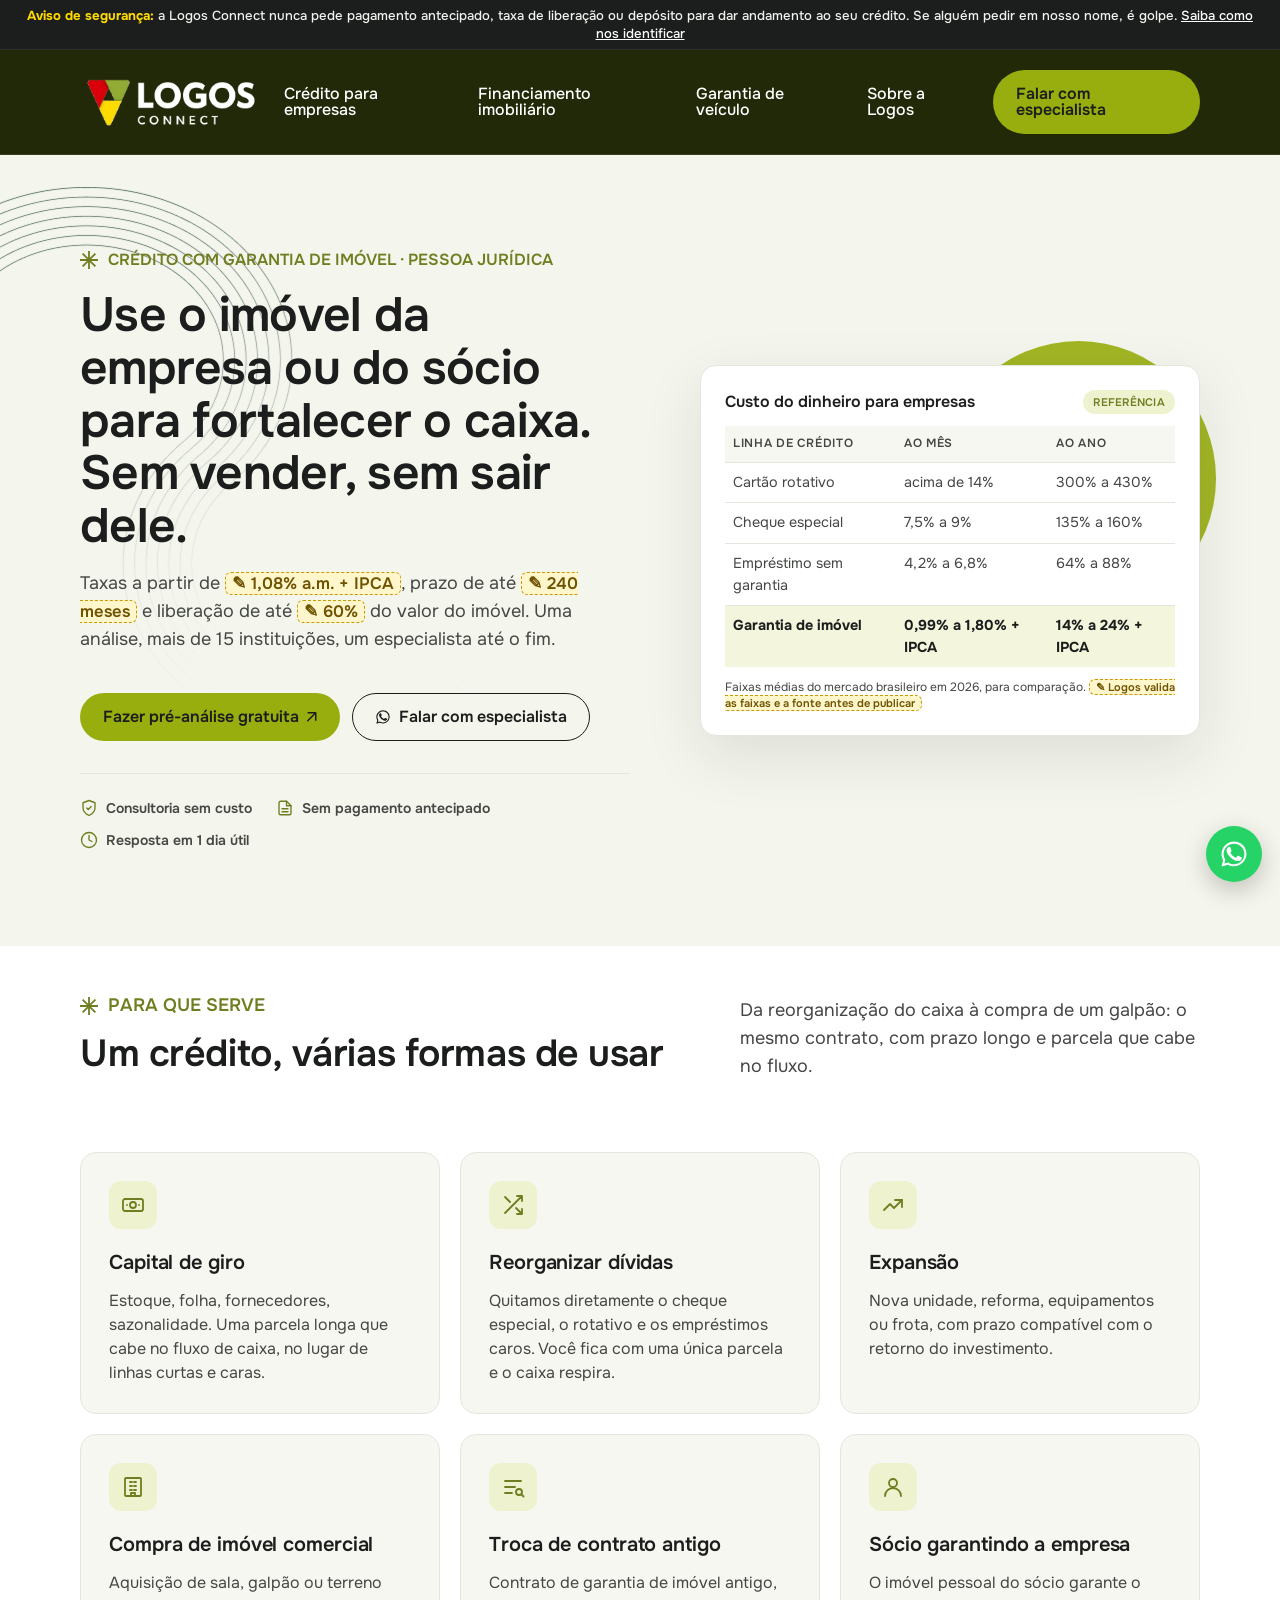
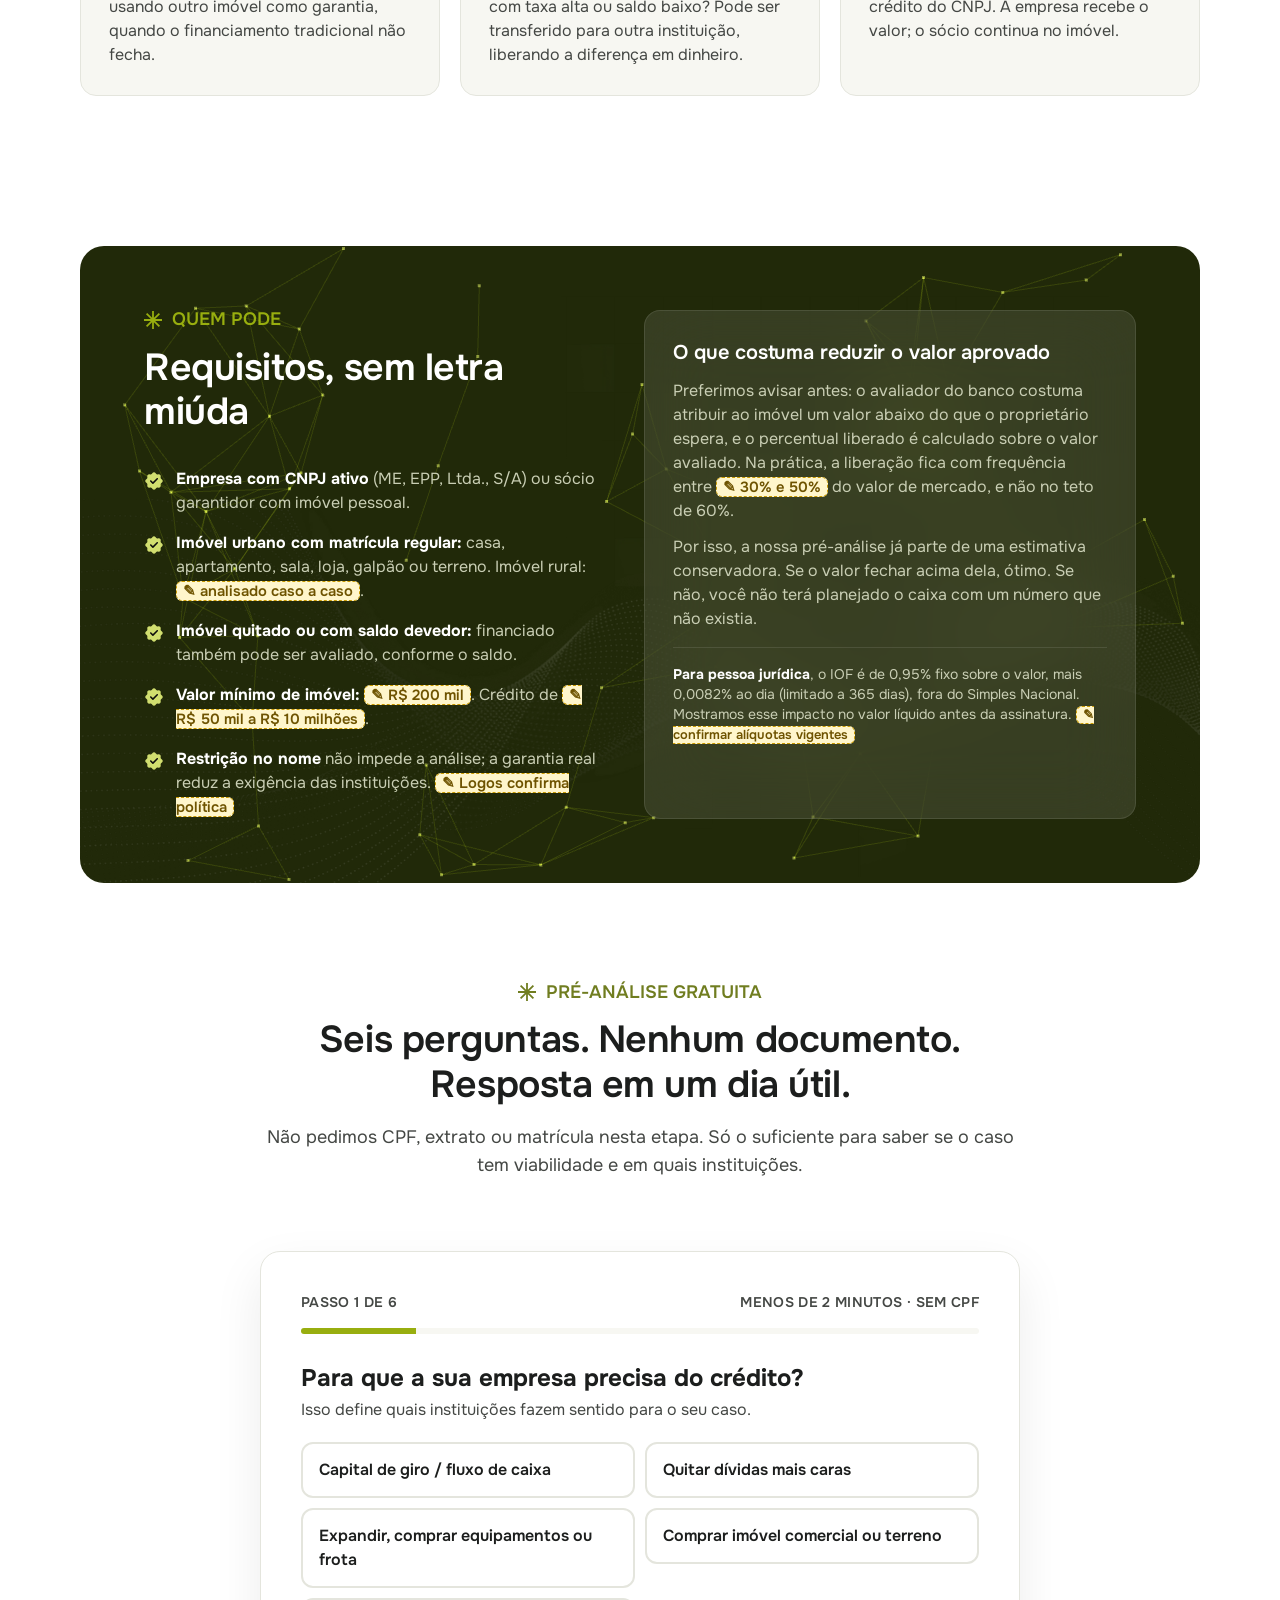
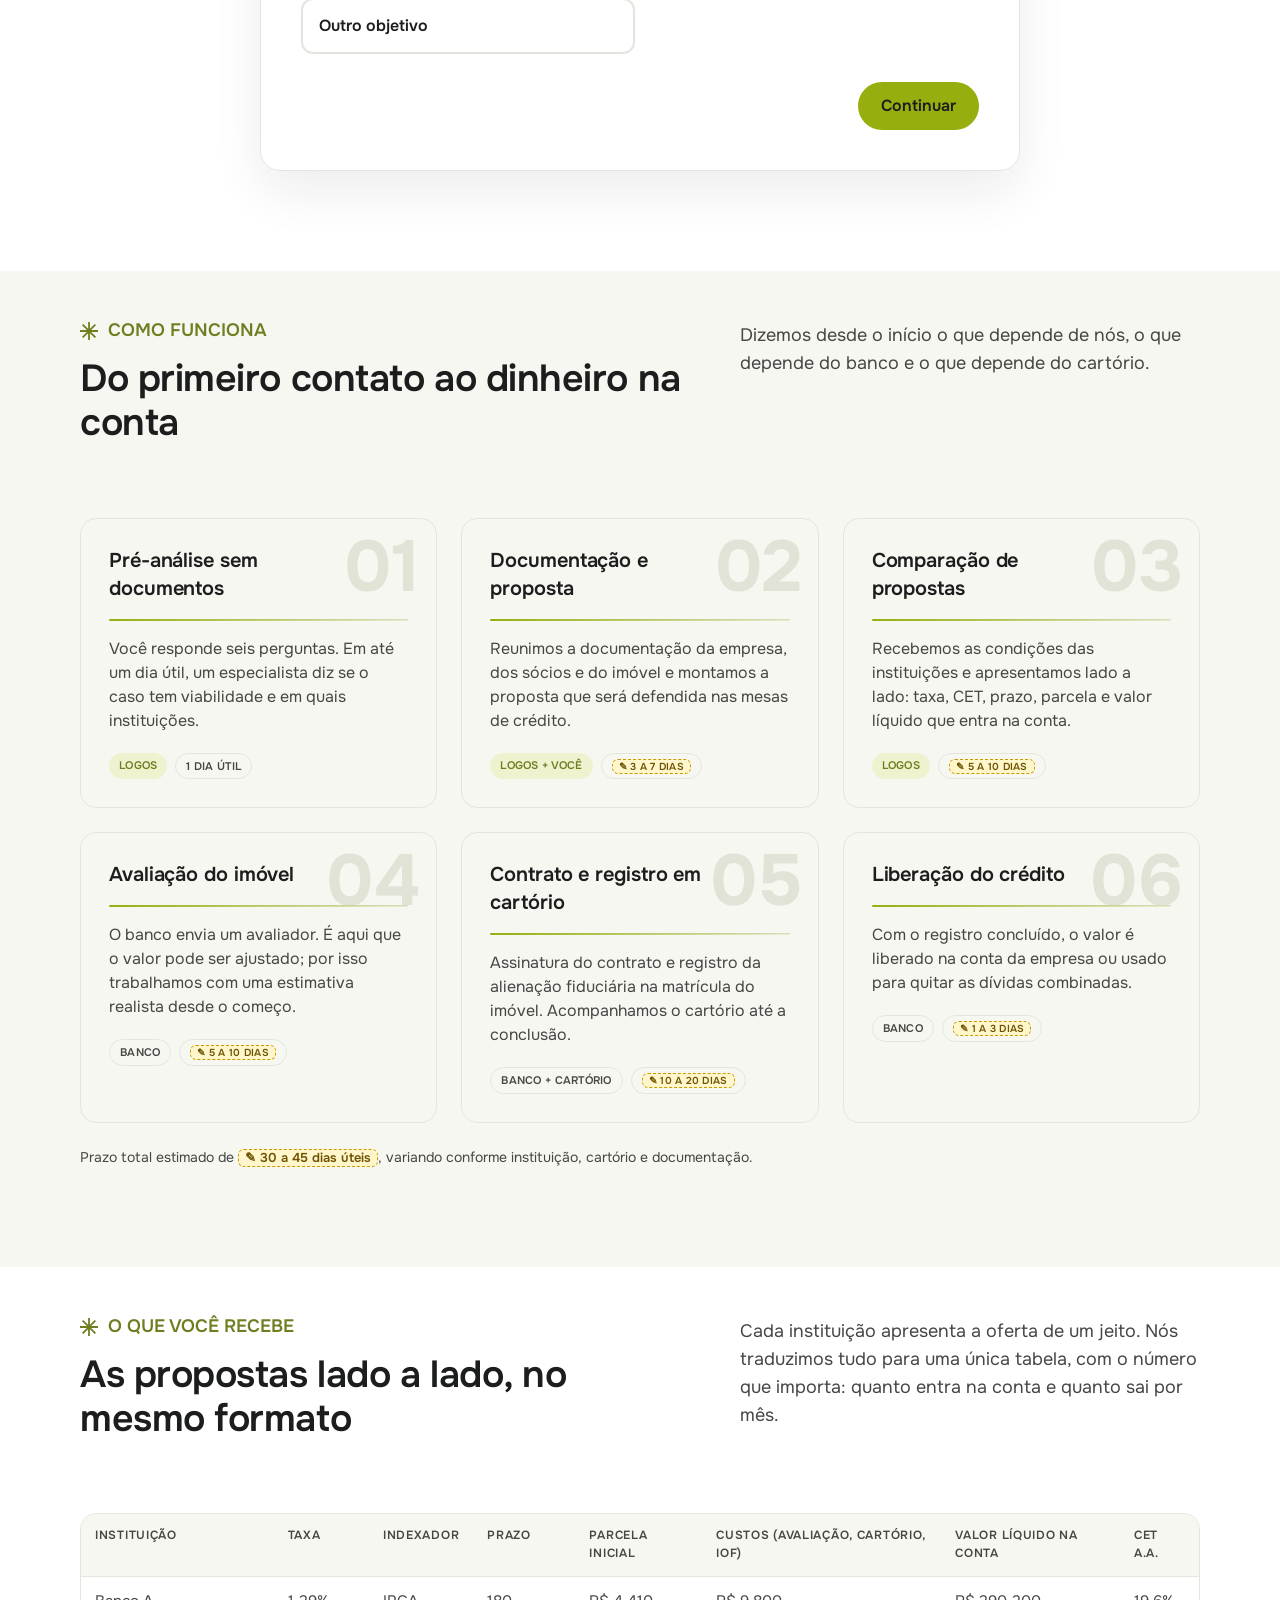
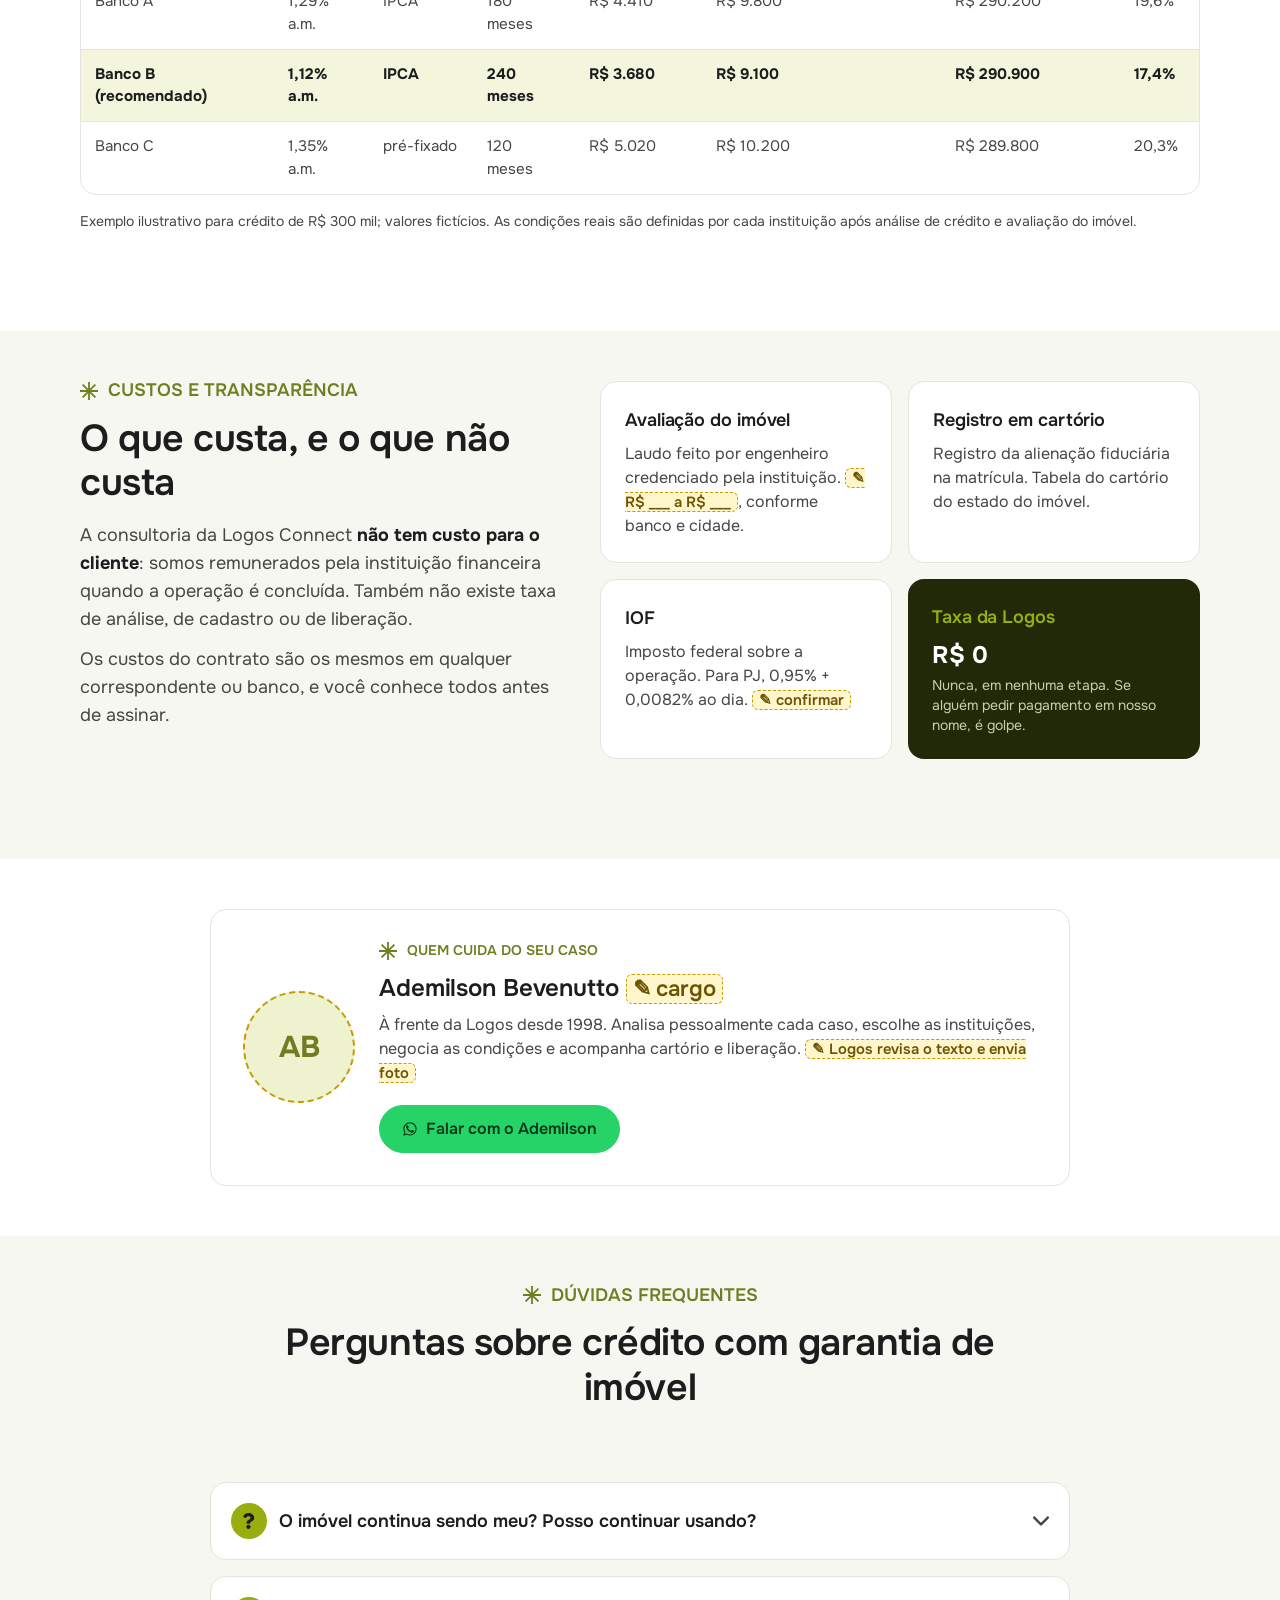
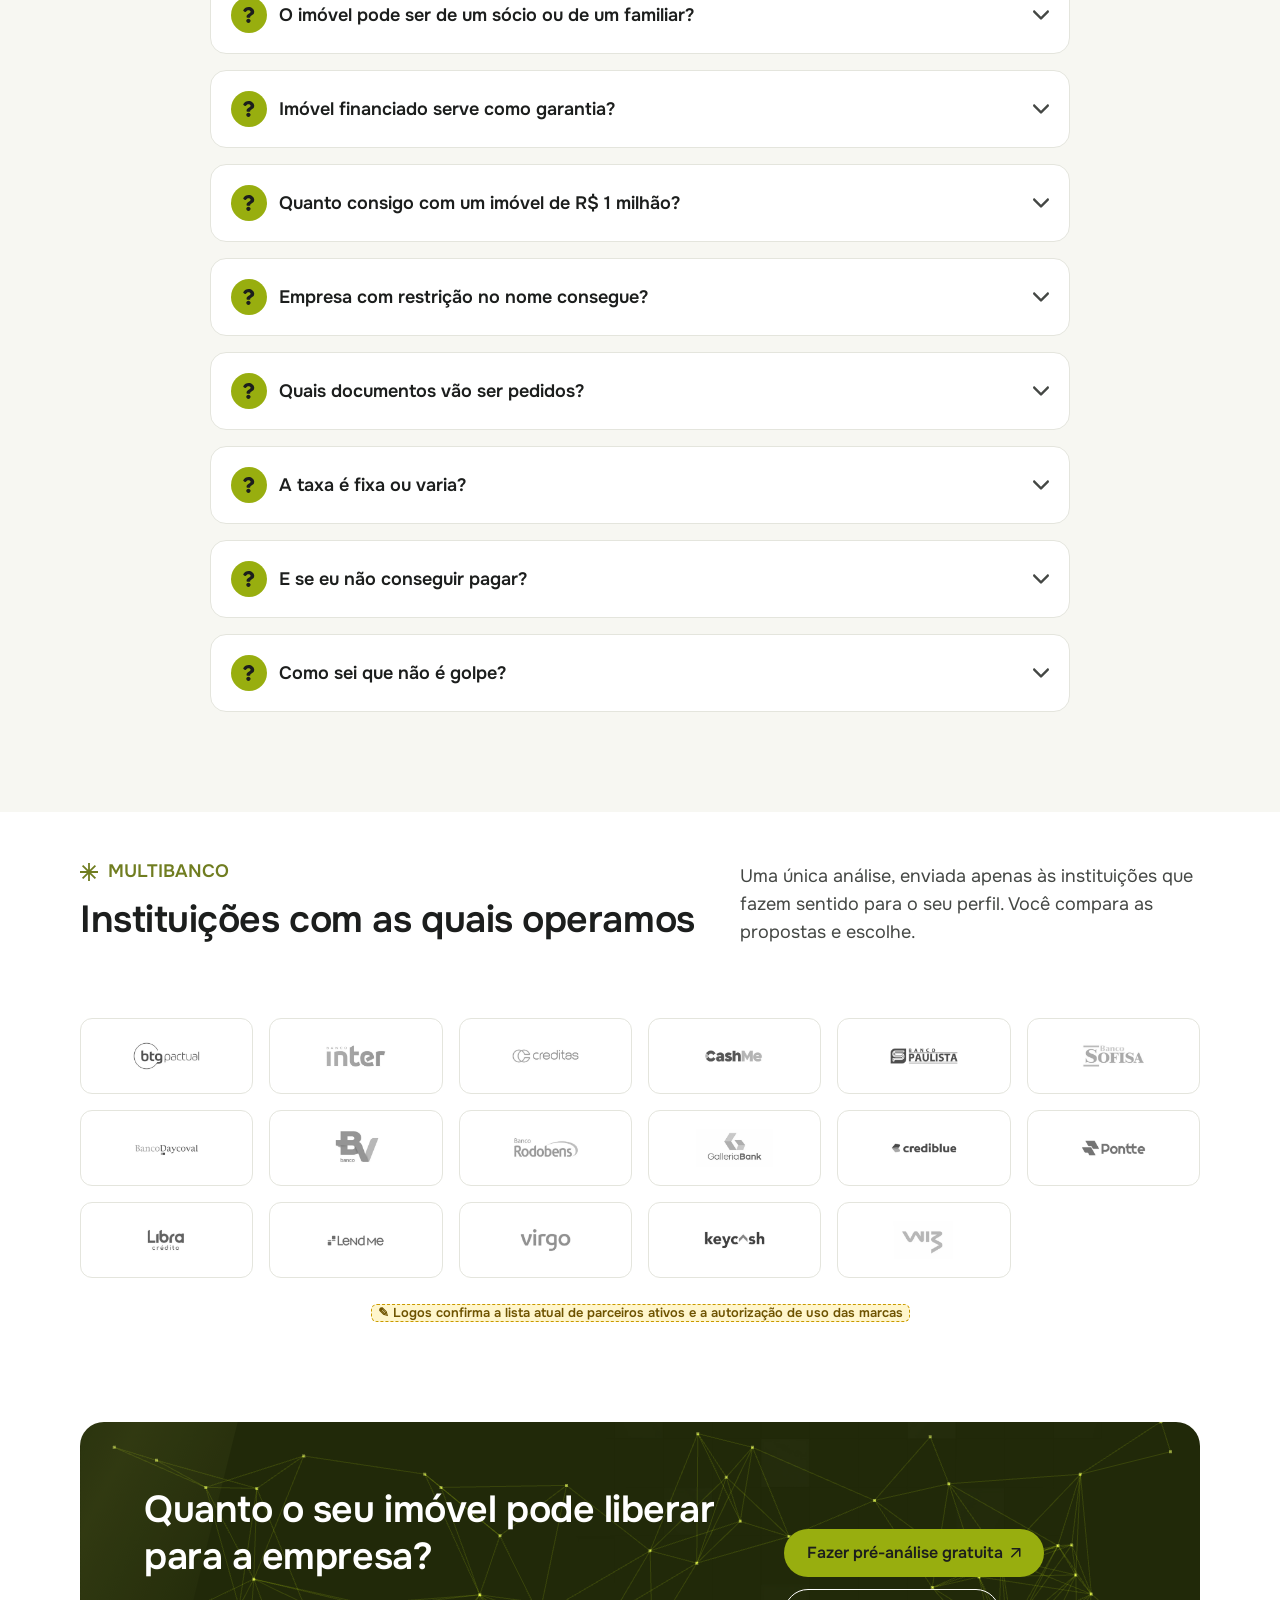
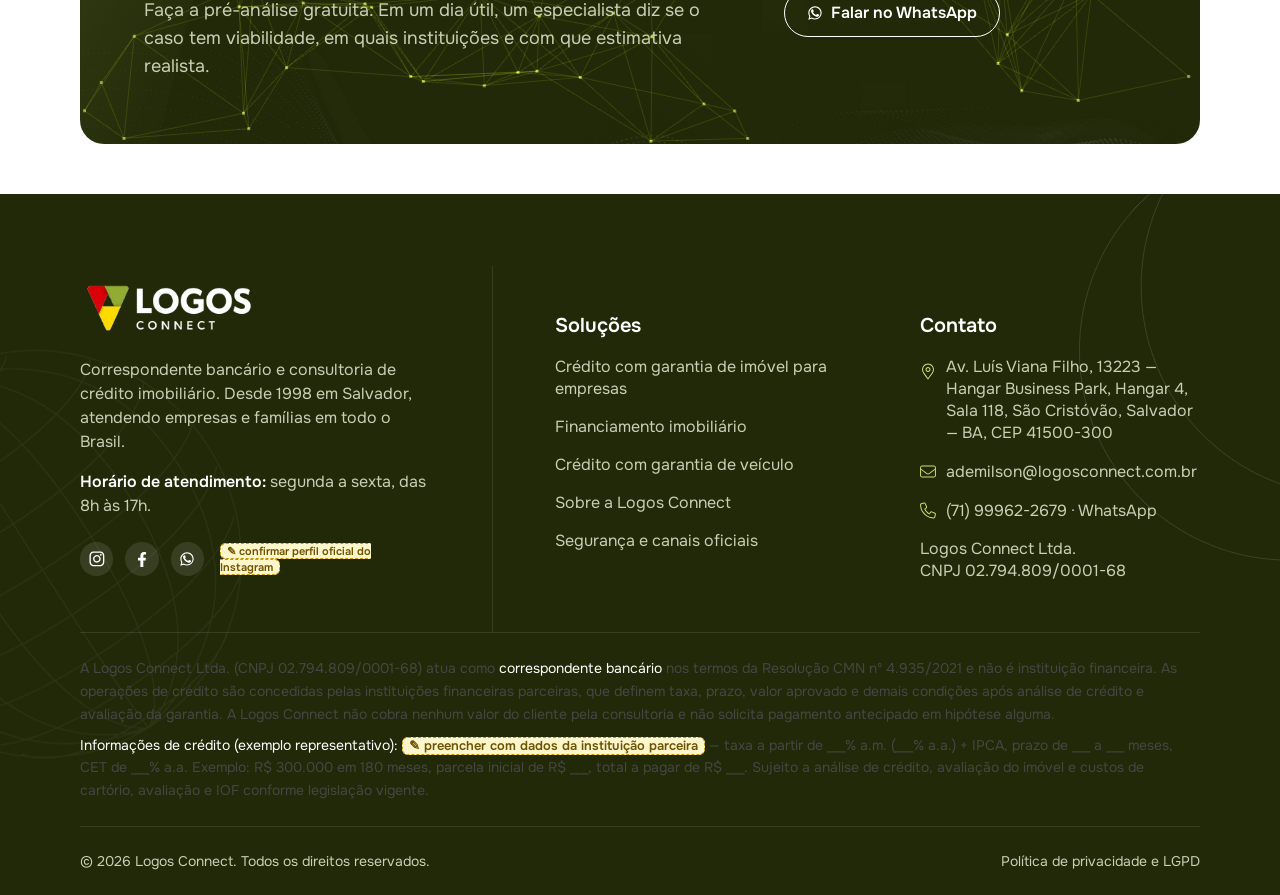
==== cgi-empresas.html @ a4e85cc0 "Publica proposta Logos Connect" ====
<!DOCTYPE html>
<html lang="pt-BR">
<head>
	<meta charset="UTF-8">
	<meta name="viewport" content="width=device-width, initial-scale=1.0">
	<title>Crédito com garantia de imóvel para empresas | Logos Connect</title>
	<meta name="description" content="Capital de giro, reorganização de dívidas e expansão com garantia de imóvel da empresa ou do sócio. Comparação de propostas em mais de 15 instituições. Consultoria sem custo, desde 1998.">
	<meta name="robots" content="index, follow">	<link rel="canonical" href="https://logosconnect.com.br/cgi-empresas/">
	<link rel="icon" href="assets/img/isologo.png" sizes="192x192">
	<link rel="apple-touch-icon" href="assets/img/isologo.png">
	<meta property="og:title" content="Crédito com garantia de imóvel para empresas | Logos Connect">
	<meta property="og:description" content="Capital de giro, reorganização de dívidas e expansão com garantia de imóvel da empresa ou do sócio. Comparação de propostas em mais de 15 instituições. Consultoria sem custo, desde 1998.">
	<meta property="og:type" content="website">
	<meta property="og:locale" content="pt_BR">
	<link rel="preconnect" href="https://fonts.googleapis.com">
	<link rel="preconnect" href="https://fonts.gstatic.com" crossorigin>
	<link href="https://fonts.googleapis.com/css2?family=Onest:wght@300..900&display=swap" rel="stylesheet">
	<link rel="stylesheet" href="assets/css/plugins.min.css">
	<link rel="stylesheet" href="assets/css/site.css">
	<link rel="stylesheet" href="assets/css/logos.css">
	<!-- Google Tag Manager (produção): GTM-K36DP57V — reativar ao publicar no domínio -->
</head>
<body class="">
	<header class="header-area bg-secondary fixed w-full top-0 left-0 right-0 z-999999 border-b border-white/10">
    <div class="faixa-antifraude"><span class="hidden sm:inline"><strong>Aviso de segurança:</strong> a Logos Connect nunca pede pagamento antecipado, taxa de liberação ou depósito para dar andamento ao seu crédito. Se alguém pedir em nosso nome, é golpe.</span><span class="sm:hidden"><strong>Atenção:</strong> nunca pedimos pagamento antecipado. Se alguém pedir em nosso nome, é golpe.</span> <a href="sobre.html#seguranca">Saiba como nos identificar</a></div>
    <div class="container lg:py-1.5">
        <div class="header-wrapper flex items-center justify-between gap-5 py-3 sm:py-4 lg:py-0">
            <a class="logo" href="index.html" aria-label="Logos Connect — início">
                <img src="assets/img/logo-branco.png" width="508" height="144" alt="Logos Connect">
            </a>
            <nav class="main-menu" data-lenis-prevent aria-label="Principal">
                <ul>
                                        <li><a href="cgi-empresas.html" class="sub-menu-item active" aria-current="page">Crédito para empresas</a></li>
                                        <li><a href="financiamento-imobiliario.html" class="sub-menu-item">Financiamento imobiliário</a></li>
                                        <li><a href="credito-veiculo.html" class="sub-menu-item">Garantia de veículo</a></li>
                                        <li><a href="sobre.html" class="sub-menu-item">Sobre a Logos</a></li>
                                        <li class="block sm:hidden">
                        <a href="https://wa.me/557199622679?text=Ol%C3%A1%2C%20Logos%20Connect%21%20Vim%20pelo%20site%20e%20quero%20falar%20com%20um%20especialista." target="_blank" rel="noopener" class="button-primary sm:block! text-center justify-center! w-full" data-origem="menu-mobile">Falar com especialista</a>
                    </li>
                </ul>
            </nav>
            <div class="flex items-center gap-5">
                <a href="https://wa.me/557199622679?text=Ol%C3%A1%2C%20Logos%20Connect%21%20Vim%20pelo%20site%20e%20quero%20falar%20com%20um%20especialista." target="_blank" rel="noopener" class="button-primary hidden! sm:inline-flex!" data-origem="header">Falar com especialista</a>
                <button type="button" class="menuToggle" aria-label="Abrir menu">
                    <svg class="stroke-current text-white" width="40" viewBox="0 0 100 100">
                        <path class="line line1" d="M 20,29.000046 H 80.000231 C 80.000231,29.000046 94.498839,28.817352 94.532987,66.711331 94.543142,77.980673 90.966081,81.670246 85.259173,81.668997 79.552261,81.667751 75.000211,74.999942 75.000211,74.999942 L 25.000021,25.000058" />
                        <path class="line line2" d="M 20,50 H 80" />
                        <path class="line line3" d="M 20,70.999954 H 80.000231 C 80.000231,70.999954 94.498839,71.182648 94.532987,33.288669 94.543142,22.019327 90.966081,18.329754 85.259173,18.331003 79.552261,18.332249 75.000211,25.000058 75.000211,25.000058 L 25.000021,74.999942" />
                    </svg>
                </button>
            </div>
        </div>
    </div>
</header>

	<main id="main-content">

	<!-- Hero -->
	<section class="py-12 md:py-16 lg:py-20 xl:py-24 bg-hero relative z-1 overflow-hidden" data-digital-hero-banner>
		<img class="hidden lg:block absolute top-[4%] left-0 -z-1 opacity-70" src="assets/img/tpl/hero-bg-shape.webp" alt="">
		<canvas class="fx-canvas" data-fx="field" data-fx-theme="light" aria-hidden="true"></canvas>		<div class="container">
			<div class="flex items-center justify-between gap-10 flex-col md:flex-row">
				<div class="md:max-w-137.5 w-full">
					<div class="flex items-center gap-2.5" data-subtitle><img class="rotate" src="assets/img/title-icon.svg" alt=""><p class="text-sm sm:text-base font-semibold leading-[1.1]! text-verde-escuro uppercase">Crédito com garantia de imóvel · pessoa jurídica</p></div>
					<h1 class="text-4xl sm:text-[40px] md:text-5xl lg:text-[52px] xl:text-[58px] font-bold leading-[1.1]! text-title_black mt-4 md:mt-5" data-title>Use o imóvel da empresa ou do sócio para fortalecer o caixa. Sem vender, sem sair dele.</h1>
					<p class="text-base sm:text-lg text-paragraph_black mt-4" data-excerpt>Taxas a partir de <span class="confirmar">1,08% a.m. + IPCA</span>, prazo de até <span class="confirmar">240 meses</span> e liberação de até <span class="confirmar">60%</span> do valor do imóvel. Uma análise, mais de 15 instituições, um especialista até o fim.</p>
					<div class="mt-6 sm:mt-8 lg:mt-10 flex items-center gap-3 flex-wrap" data-button>
						<a class="button-primary" href="#pre-analise">Fazer pré-análise gratuita<svg class="w-2.5 h-2.5 fill-current"><use href="#buttonArrow"></use></svg></a>						<a class="button-autline-dark text-title_black! hover:text-white!" href="https://wa.me/557199622679?text=Ol%C3%A1%2C%20Logos%20Connect%21%20Vim%20pelo%20site%20e%20quero%20falar%20com%20um%20especialista." target="_blank" rel="noopener" data-origem="hero-cgi"><span class="w-4 h-4 inline-block"><svg viewBox="0 0 24 24" fill="currentColor" aria-hidden="true"><path d="M17.5 14.4c-.3-.1-1.8-.9-2-1-.3-.1-.5-.1-.7.1-.2.3-.8 1-.9 1.2-.2.2-.3.2-.6.1-.3-.1-1.3-.5-2.4-1.5-.9-.8-1.5-1.8-1.7-2.1-.2-.3 0-.5.1-.6l.4-.5.3-.5c.1-.2 0-.4 0-.5L9.2 6.9c-.2-.6-.5-.5-.7-.5h-.6c-.2 0-.5.1-.8.4-.3.3-1 1-1 2.5s1.1 2.9 1.2 3.1c.1.2 2.1 3.2 5.1 4.5.7.3 1.3.5 1.7.6.7.2 1.4.2 1.9.1.6-.1 1.8-.7 2-1.4.2-.7.2-1.3.2-1.4-.1-.2-.3-.3-.7-.4zM12 2C6.5 2 2 6.5 2 12c0 1.8.5 3.5 1.3 5L2 22l5.2-1.4c1.4.8 3.1 1.2 4.8 1.2 5.5 0 10-4.5 10-10S17.5 2 12 2zm0 18.2c-1.5 0-3-.4-4.3-1.2l-.3-.2-3.1.8.8-3-.2-.3C4.1 15 3.7 13.5 3.7 12c0-4.6 3.7-8.3 8.3-8.3s8.3 3.7 8.3 8.3-3.7 8.2-8.3 8.2z"/></svg></span>Falar com especialista</a>					</div>
					<div class="mt-8 pt-6 border-t border-border flex flex-wrap gap-x-6 gap-y-3 text-sm font-semibold" data-button>
						<span class="flex items-center gap-2 text-verde-escuro"><svg class="w-4.5 h-4.5" viewBox="0 0 24 24" fill="none" stroke="currentColor" stroke-width="1.8" stroke-linecap="round" stroke-linejoin="round" aria-hidden="true"><path d="M12 22s8-4 8-10V5l-8-3-8 3v7c0 6 8 10 8 10z"/><path d="m9 12 2 2 4-4"/></svg><span class="text-paragraph_black">Consultoria sem custo</span></span>
						<span class="flex items-center gap-2 text-verde-escuro"><svg class="w-4.5 h-4.5" viewBox="0 0 24 24" fill="none" stroke="currentColor" stroke-width="1.8" stroke-linecap="round" stroke-linejoin="round" aria-hidden="true"><path d="M14 3H6a2 2 0 0 0-2 2v14a2 2 0 0 0 2 2h12a2 2 0 0 0 2-2V9z"/><path d="M14 3v6h6M8 13h8M8 17h8"/></svg><span class="text-paragraph_black">Sem pagamento antecipado</span></span>
						<span class="flex items-center gap-2 text-verde-escuro"><svg class="w-4.5 h-4.5" viewBox="0 0 24 24" fill="none" stroke="currentColor" stroke-width="1.8" stroke-linecap="round" stroke-linejoin="round" aria-hidden="true"><circle cx="12" cy="12" r="10"/><path d="M12 6v6l4 2"/></svg><span class="text-paragraph_black">Resposta em 1 dia útil</span></span>
					</div>
				</div>
				<div class="md:max-w-125 w-full relative z-1" data-thumbnail>
					<div class="bg-white rounded-2xl border border-border shadow-[0px_20px_60px_0px_rgba(28,30,29,0.10)] p-5 sm:p-6">
						<div class="flex items-center justify-between gap-3"><p class="font-semibold text-title_black">Custo do dinheiro para empresas</p><span class="text-[11px] font-semibold uppercase tracking-wide px-2.5 py-1 rounded-full bg-verde-claro text-verde-escuro">Referência</span></div>
						<div class="overflow-x-auto mt-3"><table class="tabela tabela--mini">
							<thead><tr><th>Linha de crédito</th><th>Ao mês</th><th>Ao ano</th></tr></thead>
							<tbody>
								<tr><td>Cartão rotativo</td><td>acima de 14%</td><td>300% a 430%</td></tr>
								<tr><td>Cheque especial</td><td>7,5% a 9%</td><td>135% a 160%</td></tr>
								<tr><td>Empréstimo sem garantia</td><td>4,2% a 6,8%</td><td>64% a 88%</td></tr>
								<tr class="destaque"><td>Garantia de imóvel</td><td>0,99% a 1,80% + IPCA</td><td>14% a 24% + IPCA</td></tr>
							</tbody></table></div>
						<p class="text-xs text-paragraph_black mt-3">Faixas médias do mercado brasileiro em 2026, para comparação. <span class="confirmar">Logos valida as faixas e a fonte antes de publicar</span></p>
					</div>
					<div class="absolute -top-6 -right-4 -z-1 w-[55%] bg-primary aspect-square rounded-full opacity-90" data-circle></div>
				</div>
			</div>
		</div>
	</section>

	<!-- Usos -->
	<section class="section-spacing-md-lg" id="usos">
		<div class="container">
			<div class="flex items-start justify-between gap-4 md:gap-10 mb-12 sm:mb-14 md:mb-16 lg:mb-18 flex-col md:flex-row max-w-125 md:max-w-full" data-section-title>
        <div class="md:max-w-170 w-full">
            <div class="flex items-center gap-2.5" data-subtitle><img class="rotate" src="assets/img/title-icon.svg" alt=""><span class="text-base lg:text-lg font-semibold leading-[1.1]! text-verde-escuro uppercase block">Para que serve</span></div>
            <h2 class="text-3xl md:text-4xl lg:text-[40px] xl:text-5xl font-bold leading-tight text-title_black mt-4" data-content>Um crédito, várias formas de usar</h2>
        </div><p class="md:max-w-115 w-full text-base sm:text-lg text-paragraph_black" data-content>Da reorganização do caixa à compra de um galpão: o mesmo contrato, com prazo longo e parcela que cabe no fluxo.</p></div>			<div class="grid sm:grid-cols-2 lg:grid-cols-3 gap-5" data-sttr-wrapper>
								<div id="giro" class="bg-background border border-border p-6 sm:p-7 rounded-2xl" data-sttr-card data-tilt="4">
					<span class="w-12 h-12 rounded-xl bg-verde-claro text-verde-escuro flex items-center justify-center"><svg class="w-6 h-6" viewBox="0 0 24 24" fill="none" stroke="currentColor" stroke-width="1.8" stroke-linecap="round" stroke-linejoin="round" aria-hidden="true"><rect x="2" y="6" width="20" height="12" rx="2"/><circle cx="12" cy="12" r="3"/><path d="M6 12h.01M18 12h.01"/></svg></span>
					<h3 class="text-title_black text-lg md:text-xl font-semibold mt-5">Capital de giro</h3>
					<p class="pt-3 text-paragraph_black text-base">Estoque, folha, fornecedores, sazonalidade. Uma parcela longa que cabe no fluxo de caixa, no lugar de linhas curtas e caras.</p>
				</div>
								<div id="dividas" class="bg-background border border-border p-6 sm:p-7 rounded-2xl" data-sttr-card data-tilt="4">
					<span class="w-12 h-12 rounded-xl bg-verde-claro text-verde-escuro flex items-center justify-center"><svg class="w-6 h-6" viewBox="0 0 24 24" fill="none" stroke="currentColor" stroke-width="1.8" stroke-linecap="round" stroke-linejoin="round" aria-hidden="true"><path d="M16 3h5v5M4 20 21 3M21 16v5h-5M15 15l6 6M4 4l5 5"/></svg></span>
					<h3 class="text-title_black text-lg md:text-xl font-semibold mt-5">Reorganizar dívidas</h3>
					<p class="pt-3 text-paragraph_black text-base">Quitamos diretamente o cheque especial, o rotativo e os empréstimos caros. Você fica com uma única parcela e o caixa respira.</p>
				</div>
								<div id="expansao" class="bg-background border border-border p-6 sm:p-7 rounded-2xl" data-sttr-card data-tilt="4">
					<span class="w-12 h-12 rounded-xl bg-verde-claro text-verde-escuro flex items-center justify-center"><svg class="w-6 h-6" viewBox="0 0 24 24" fill="none" stroke="currentColor" stroke-width="1.8" stroke-linecap="round" stroke-linejoin="round" aria-hidden="true"><path d="M3 17l6-6 4 4 8-8"/><path d="M14 7h7v7"/></svg></span>
					<h3 class="text-title_black text-lg md:text-xl font-semibold mt-5">Expansão</h3>
					<p class="pt-3 text-paragraph_black text-base">Nova unidade, reforma, equipamentos ou frota, com prazo compatível com o retorno do investimento.</p>
				</div>
								<div id="imovel-comercial" class="bg-background border border-border p-6 sm:p-7 rounded-2xl" data-sttr-card data-tilt="4">
					<span class="w-12 h-12 rounded-xl bg-verde-claro text-verde-escuro flex items-center justify-center"><svg class="w-6 h-6" viewBox="0 0 24 24" fill="none" stroke="currentColor" stroke-width="1.8" stroke-linecap="round" stroke-linejoin="round" aria-hidden="true"><rect x="4" y="3" width="16" height="18" rx="1"/><path d="M9 7h2M13 7h2M9 11h2M13 11h2M9 15h2M13 15h2M10 21v-3h4v3"/></svg></span>
					<h3 class="text-title_black text-lg md:text-xl font-semibold mt-5">Compra de imóvel comercial</h3>
					<p class="pt-3 text-paragraph_black text-base">Aquisição de sala, galpão ou terreno usando outro imóvel como garantia, quando o financiamento tradicional não fecha.</p>
				</div>
								<div id="troca" class="bg-background border border-border p-6 sm:p-7 rounded-2xl" data-sttr-card data-tilt="4">
					<span class="w-12 h-12 rounded-xl bg-verde-claro text-verde-escuro flex items-center justify-center"><svg class="w-6 h-6" viewBox="0 0 24 24" fill="none" stroke="currentColor" stroke-width="1.8" stroke-linecap="round" stroke-linejoin="round" aria-hidden="true"><path d="M4 6h16M4 12h10M4 18h7"/><circle cx="18" cy="17" r="3"/><path d="m20.5 19.5 2 2"/></svg></span>
					<h3 class="text-title_black text-lg md:text-xl font-semibold mt-5">Troca de contrato antigo</h3>
					<p class="pt-3 text-paragraph_black text-base">Contrato de garantia de imóvel antigo, com taxa alta ou saldo baixo? Pode ser transferido para outra instituição, liberando a diferença em dinheiro.</p>
				</div>
								<div id="socio" class="bg-background border border-border p-6 sm:p-7 rounded-2xl" data-sttr-card data-tilt="4">
					<span class="w-12 h-12 rounded-xl bg-verde-claro text-verde-escuro flex items-center justify-center"><svg class="w-6 h-6" viewBox="0 0 24 24" fill="none" stroke="currentColor" stroke-width="1.8" stroke-linecap="round" stroke-linejoin="round" aria-hidden="true"><circle cx="12" cy="8" r="4"/><path d="M4 21a8 8 0 0 1 16 0"/></svg></span>
					<h3 class="text-title_black text-lg md:text-xl font-semibold mt-5">Sócio garantindo a empresa</h3>
					<p class="pt-3 text-paragraph_black text-base">O imóvel pessoal do sócio garante o crédito do CNPJ. A empresa recebe o valor; o sócio continua no imóvel.</p>
				</div>
							</div>
		</div>
	</section>

	<!-- Quem pode (container escuro) -->
	<section class="section-spacing-md" id="quem-pode">
		<div class="container-lg">
			<div class="p-6 sm:p-10 xl:p-16 bg-secondary rounded-2xl md:rounded-3xl relative z-1 overflow-hidden" data-grid-reveal data-cols="8" data-rows="8" data-cols-sm="5" data-rows-sm="12" data-cols-lg="8" data-rows-lg="8" data-animation="horizontal" data-bg-color="white" data-trigger="top 70%" data-stagger="0.006" data-duration="0.8" data-play-once="true">
				<img class="w-full absolute bottom-0 select-none left-0 -z-1 opacity-70" src="assets/img/tpl/dark-bg-shape.webp" alt="">
				<canvas class="fx-canvas" data-fx="field" data-fx-theme="dark" data-fx-count="70" aria-hidden="true"></canvas>				<div class="flex justify-between gap-10 flex-col lg:flex-row">
					<div class="lg:max-w-130 w-full">
						<div class="flex items-center gap-2.5"><img class="rotate" src="assets/img/title-icon-primary.svg" alt=""><p class="text-base sm:text-lg font-semibold leading-[1.1]! text-primary uppercase">Quem pode</p></div>
						<h2 class="text-3xl md:text-4xl lg:text-[40px] font-bold leading-tight text-title_white mt-4">Requisitos, sem letra miúda</h2>
						<ul class="flex flex-col gap-4 mt-8 text-paragraph_white">
							<li class="flex items-start gap-3"><svg class="w-5 h-5 fill-current mt-1 text-primary shrink-0"><use href="#roundedCheck"></use></svg><span class="flex-1"><strong class="text-white">Empresa com CNPJ ativo</strong> (ME, EPP, Ltda., S/A) ou sócio garantidor com imóvel pessoal.</span></li>
							<li class="flex items-start gap-3"><svg class="w-5 h-5 fill-current mt-1 text-primary shrink-0"><use href="#roundedCheck"></use></svg><span class="flex-1"><strong class="text-white">Imóvel urbano com matrícula regular:</strong> casa, apartamento, sala, loja, galpão ou terreno. Imóvel rural: <span class="confirmar">analisado caso a caso</span>.</span></li>
							<li class="flex items-start gap-3"><svg class="w-5 h-5 fill-current mt-1 text-primary shrink-0"><use href="#roundedCheck"></use></svg><span class="flex-1"><strong class="text-white">Imóvel quitado ou com saldo devedor:</strong> financiado também pode ser avaliado, conforme o saldo.</span></li>
							<li class="flex items-start gap-3"><svg class="w-5 h-5 fill-current mt-1 text-primary shrink-0"><use href="#roundedCheck"></use></svg><span class="flex-1"><strong class="text-white">Valor mínimo de imóvel:</strong> <span class="confirmar">R$ 200 mil</span>. Crédito de <span class="confirmar">R$ 50 mil a R$ 10 milhões</span>.</span></li>
							<li class="flex items-start gap-3"><svg class="w-5 h-5 fill-current mt-1 text-primary shrink-0"><use href="#roundedCheck"></use></svg><span class="flex-1"><strong class="text-white">Restrição no nome</strong> não impede a análise; a garantia real reduz a exigência das instituições. <span class="confirmar">Logos confirma política</span></span></li>
						</ul>
					</div>
					<div class="lg:max-w-135 w-full p-5 sm:p-7 rounded-2xl bg-white/10 border border-white/10 backdrop-blur-[34px]">
						<h3 class="text-white text-xl font-semibold">O que costuma reduzir o valor aprovado</h3>
						<p class="mt-3 text-paragraph_white">Preferimos avisar antes: o avaliador do banco costuma atribuir ao imóvel um valor abaixo do que o proprietário espera, e o percentual liberado é calculado sobre o valor avaliado. Na prática, a liberação fica com frequência entre <span class="confirmar">30% e 50%</span> do valor de mercado, e não no teto de 60%.</p>
						<p class="mt-3 text-paragraph_white">Por isso, a nossa pré-análise já parte de uma estimativa conservadora. Se o valor fechar acima dela, ótimo. Se não, você não terá planejado o caixa com um número que não existia.</p>
						<p class="mt-4 text-sm text-paragraph_white border-t border-white/10 pt-4"><strong class="text-white">Para pessoa jurídica</strong>, o IOF é de 0,95% fixo sobre o valor, mais 0,0082% ao dia (limitado a 365 dias), fora do Simples Nacional. Mostramos esse impacto no valor líquido antes da assinatura. <span class="confirmar">confirmar alíquotas vigentes</span></p>
					</div>
				</div>
			</div>
		</div>
	</section>

	<!-- Pré-análise -->
	<section class="section-spacing-md-lg bg-white" id="pre-analise-secao">
		<div class="container">
			<div class="max-w-190 mx-auto text-center mb-12 sm:mb-14 md:mb-16 lg:mb-18" data-section-title>
            <div class="flex items-center justify-center gap-2.5" data-subtitle><img class="rotate" src="assets/img/title-icon.svg" alt=""><span class="text-base lg:text-lg font-semibold leading-[1.1]! text-verde-escuro uppercase block">Pré-análise gratuita</span></div>
            <h2 class="text-3xl md:text-4xl lg:text-[40px] xl:text-5xl font-bold leading-tight text-title_black mt-4" data-content>Seis perguntas. Nenhum documento. Resposta em um dia útil.</h2><p class="mt-4 text-base sm:text-lg text-paragraph_black" data-content>Não pedimos CPF, extrato ou matrícula nesta etapa. Só o suficiente para saber se o caso tem viabilidade e em quais instituições.</p></div>			
<div class="triagem p-5 sm:p-8 lg:p-10 max-w-190 mx-auto" data-triagem id="pre-analise">
  <div class="flex justify-between items-center gap-3 mb-4 text-xs sm:text-sm font-semibold uppercase tracking-wide text-paragraph_black"><span data-contador>Passo 1 de 6</span><span>Menos de 2 minutos · sem CPF</span></div>
  <div class="triagem__barra mb-7"><span></span></div>
  <div class="triagem__corpo">
    <fieldset class="triagem__passo border-0 p-0 m-0">
      <legend class="text-xl sm:text-2xl font-bold text-title_black mb-1">Para que a sua empresa precisa do crédito?</legend>
      <p class="text-paragraph_black text-sm sm:text-base mb-5">Isso define quais instituições fazem sentido para o seu caso.</p>
      <div class="opcoes"><div class="opcao"><input type="radio" name="finalidade" id="finalidade-0" value="giro"><label for="finalidade-0">Capital de giro / fluxo de caixa</label></div><div class="opcao"><input type="radio" name="finalidade" id="finalidade-1" value="dividas"><label for="finalidade-1">Quitar dívidas mais caras</label></div><div class="opcao"><input type="radio" name="finalidade" id="finalidade-2" value="expansao"><label for="finalidade-2">Expandir, comprar equipamentos ou frota</label></div><div class="opcao"><input type="radio" name="finalidade" id="finalidade-3" value="imovel"><label for="finalidade-3">Comprar imóvel comercial ou terreno</label></div><div class="opcao"><input type="radio" name="finalidade" id="finalidade-4" value="outro"><label for="finalidade-4">Outro objetivo</label></div></div>
      <p class="erro">Escolha uma opção para continuar.</p>
    </fieldset>
    <fieldset class="triagem__passo border-0 p-0 m-0" hidden>
      <legend class="text-xl sm:text-2xl font-bold text-title_black mb-1">Quanto você precisa, aproximadamente?</legend>
      <p class="text-paragraph_black text-sm sm:text-base mb-5">Uma faixa já basta. O valor final depende da avaliação do imóvel.</p>
      <div class="opcoes"><div class="opcao"><input type="radio" name="valor" id="valor-0" value="ate100"><label for="valor-0">Até R$ 100 mil</label></div><div class="opcao"><input type="radio" name="valor" id="valor-1" value="100-300"><label for="valor-1">R$ 100 mil a R$ 300 mil</label></div><div class="opcao"><input type="radio" name="valor" id="valor-2" value="300-1m"><label for="valor-2">R$ 300 mil a R$ 1 milhão</label></div><div class="opcao"><input type="radio" name="valor" id="valor-3" value="1m+"><label for="valor-3">Acima de R$ 1 milhão</label></div></div>
      <p class="erro">Escolha uma faixa para continuar.</p>
    </fieldset>
    <fieldset class="triagem__passo border-0 p-0 m-0" hidden>
      <legend class="text-xl sm:text-2xl font-bold text-title_black mb-1">Qual imóvel pode ser dado em garantia?</legend>
      <p class="text-paragraph_black text-sm sm:text-base mb-5">O imóvel continua seu e você continua usando normalmente.</p>
      <div class="opcoes"><div class="opcao"><input type="radio" name="tipo_imovel" id="tipo_imovel-0" value="residencial"><label for="tipo_imovel-0">Casa ou apartamento</label></div><div class="opcao"><input type="radio" name="tipo_imovel" id="tipo_imovel-1" value="comercial"><label for="tipo_imovel-1">Sala, loja, galpão ou prédio comercial</label></div><div class="opcao"><input type="radio" name="tipo_imovel" id="tipo_imovel-2" value="terreno"><label for="tipo_imovel-2">Terreno urbano</label></div><div class="opcao"><input type="radio" name="tipo_imovel" id="tipo_imovel-3" value="rural"><label for="tipo_imovel-3">Imóvel rural</label></div></div>
      <div class="campo mt-5"><label for="cidade">Cidade e estado do imóvel</label><input type="text" id="cidade" name="cidade" placeholder="Ex.: Salvador, BA" required></div>
      <p class="erro">Informe o tipo e a cidade do imóvel.</p>
    </fieldset>
    <fieldset class="triagem__passo border-0 p-0 m-0" hidden>
      <legend class="text-xl sm:text-2xl font-bold text-title_black mb-1">Quanto vale o imóvel e como está a situação dele?</legend>
      <p class="text-paragraph_black text-sm sm:text-base mb-5">Estimativa de mercado. Imóvel com financiamento em andamento também pode ser analisado.</p>
      <div class="opcoes"><div class="opcao"><input type="radio" name="valor_imovel" id="valor_imovel-0" value="ate300"><label for="valor_imovel-0">Até R$ 300 mil</label></div><div class="opcao"><input type="radio" name="valor_imovel" id="valor_imovel-1" value="300-800"><label for="valor_imovel-1">R$ 300 mil a R$ 800 mil</label></div><div class="opcao"><input type="radio" name="valor_imovel" id="valor_imovel-2" value="800-2m"><label for="valor_imovel-2">R$ 800 mil a R$ 2 milhões</label></div><div class="opcao"><input type="radio" name="valor_imovel" id="valor_imovel-3" value="2m+"><label for="valor_imovel-3">Acima de R$ 2 milhões</label></div></div>
      <div class="mt-5"><div class="opcoes"><div class="opcao"><input type="radio" name="situacao" id="situacao-0" value="quitado"><label for="situacao-0">Quitado, sem dívida</label></div><div class="opcao"><input type="radio" name="situacao" id="situacao-1" value="financiado"><label for="situacao-1">Ainda financiado (com saldo devedor)</label></div></div></div>
      <p class="erro">Informe o valor e a situação do imóvel.</p>
    </fieldset>
    <fieldset class="triagem__passo border-0 p-0 m-0" hidden>
      <legend class="text-xl sm:text-2xl font-bold text-title_black mb-1">Em nome de quem está o imóvel?</legend>
      <p class="text-paragraph_black text-sm sm:text-base mb-5">O imóvel do sócio pode garantir crédito para a empresa.</p>
      <div class="opcoes"><div class="opcao"><input type="radio" name="titular" id="titular-0" value="empresa"><label for="titular-0">Da empresa (CNPJ)</label></div><div class="opcao"><input type="radio" name="titular" id="titular-1" value="socio"><label for="titular-1">De um sócio</label></div><div class="opcao"><input type="radio" name="titular" id="titular-2" value="terceiro"><label for="titular-2">De um familiar ou terceiro</label></div><div class="opcao"><input type="radio" name="titular" id="titular-3" value="nao_sei"><label for="titular-3">Ainda não sei</label></div></div>
      <div class="campo mt-5"><label for="porte">Faturamento anual aproximado da empresa</label>
        <select id="porte" name="porte" required><option value="">Selecione</option><option>Até R$ 360 mil (MEI/ME)</option><option>R$ 360 mil a R$ 4,8 milhões</option><option>R$ 4,8 milhões a R$ 30 milhões</option><option>Acima de R$ 30 milhões</option><option>Prefiro informar depois</option></select></div>
      <p class="erro">Informe o titular do imóvel e o porte da empresa.</p>
    </fieldset>
    <fieldset class="triagem__passo border-0 p-0 m-0" hidden>
      <legend class="text-xl sm:text-2xl font-bold text-title_black mb-1">Para quem enviamos a pré-análise?</legend>
      <p class="text-paragraph_black text-sm sm:text-base mb-5">Um especialista da Logos entra em contato em horário comercial. Nenhum documento é pedido nesta etapa.</p>
      <div class="grid sm:grid-cols-2 gap-4">
        <div class="campo"><label for="nome">Seu nome</label><input type="text" id="nome" name="nome" required autocomplete="name"></div>
        <div class="campo"><label for="empresa">Empresa</label><input type="text" id="empresa" name="empresa" required autocomplete="organization"></div>
        <div class="campo"><label for="whatsapp">WhatsApp</label><input type="tel" id="whatsapp" name="whatsapp" required autocomplete="tel" placeholder="(71) 9 9999-9999"></div>
        <div class="campo"><label for="email">E-mail</label><input type="email" id="email" name="email" required autocomplete="email"></div>
      </div>
      <label class="consent mt-5"><input type="checkbox" name="consent" required> Autorizo a Logos Connect a usar estes dados para analisar meu pedido de crédito e entrar em contato, conforme a <a class="underline" href="sobre.html#privacidade">Política de Privacidade</a>. Não compartilhamos seus dados com instituições financeiras sem a sua autorização.</label>
      <p class="erro">Preencha todos os campos e aceite a política de privacidade.</p>
    </fieldset>
    <div class="flex justify-between gap-3 mt-7">
      <button type="button" class="button-autline-dark text-title_black! hover:text-white!" data-voltar>Voltar</button>
      <button type="button" class="button-primary" data-avancar>Continuar</button>
    </div>
  </div>
  <div class="triagem__resultado text-center" hidden>
    <div class="flex items-center justify-center gap-2.5"><img class="rotate" src="assets/img/title-icon.svg" alt=""><span class="text-base font-semibold leading-[1.1]! text-verde-escuro uppercase">Pré-análise recebida</span></div>
    <h3 class="text-2xl sm:text-3xl font-bold text-title_black mt-4">Seu caso tem perfil para análise multibanco.</h3>
    <p class="text-paragraph_black mt-3">Envie o resumo abaixo pelo WhatsApp para falar agora com um especialista, ou aguarde nosso contato em horário comercial.</p>
    <div class="triagem__resumo bg-background rounded-xl p-5 my-6 text-sm sm:text-base"><dl></dl></div>
    <a class="button-primary btn-whats" href="#" target="_blank" rel="noopener" data-link-whats data-origem="triagem"><span class="w-4 h-4 inline-block"><svg viewBox="0 0 24 24" fill="currentColor" aria-hidden="true"><path d="M17.5 14.4c-.3-.1-1.8-.9-2-1-.3-.1-.5-.1-.7.1-.2.3-.8 1-.9 1.2-.2.2-.3.2-.6.1-.3-.1-1.3-.5-2.4-1.5-.9-.8-1.5-1.8-1.7-2.1-.2-.3 0-.5.1-.6l.4-.5.3-.5c.1-.2 0-.4 0-.5L9.2 6.9c-.2-.6-.5-.5-.7-.5h-.6c-.2 0-.5.1-.8.4-.3.3-1 1-1 2.5s1.1 2.9 1.2 3.1c.1.2 2.1 3.2 5.1 4.5.7.3 1.3.5 1.7.6.7.2 1.4.2 1.9.1.6-.1 1.8-.7 2-1.4.2-.7.2-1.3.2-1.4-.1-.2-.3-.3-.7-.4zM12 2C6.5 2 2 6.5 2 12c0 1.8.5 3.5 1.3 5L2 22l5.2-1.4c1.4.8 3.1 1.2 4.8 1.2 5.5 0 10-4.5 10-10S17.5 2 12 2zm0 18.2c-1.5 0-3-.4-4.3-1.2l-.3-.2-3.1.8.8-3-.2-.3C4.1 15 3.7 13.5 3.7 12c0-4.6 3.7-8.3 8.3-8.3s8.3 3.7 8.3 8.3-3.7 8.2-8.3 8.2z"/></svg></span>Enviar pelo WhatsApp e falar com especialista</a>
    <p class="text-xs text-paragraph_black mt-6">Esta pré-análise não é uma proposta de crédito. As condições finais dependem da análise da instituição parceira e da avaliação do imóvel.</p>
  </div>
</div>		</div>
	</section>

	<!-- Como funciona -->
	<section class="section-spacing-md-lg bg-background relative z-1 overflow-hidden" id="como-funciona">
		<div class="container">
			<div class="flex items-start justify-between gap-4 md:gap-10 mb-12 sm:mb-14 md:mb-16 lg:mb-18 flex-col md:flex-row max-w-125 md:max-w-full" data-section-title>
        <div class="md:max-w-170 w-full">
            <div class="flex items-center gap-2.5" data-subtitle><img class="rotate" src="assets/img/title-icon.svg" alt=""><span class="text-base lg:text-lg font-semibold leading-[1.1]! text-verde-escuro uppercase block">Como funciona</span></div>
            <h2 class="text-3xl md:text-4xl lg:text-[40px] xl:text-5xl font-bold leading-tight text-title_black mt-4" data-content>Do primeiro contato ao dinheiro na conta</h2>
        </div><p class="md:max-w-115 w-full text-base sm:text-lg text-paragraph_black" data-content>Dizemos desde o início o que depende de nós, o que depende do banco e o que depende do cartório.</p></div>			<div class="grid sm:grid-cols-2 lg:grid-cols-3 gap-5 lg:gap-6" data-sttr-wrapper><div data-sttr-card><div class="bg-background p-5 sm:p-6 lg:p-7 rounded-2xl border border-border relative h-full">
            <span class="text-[#E1E3D6] absolute top-3 right-4 text-5xl md:text-6xl lg:text-7xl leading-none! font-bold">01</span>
            <h3 class="text-title_black text-lg md:text-xl font-semibold pr-16 pb-4 border-b border-border">Pré-análise sem documentos</h3><span class="fx-linha" data-fx-linha></span>
            <p class="text-paragraph_black text-base mt-4">Você responde seis perguntas. Em até um dia útil, um especialista diz se o caso tem viabilidade e em quais instituições.</p>
            <div class="flex flex-wrap gap-2 mt-5"><span class="text-[11px] font-semibold uppercase tracking-wide px-2.5 py-1 rounded-full bg-verde-claro text-verde-escuro">Logos</span><span class="text-[11px] font-semibold uppercase tracking-wide px-2.5 py-1 rounded-full bg-background border border-border text-paragraph_black">1 dia útil</span></div></div></div><div data-sttr-card><div class="bg-background p-5 sm:p-6 lg:p-7 rounded-2xl border border-border relative h-full">
            <span class="text-[#E1E3D6] absolute top-3 right-4 text-5xl md:text-6xl lg:text-7xl leading-none! font-bold">02</span>
            <h3 class="text-title_black text-lg md:text-xl font-semibold pr-16 pb-4 border-b border-border">Documentação e proposta</h3><span class="fx-linha" data-fx-linha></span>
            <p class="text-paragraph_black text-base mt-4">Reunimos a documentação da empresa, dos sócios e do imóvel e montamos a proposta que será defendida nas mesas de crédito.</p>
            <div class="flex flex-wrap gap-2 mt-5"><span class="text-[11px] font-semibold uppercase tracking-wide px-2.5 py-1 rounded-full bg-verde-claro text-verde-escuro">Logos + você</span><span class="text-[11px] font-semibold uppercase tracking-wide px-2.5 py-1 rounded-full bg-background border border-border text-paragraph_black"><span class="confirmar">3 a 7 dias</span></span></div></div></div><div data-sttr-card><div class="bg-background p-5 sm:p-6 lg:p-7 rounded-2xl border border-border relative h-full">
            <span class="text-[#E1E3D6] absolute top-3 right-4 text-5xl md:text-6xl lg:text-7xl leading-none! font-bold">03</span>
            <h3 class="text-title_black text-lg md:text-xl font-semibold pr-16 pb-4 border-b border-border">Comparação de propostas</h3><span class="fx-linha" data-fx-linha></span>
            <p class="text-paragraph_black text-base mt-4">Recebemos as condições das instituições e apresentamos lado a lado: taxa, CET, prazo, parcela e valor líquido que entra na conta.</p>
            <div class="flex flex-wrap gap-2 mt-5"><span class="text-[11px] font-semibold uppercase tracking-wide px-2.5 py-1 rounded-full bg-verde-claro text-verde-escuro">Logos</span><span class="text-[11px] font-semibold uppercase tracking-wide px-2.5 py-1 rounded-full bg-background border border-border text-paragraph_black"><span class="confirmar">5 a 10 dias</span></span></div></div></div><div data-sttr-card><div class="bg-background p-5 sm:p-6 lg:p-7 rounded-2xl border border-border relative h-full">
            <span class="text-[#E1E3D6] absolute top-3 right-4 text-5xl md:text-6xl lg:text-7xl leading-none! font-bold">04</span>
            <h3 class="text-title_black text-lg md:text-xl font-semibold pr-16 pb-4 border-b border-border">Avaliação do imóvel</h3><span class="fx-linha" data-fx-linha></span>
            <p class="text-paragraph_black text-base mt-4">O banco envia um avaliador. É aqui que o valor pode ser ajustado; por isso trabalhamos com uma estimativa realista desde o começo.</p>
            <div class="flex flex-wrap gap-2 mt-5"><span class="text-[11px] font-semibold uppercase tracking-wide px-2.5 py-1 rounded-full bg-background border border-border text-paragraph_black">Banco</span><span class="text-[11px] font-semibold uppercase tracking-wide px-2.5 py-1 rounded-full bg-background border border-border text-paragraph_black"><span class="confirmar">5 a 10 dias</span></span></div></div></div><div data-sttr-card><div class="bg-background p-5 sm:p-6 lg:p-7 rounded-2xl border border-border relative h-full">
            <span class="text-[#E1E3D6] absolute top-3 right-4 text-5xl md:text-6xl lg:text-7xl leading-none! font-bold">05</span>
            <h3 class="text-title_black text-lg md:text-xl font-semibold pr-16 pb-4 border-b border-border">Contrato e registro em cartório</h3><span class="fx-linha" data-fx-linha></span>
            <p class="text-paragraph_black text-base mt-4">Assinatura do contrato e registro da alienação fiduciária na matrícula do imóvel. Acompanhamos o cartório até a conclusão.</p>
            <div class="flex flex-wrap gap-2 mt-5"><span class="text-[11px] font-semibold uppercase tracking-wide px-2.5 py-1 rounded-full bg-background border border-border text-paragraph_black">Banco + cartório</span><span class="text-[11px] font-semibold uppercase tracking-wide px-2.5 py-1 rounded-full bg-background border border-border text-paragraph_black"><span class="confirmar">10 a 20 dias</span></span></div></div></div><div data-sttr-card><div class="bg-background p-5 sm:p-6 lg:p-7 rounded-2xl border border-border relative h-full">
            <span class="text-[#E1E3D6] absolute top-3 right-4 text-5xl md:text-6xl lg:text-7xl leading-none! font-bold">06</span>
            <h3 class="text-title_black text-lg md:text-xl font-semibold pr-16 pb-4 border-b border-border">Liberação do crédito</h3><span class="fx-linha" data-fx-linha></span>
            <p class="text-paragraph_black text-base mt-4">Com o registro concluído, o valor é liberado na conta da empresa ou usado para quitar as dívidas combinadas.</p>
            <div class="flex flex-wrap gap-2 mt-5"><span class="text-[11px] font-semibold uppercase tracking-wide px-2.5 py-1 rounded-full bg-background border border-border text-paragraph_black">Banco</span><span class="text-[11px] font-semibold uppercase tracking-wide px-2.5 py-1 rounded-full bg-background border border-border text-paragraph_black"><span class="confirmar">1 a 3 dias</span></span></div></div></div></div>			<p class="text-sm text-paragraph_black mt-6">Prazo total estimado de <span class="confirmar">30 a 45 dias úteis</span>, variando conforme instituição, cartório e documentação.</p>
		</div>
	</section>

	<!-- O que você recebe -->
	<section class="section-spacing-md-lg" id="comparacao">
		<div class="container">
			<div class="flex items-start justify-between gap-4 md:gap-10 mb-12 sm:mb-14 md:mb-16 lg:mb-18 flex-col md:flex-row max-w-125 md:max-w-full" data-section-title>
        <div class="md:max-w-170 w-full">
            <div class="flex items-center gap-2.5" data-subtitle><img class="rotate" src="assets/img/title-icon.svg" alt=""><span class="text-base lg:text-lg font-semibold leading-[1.1]! text-verde-escuro uppercase block">O que você recebe</span></div>
            <h2 class="text-3xl md:text-4xl lg:text-[40px] xl:text-5xl font-bold leading-tight text-title_black mt-4" data-content>As propostas lado a lado, no mesmo formato</h2>
        </div><p class="md:max-w-115 w-full text-base sm:text-lg text-paragraph_black" data-content>Cada instituição apresenta a oferta de um jeito. Nós traduzimos tudo para uma única tabela, com o número que importa: quanto entra na conta e quanto sai por mês.</p></div>			<div class="overflow-x-auto rounded-2xl border border-border bg-white">
				<table class="tabela">
					<thead><tr><th>Instituição</th><th>Taxa</th><th>Indexador</th><th>Prazo</th><th>Parcela inicial</th><th>Custos (avaliação, cartório, IOF)</th><th>Valor líquido na conta</th><th>CET a.a.</th></tr></thead>
					<tbody>
						<tr><td>Banco A</td><td>1,29% a.m.</td><td>IPCA</td><td>180 meses</td><td>R$ 4.410</td><td>R$ 9.800</td><td>R$ 290.200</td><td>19,6%</td></tr>
						<tr class="destaque"><td>Banco B (recomendado)</td><td>1,12% a.m.</td><td>IPCA</td><td>240 meses</td><td>R$ 3.680</td><td>R$ 9.100</td><td>R$ 290.900</td><td>17,4%</td></tr>
						<tr><td>Banco C</td><td>1,35% a.m.</td><td>pré-fixado</td><td>120 meses</td><td>R$ 5.020</td><td>R$ 10.200</td><td>R$ 289.800</td><td>20,3%</td></tr>
					</tbody>
				</table>
			</div>
			<p class="text-sm text-paragraph_black mt-4">Exemplo ilustrativo para crédito de R$ 300 mil; valores fictícios. As condições reais são definidas por cada instituição após análise de crédito e avaliação do imóvel.</p>
		</div>
	</section>

	<!-- Custos -->
	<section class="section-spacing-md-lg bg-background" id="custos">
		<div class="container">
			<div class="flex items-start justify-between gap-10 flex-col lg:flex-row">
				<div class="lg:max-w-120 w-full">
					<div class="flex items-center gap-2.5"><img class="rotate" src="assets/img/title-icon.svg" alt=""><span class="text-base lg:text-lg font-semibold leading-[1.1]! text-verde-escuro uppercase">Custos e transparência</span></div>
					<h2 class="text-3xl md:text-4xl lg:text-[40px] font-bold leading-tight text-title_black mt-4">O que custa, e o que não custa</h2>
					<p class="mt-4 text-base sm:text-lg text-paragraph_black">A consultoria da Logos Connect <strong class="text-title_black">não tem custo para o cliente</strong>: somos remunerados pela instituição financeira quando a operação é concluída. Também não existe taxa de análise, de cadastro ou de liberação.</p>
					<p class="mt-3 text-base sm:text-lg text-paragraph_black">Os custos do contrato são os mesmos em qualquer correspondente ou banco, e você conhece todos antes de assinar.</p>
				</div>
				<div class="lg:max-w-150 w-full grid sm:grid-cols-2 gap-4">
					<div class="bg-white border border-border p-6 rounded-2xl"><h3 class="text-title_black text-lg font-semibold">Avaliação do imóvel</h3><p class="mt-2 text-paragraph_black">Laudo feito por engenheiro credenciado pela instituição. <span class="confirmar">R$ ___ a R$ ___</span>, conforme banco e cidade.</p></div>
					<div class="bg-white border border-border p-6 rounded-2xl"><h3 class="text-title_black text-lg font-semibold">Registro em cartório</h3><p class="mt-2 text-paragraph_black">Registro da alienação fiduciária na matrícula. Tabela do cartório do estado do imóvel.</p></div>
					<div class="bg-white border border-border p-6 rounded-2xl"><h3 class="text-title_black text-lg font-semibold">IOF</h3><p class="mt-2 text-paragraph_black">Imposto federal sobre a operação. Para PJ, 0,95% + 0,0082% ao dia. <span class="confirmar">confirmar</span></p></div>
					<div class="bg-secondary p-6 rounded-2xl"><h3 class="text-primary text-lg font-semibold">Taxa da Logos</h3><p class="mt-2 text-white text-2xl font-bold">R$ 0</p><p class="mt-1 text-paragraph_white text-sm">Nunca, em nenhuma etapa. Se alguém pedir pagamento em nosso nome, é golpe.</p></div>
				</div>
			</div>
		</div>
	</section>

	<!-- Especialista -->
	<section class="section-spacing-md" id="especialista">
		<div class="container">
			<div class="max-w-215 mx-auto bg-white border border-border rounded-2xl p-6 sm:p-8 flex items-center gap-6 flex-col sm:flex-row">
				<div class="w-28 h-28 rounded-full bg-verde-claro border-2 border-dashed border-[#C99A00] flex items-center justify-center text-verde-escuro text-3xl font-bold shrink-0">AB</div>
				<div>
					<div class="flex items-center gap-2.5"><img class="rotate" src="assets/img/title-icon.svg" alt=""><span class="text-sm font-semibold leading-[1.1]! text-verde-escuro uppercase">Quem cuida do seu caso</span></div>
					<h3 class="text-title_black text-2xl font-semibold mt-3">Ademilson Bevenutto <span class="confirmar">cargo</span></h3>
					<p class="mt-2 text-paragraph_black">À frente da Logos desde 1998. Analisa pessoalmente cada caso, escolhe as instituições, negocia as condições e acompanha cartório e liberação. <span class="confirmar">Logos revisa o texto e envia foto</span></p>
					<div class="mt-5"><a class="button-primary btn-whats" href="https://wa.me/557199622679?text=Ol%C3%A1%2C%20Logos%20Connect%21%20Vim%20pelo%20site%20e%20quero%20falar%20com%20um%20especialista." target="_blank" rel="noopener" data-origem="especialista"><span class="w-4 h-4 inline-block"><svg viewBox="0 0 24 24" fill="currentColor" aria-hidden="true"><path d="M17.5 14.4c-.3-.1-1.8-.9-2-1-.3-.1-.5-.1-.7.1-.2.3-.8 1-.9 1.2-.2.2-.3.2-.6.1-.3-.1-1.3-.5-2.4-1.5-.9-.8-1.5-1.8-1.7-2.1-.2-.3 0-.5.1-.6l.4-.5.3-.5c.1-.2 0-.4 0-.5L9.2 6.9c-.2-.6-.5-.5-.7-.5h-.6c-.2 0-.5.1-.8.4-.3.3-1 1-1 2.5s1.1 2.9 1.2 3.1c.1.2 2.1 3.2 5.1 4.5.7.3 1.3.5 1.7.6.7.2 1.4.2 1.9.1.6-.1 1.8-.7 2-1.4.2-.7.2-1.3.2-1.4-.1-.2-.3-.3-.7-.4zM12 2C6.5 2 2 6.5 2 12c0 1.8.5 3.5 1.3 5L2 22l5.2-1.4c1.4.8 3.1 1.2 4.8 1.2 5.5 0 10-4.5 10-10S17.5 2 12 2zm0 18.2c-1.5 0-3-.4-4.3-1.2l-.3-.2-3.1.8.8-3-.2-.3C4.1 15 3.7 13.5 3.7 12c0-4.6 3.7-8.3 8.3-8.3s8.3 3.7 8.3 8.3-3.7 8.2-8.3 8.2z"/></svg></span>Falar com o Ademilson</a></div>
				</div>
			</div>
		</div>
	</section>

	<!-- FAQ -->
	<section class="section-spacing-md-lg bg-background" id="faq">
		<div class="container">
			<div class="max-w-190 mx-auto text-center mb-12 sm:mb-14 md:mb-16 lg:mb-18" data-section-title>
            <div class="flex items-center justify-center gap-2.5" data-subtitle><img class="rotate" src="assets/img/title-icon.svg" alt=""><span class="text-base lg:text-lg font-semibold leading-[1.1]! text-verde-escuro uppercase block">Dúvidas frequentes</span></div>
            <h2 class="text-3xl md:text-4xl lg:text-[40px] xl:text-5xl font-bold leading-tight text-title_black mt-4" data-content>Perguntas sobre crédito com garantia de imóvel</h2></div>			<div class="grid gap-4 faq-wrapper max-w-215 mx-auto"><div class="single-faq duration-300 p-4 sm:p-5 border border-border bg-white overflow-hidden rounded-xl sm:rounded-2xl">
            <div class="faq-head cursor-pointer duration-300 flex items-center justify-between gap-2">
                <button type="button" class="font-semibold text-base sm:text-lg text-left text-title_black cursor-pointer flex items-center gap-3">
                    <span class="w-9 h-9 rounded-full bg-primary flex items-center justify-center shrink-0 text-title_black"><svg class="w-3 h-4 fill-current"><use href="#questionMark"></use></svg></span>
                    <span class="flex-1">O imóvel continua sendo meu? Posso continuar usando?</span></button>
                <svg class="fill-current duration-300 ease-in-out h-4.5 w-4 faq-icon shrink-0"><use href="#arrow-down"></use></svg>
            </div>
            <div class="faq-body hidden"><div class="mt-3.5 pl-12"><p class="text-paragraph_black">Sim. O imóvel fica em alienação fiduciária como garantia, mas continua no seu nome e no seu uso: morar, alugar, operar a empresa nele. Ao quitar o contrato, a garantia é baixada na matrícula.</p></div></div></div><div class="single-faq duration-300 p-4 sm:p-5 border border-border bg-white overflow-hidden rounded-xl sm:rounded-2xl">
            <div class="faq-head cursor-pointer duration-300 flex items-center justify-between gap-2">
                <button type="button" class="font-semibold text-base sm:text-lg text-left text-title_black cursor-pointer flex items-center gap-3">
                    <span class="w-9 h-9 rounded-full bg-primary flex items-center justify-center shrink-0 text-title_black"><svg class="w-3 h-4 fill-current"><use href="#questionMark"></use></svg></span>
                    <span class="flex-1">O imóvel pode ser de um sócio ou de um familiar?</span></button>
                <svg class="fill-current duration-300 ease-in-out h-4.5 w-4 faq-icon shrink-0"><use href="#arrow-down"></use></svg>
            </div>
            <div class="faq-body hidden"><div class="mt-3.5 pl-12"><p class="text-paragraph_black">Sim. O sócio entra como garantidor e o crédito é concedido para a empresa. Imóvel de familiar também é aceito por algumas instituições, com a anuência do proprietário e do cônjuge, quando houver.</p></div></div></div><div class="single-faq duration-300 p-4 sm:p-5 border border-border bg-white overflow-hidden rounded-xl sm:rounded-2xl">
            <div class="faq-head cursor-pointer duration-300 flex items-center justify-between gap-2">
                <button type="button" class="font-semibold text-base sm:text-lg text-left text-title_black cursor-pointer flex items-center gap-3">
                    <span class="w-9 h-9 rounded-full bg-primary flex items-center justify-center shrink-0 text-title_black"><svg class="w-3 h-4 fill-current"><use href="#questionMark"></use></svg></span>
                    <span class="flex-1">Imóvel financiado serve como garantia?</span></button>
                <svg class="fill-current duration-300 ease-in-out h-4.5 w-4 faq-icon shrink-0"><use href="#arrow-down"></use></svg>
            </div>
            <div class="faq-body hidden"><div class="mt-3.5 pl-12"><p class="text-paragraph_black">Depende do saldo devedor e da instituição. Desde a Lei 14.711/2023 (Marco Legal das Garantias), a parte já paga do imóvel pode garantir um novo crédito. Também é possível transferir o financiamento atual para outro banco e liberar a diferença.</p></div></div></div><div class="single-faq duration-300 p-4 sm:p-5 border border-border bg-white overflow-hidden rounded-xl sm:rounded-2xl">
            <div class="faq-head cursor-pointer duration-300 flex items-center justify-between gap-2">
                <button type="button" class="font-semibold text-base sm:text-lg text-left text-title_black cursor-pointer flex items-center gap-3">
                    <span class="w-9 h-9 rounded-full bg-primary flex items-center justify-center shrink-0 text-title_black"><svg class="w-3 h-4 fill-current"><use href="#questionMark"></use></svg></span>
                    <span class="flex-1">Quanto consigo com um imóvel de R$ 1 milhão?</span></button>
                <svg class="fill-current duration-300 ease-in-out h-4.5 w-4 faq-icon shrink-0"><use href="#arrow-down"></use></svg>
            </div>
            <div class="faq-body hidden"><div class="mt-3.5 pl-12"><p class="text-paragraph_black">O teto costuma ser de <span class="confirmar">60%</span> do valor <em>avaliado</em> pelo banco. Como a avaliação tende a ficar abaixo do valor de mercado, na prática o crédito fica entre <span class="confirmar">R$ 300 mil e R$ 500 mil</span> nesse exemplo. Na pré-análise, damos uma estimativa realista para o seu imóvel.</p></div></div></div><div class="single-faq duration-300 p-4 sm:p-5 border border-border bg-white overflow-hidden rounded-xl sm:rounded-2xl">
            <div class="faq-head cursor-pointer duration-300 flex items-center justify-between gap-2">
                <button type="button" class="font-semibold text-base sm:text-lg text-left text-title_black cursor-pointer flex items-center gap-3">
                    <span class="w-9 h-9 rounded-full bg-primary flex items-center justify-center shrink-0 text-title_black"><svg class="w-3 h-4 fill-current"><use href="#questionMark"></use></svg></span>
                    <span class="flex-1">Empresa com restrição no nome consegue?</span></button>
                <svg class="fill-current duration-300 ease-in-out h-4.5 w-4 faq-icon shrink-0"><use href="#arrow-down"></use></svg>
            </div>
            <div class="faq-body hidden"><div class="mt-3.5 pl-12"><p class="text-paragraph_black">A garantia real reduz muito o risco para a instituição, então a restrição não encerra a análise. Cada banco tem uma política; enviamos o caso só para os que aceitam o seu perfil. <span class="confirmar">Logos confirma</span></p></div></div></div><div class="single-faq duration-300 p-4 sm:p-5 border border-border bg-white overflow-hidden rounded-xl sm:rounded-2xl">
            <div class="faq-head cursor-pointer duration-300 flex items-center justify-between gap-2">
                <button type="button" class="font-semibold text-base sm:text-lg text-left text-title_black cursor-pointer flex items-center gap-3">
                    <span class="w-9 h-9 rounded-full bg-primary flex items-center justify-center shrink-0 text-title_black"><svg class="w-3 h-4 fill-current"><use href="#questionMark"></use></svg></span>
                    <span class="flex-1">Quais documentos vão ser pedidos?</span></button>
                <svg class="fill-current duration-300 ease-in-out h-4.5 w-4 faq-icon shrink-0"><use href="#arrow-down"></use></svg>
            </div>
            <div class="faq-body hidden"><div class="mt-3.5 pl-12"><p class="text-paragraph_black">Na pré-análise, nenhum. Depois: contrato social e faturamento da empresa, documentos e comprovante de renda dos sócios, matrícula atualizada e IPTU do imóvel. A lista exata depende da instituição e é enviada pelo especialista.</p></div></div></div><div class="single-faq duration-300 p-4 sm:p-5 border border-border bg-white overflow-hidden rounded-xl sm:rounded-2xl">
            <div class="faq-head cursor-pointer duration-300 flex items-center justify-between gap-2">
                <button type="button" class="font-semibold text-base sm:text-lg text-left text-title_black cursor-pointer flex items-center gap-3">
                    <span class="w-9 h-9 rounded-full bg-primary flex items-center justify-center shrink-0 text-title_black"><svg class="w-3 h-4 fill-current"><use href="#questionMark"></use></svg></span>
                    <span class="flex-1">A taxa é fixa ou varia?</span></button>
                <svg class="fill-current duration-300 ease-in-out h-4.5 w-4 faq-icon shrink-0"><use href="#arrow-down"></use></svg>
            </div>
            <div class="faq-body hidden"><div class="mt-3.5 pl-12"><p class="text-paragraph_black">A maioria das operações é indexada ao IPCA (taxa + inflação). Algumas instituições oferecem taxa pré-fixada, geralmente mais alta. Mostramos as duas opções, quando disponíveis, com o CET de cada uma.</p></div></div></div><div class="single-faq duration-300 p-4 sm:p-5 border border-border bg-white overflow-hidden rounded-xl sm:rounded-2xl">
            <div class="faq-head cursor-pointer duration-300 flex items-center justify-between gap-2">
                <button type="button" class="font-semibold text-base sm:text-lg text-left text-title_black cursor-pointer flex items-center gap-3">
                    <span class="w-9 h-9 rounded-full bg-primary flex items-center justify-center shrink-0 text-title_black"><svg class="w-3 h-4 fill-current"><use href="#questionMark"></use></svg></span>
                    <span class="flex-1">E se eu não conseguir pagar?</span></button>
                <svg class="fill-current duration-300 ease-in-out h-4.5 w-4 faq-icon shrink-0"><use href="#arrow-down"></use></svg>
            </div>
            <div class="faq-body hidden"><div class="mt-3.5 pl-12"><p class="text-paragraph_black">O contrato prevê renegociação e a lei garante prazos e notificações antes de qualquer medida sobre o imóvel. Por isso trabalhamos com uma parcela que cabe no caixa, e não com o máximo que o banco aprovaria. Falamos sobre isso abertamente na análise.</p></div></div></div><div class="single-faq duration-300 p-4 sm:p-5 border border-border bg-white overflow-hidden rounded-xl sm:rounded-2xl">
            <div class="faq-head cursor-pointer duration-300 flex items-center justify-between gap-2">
                <button type="button" class="font-semibold text-base sm:text-lg text-left text-title_black cursor-pointer flex items-center gap-3">
                    <span class="w-9 h-9 rounded-full bg-primary flex items-center justify-center shrink-0 text-title_black"><svg class="w-3 h-4 fill-current"><use href="#questionMark"></use></svg></span>
                    <span class="flex-1">Como sei que não é golpe?</span></button>
                <svg class="fill-current duration-300 ease-in-out h-4.5 w-4 faq-icon shrink-0"><use href="#arrow-down"></use></svg>
            </div>
            <div class="faq-body hidden"><div class="mt-3.5 pl-12"><p class="text-paragraph_black">A Logos Connect existe desde 1998 (CNPJ 02.794.809/0001-68), tem escritório físico em Salvador e nunca pede pagamento antecipado. Todo pagamento do contrato é feito diretamente à instituição financeira ou ao cartório, nunca à Logos ou a terceiros. <a class="underline" href="sobre.html#seguranca">Veja como nos identificar.</a></p></div></div></div></div>		</div>
	</section>

	
<section class="section-spacing-md bg-white" id="parceiros">
  <div class="container">
    <div class="flex items-start justify-between gap-4 md:gap-10 mb-12 sm:mb-14 md:mb-16 lg:mb-18 flex-col md:flex-row max-w-125 md:max-w-full" data-section-title>
        <div class="md:max-w-170 w-full">
            <div class="flex items-center gap-2.5" data-subtitle><img class="rotate" src="assets/img/title-icon.svg" alt=""><span class="text-base lg:text-lg font-semibold leading-[1.1]! text-verde-escuro uppercase block">Multibanco</span></div>
            <h2 class="text-3xl md:text-4xl lg:text-[40px] xl:text-5xl font-bold leading-tight text-title_black mt-4" data-content>Instituições com as quais operamos</h2>
        </div><p class="md:max-w-115 w-full text-base sm:text-lg text-paragraph_black" data-content>Uma única análise, enviada apenas às instituições que fazem sentido para o seu perfil. Você compara as propostas e escolhe.</p></div>
    <div class="parceiros-grid grid grid-cols-3 sm:grid-cols-4 lg:grid-cols-6 gap-3 sm:gap-4"><div class="bg-white border border-border rounded-xl p-4 flex items-center justify-center min-h-19"><img src="assets/img/parceiros/btg-pactual.webp" alt="BTG Pactual" loading="lazy" width="160" height="40"></div><div class="bg-white border border-border rounded-xl p-4 flex items-center justify-center min-h-19"><img src="assets/img/parceiros/banco-inter.webp" alt="Banco Inter" loading="lazy" width="160" height="40"></div><div class="bg-white border border-border rounded-xl p-4 flex items-center justify-center min-h-19"><img src="assets/img/parceiros/creditas.webp" alt="Creditas" loading="lazy" width="160" height="40"></div><div class="bg-white border border-border rounded-xl p-4 flex items-center justify-center min-h-19"><img src="assets/img/parceiros/cashme.webp" alt="CashMe" loading="lazy" width="160" height="40"></div><div class="bg-white border border-border rounded-xl p-4 flex items-center justify-center min-h-19"><img src="assets/img/parceiros/banco-paulista.webp" alt="Banco Paulista" loading="lazy" width="160" height="40"></div><div class="bg-white border border-border rounded-xl p-4 flex items-center justify-center min-h-19"><img src="assets/img/parceiros/banco-sofisa.webp" alt="Banco Sofisa" loading="lazy" width="160" height="40"></div><div class="bg-white border border-border rounded-xl p-4 flex items-center justify-center min-h-19"><img src="assets/img/parceiros/banco-daycoval.webp" alt="Banco Daycoval" loading="lazy" width="160" height="40"></div><div class="bg-white border border-border rounded-xl p-4 flex items-center justify-center min-h-19"><img src="assets/img/parceiros/banco-bv.webp" alt="Banco BV" loading="lazy" width="160" height="40"></div><div class="bg-white border border-border rounded-xl p-4 flex items-center justify-center min-h-19"><img src="assets/img/parceiros/banco-rodobens.webp" alt="Banco Rodobens" loading="lazy" width="160" height="40"></div><div class="bg-white border border-border rounded-xl p-4 flex items-center justify-center min-h-19"><img src="assets/img/parceiros/galleria-bank.webp" alt="Galleria Bank" loading="lazy" width="160" height="40"></div><div class="bg-white border border-border rounded-xl p-4 flex items-center justify-center min-h-19"><img src="assets/img/parceiros/crediblue.webp" alt="Crediblue" loading="lazy" width="160" height="40"></div><div class="bg-white border border-border rounded-xl p-4 flex items-center justify-center min-h-19"><img src="assets/img/parceiros/pontte.webp" alt="Pontte" loading="lazy" width="160" height="40"></div><div class="bg-white border border-border rounded-xl p-4 flex items-center justify-center min-h-19"><img src="assets/img/parceiros/libra-credito.webp" alt="Libra Crédito" loading="lazy" width="160" height="40"></div><div class="bg-white border border-border rounded-xl p-4 flex items-center justify-center min-h-19"><img src="assets/img/parceiros/lendme.webp" alt="LendMe" loading="lazy" width="160" height="40"></div><div class="bg-white border border-border rounded-xl p-4 flex items-center justify-center min-h-19"><img src="assets/img/parceiros/virgo.webp" alt="Virgo" loading="lazy" width="160" height="40"></div><div class="bg-white border border-border rounded-xl p-4 flex items-center justify-center min-h-19"><img src="assets/img/parceiros/keycash.webp" alt="Keycash" loading="lazy" width="160" height="40"></div><div class="bg-white border border-border rounded-xl p-4 flex items-center justify-center min-h-19"><img src="assets/img/parceiros/wiz.webp" alt="Wiz" loading="lazy" width="160" height="40"></div></div>
    <p class="text-center text-sm text-paragraph_black mt-6"><span class="confirmar">Logos confirma a lista atual de parceiros ativos e a autorização de uso das marcas</span></p>
  </div>
</section>
	
<section class="section-spacing-md">
  <div class="container-lg">
    <div class="p-6 sm:p-10 xl:p-16 bg-secondary rounded-2xl md:rounded-3xl relative z-1 overflow-hidden" data-fx-sweep>
      <img class="w-full h-full absolute top-0 left-0 -z-1 select-none object-cover opacity-70" src="assets/img/tpl/roi-bg-shape.webp" alt="">
      <canvas class="fx-canvas" data-fx="field" data-fx-theme="dark" data-fx-count="60" aria-hidden="true"></canvas>
      <div class="flex items-center justify-between gap-6 md:gap-10 flex-col md:flex-row">
        <div class="md:max-w-150 w-full">
          <h2 class="text-3xl md:text-4xl lg:text-[40px] xl:text-5xl font-bold text-white leading-tight!">Quanto o seu imóvel pode liberar para a empresa?</h2>
          <p class="mt-4 text-paragraph_white text-base sm:text-lg">Faça a pré-análise gratuita. Em um dia útil, um especialista diz se o caso tem viabilidade, em quais instituições e com que estimativa realista.</p>
        </div>
        <div class="flex items-center gap-3 flex-wrap">
          <a class="button-primary" href="#pre-analise">Fazer pré-análise gratuita<svg class="w-2.5 h-2.5 fill-current"><use href="#buttonArrow"></use></svg></a>
          <a class="button-autline-white" href="https://wa.me/557199622679?text=Ol%C3%A1%2C%20Logos%20Connect%21%20Vim%20pelo%20site%20e%20quero%20falar%20com%20um%20especialista." target="_blank" rel="noopener" data-origem="cta-final"><span class="w-4 h-4 inline-block"><svg viewBox="0 0 24 24" fill="currentColor" aria-hidden="true"><path d="M17.5 14.4c-.3-.1-1.8-.9-2-1-.3-.1-.5-.1-.7.1-.2.3-.8 1-.9 1.2-.2.2-.3.2-.6.1-.3-.1-1.3-.5-2.4-1.5-.9-.8-1.5-1.8-1.7-2.1-.2-.3 0-.5.1-.6l.4-.5.3-.5c.1-.2 0-.4 0-.5L9.2 6.9c-.2-.6-.5-.5-.7-.5h-.6c-.2 0-.5.1-.8.4-.3.3-1 1-1 2.5s1.1 2.9 1.2 3.1c.1.2 2.1 3.2 5.1 4.5.7.3 1.3.5 1.7.6.7.2 1.4.2 1.9.1.6-.1 1.8-.7 2-1.4.2-.7.2-1.3.2-1.4-.1-.2-.3-.3-.7-.4zM12 2C6.5 2 2 6.5 2 12c0 1.8.5 3.5 1.3 5L2 22l5.2-1.4c1.4.8 3.1 1.2 4.8 1.2 5.5 0 10-4.5 10-10S17.5 2 12 2zm0 18.2c-1.5 0-3-.4-4.3-1.2l-.3-.2-3.1.8.8-3-.2-.3C4.1 15 3.7 13.5 3.7 12c0-4.6 3.7-8.3 8.3-8.3s8.3 3.7 8.3 8.3-3.7 8.2-8.3 8.2z"/></svg></span>Falar no WhatsApp</a>
        </div>
      </div>
    </div>
  </div>
</section></main>

	<footer class="bg-secondary pt-14 md:pt-18 relative z-1 overflow-hidden" id="contato">
    <img class="absolute left-0 bottom-0 lg:bottom-auto lg:top-1/2 transform lg:-translate-y-1/2 -z-1 w-[20%] lg:w-auto opacity-60" src="assets/img/tpl/footer-left.webp" alt="">
    <img class="absolute top-0 right-0 -z-1 w-[20%] lg:w-auto opacity-60" src="assets/img/tpl/footer-right.webp" alt="">
    <div class="container">
        <div class="flex justify-between lg:gap-10 border-b border-white/10 flex-col lg:flex-row">
            <div class="pb-10 lg:py-4 lg:max-w-87.5 w-full">
                <img class="w-[60%] md:w-45" src="assets/img/logo-branco.png" width="508" height="144" alt="Logos Connect">
                <p class="mt-6 text-paragraph_white">Correspondente bancário e consultoria de crédito imobiliário. Desde 1998 em Salvador, atendendo empresas e famílias em todo o Brasil.</p>
                <p class="mt-4 text-paragraph_white"><span class="text-white font-semibold">Horário de atendimento:</span> segunda a sexta, das 8h às 17h.</p>
                <div class="flex items-center gap-3 mt-6">
                    <a href="https://www.instagram.com/logosconnect07/" target="_blank" rel="noopener" class="w-8.5 h-8.5 bg-white/10 rounded-full flex items-center justify-center text-white duration-300 hover:bg-primary hover:text-title_black" aria-label="Instagram"><svg class="w-4 h-4 fill-current"><use href="#instagram"></use></svg></a>
                    <a href="https://www.facebook.com/profile.php?id=100086576811987" target="_blank" rel="noopener" class="w-8.5 h-8.5 bg-white/10 rounded-full flex items-center justify-center text-white duration-300 hover:bg-primary hover:text-title_black" aria-label="Facebook"><svg class="w-4 h-4 fill-current"><use href="#facebook"></use></svg></a>
                    <a href="https://wa.me/557199622679?text=Ol%C3%A1%2C%20Logos%20Connect%21%20Vim%20pelo%20site%20e%20quero%20falar%20com%20um%20especialista." target="_blank" rel="noopener" class="w-8.5 h-8.5 bg-white/10 rounded-full flex items-center justify-center text-white duration-300 hover:bg-primary hover:text-title_black" aria-label="WhatsApp" data-origem="footer-icone"><span class="w-4 h-4 block"><svg viewBox="0 0 24 24" fill="currentColor" aria-hidden="true"><path d="M17.5 14.4c-.3-.1-1.8-.9-2-1-.3-.1-.5-.1-.7.1-.2.3-.8 1-.9 1.2-.2.2-.3.2-.6.1-.3-.1-1.3-.5-2.4-1.5-.9-.8-1.5-1.8-1.7-2.1-.2-.3 0-.5.1-.6l.4-.5.3-.5c.1-.2 0-.4 0-.5L9.2 6.9c-.2-.6-.5-.5-.7-.5h-.6c-.2 0-.5.1-.8.4-.3.3-1 1-1 2.5s1.1 2.9 1.2 3.1c.1.2 2.1 3.2 5.1 4.5.7.3 1.3.5 1.7.6.7.2 1.4.2 1.9.1.6-.1 1.8-.7 2-1.4.2-.7.2-1.3.2-1.4-.1-.2-.3-.3-.7-.4zM12 2C6.5 2 2 6.5 2 12c0 1.8.5 3.5 1.3 5L2 22l5.2-1.4c1.4.8 3.1 1.2 4.8 1.2 5.5 0 10-4.5 10-10S17.5 2 12 2zm0 18.2c-1.5 0-3-.4-4.3-1.2l-.3-.2-3.1.8.8-3-.2-.3C4.1 15 3.7 13.5 3.7 12c0-4.6 3.7-8.3 8.3-8.3s8.3 3.7 8.3 8.3-3.7 8.2-8.3 8.2z"/></svg></span></a>
                    <span class="text-xs text-paragraph_white ml-1"><span class="confirmar">confirmar perfil oficial do Instagram</span></span>
                </div>
            </div>
            <div class="w-full lg:w-px h-px lg:h-auto bg-white/10"></div>
            <div class="py-10 lg:py-12.5 lg:max-w-161.25 w-full grid grid-cols-2 sm:flex items-start justify-between gap-8">
                <div>
                    <h3 class="mb-5 text-white text-lg md:text-xl font-semibold leading-none!">Soluções</h3>
                    <ul class="flex flex-col items-start gap-3 sm:gap-4">
                        <li><a class="text-paragraph_white leading-snug duration-300 hover:text-primary block" href="cgi-empresas.html">Crédito com garantia de imóvel para empresas</a></li>
                        <li><a class="text-paragraph_white leading-snug duration-300 hover:text-primary block" href="financiamento-imobiliario.html">Financiamento imobiliário</a></li>
                        <li><a class="text-paragraph_white leading-snug duration-300 hover:text-primary block" href="credito-veiculo.html">Crédito com garantia de veículo</a></li>
                        <li><a class="text-paragraph_white leading-snug duration-300 hover:text-primary block" href="sobre.html">Sobre a Logos Connect</a></li>
                        <li><a class="text-paragraph_white leading-snug duration-300 hover:text-primary block" href="sobre.html#seguranca">Segurança e canais oficiais</a></li>
                    </ul>
                </div>
                <div class="col-span-2 sm:max-w-70 w-full">
                    <h3 class="mb-5 text-white text-lg md:text-xl font-semibold leading-none!">Contato</h3>
                    <ul class="flex flex-col items-start gap-3 sm:gap-4">
                        <li><a class="text-paragraph_white leading-snug duration-300 hover:text-primary flex items-start gap-2.5" href="https://www.google.com/maps?q=Hangar+Business+Park,+Av.+Luís+Viana+Filho,+13223,+Salvador+-+BA" target="_blank" rel="noopener"><img class="w-4 mt-1" src="assets/img/tpl/map.svg" alt=""><span class="flex-1">Av. Luís Viana Filho, 13223 — Hangar Business Park, Hangar 4, Sala 118, São Cristóvão, Salvador — BA, CEP 41500-300</span></a></li>
                        <li><a class="text-paragraph_white leading-none duration-300 hover:text-primary flex items-center gap-2.5" href="mailto:ademilson@logosconnect.com.br"><img class="w-4" src="assets/img/tpl/mail.svg" alt=""><span class="flex-1">ademilson@logosconnect.com.br</span></a></li>
                        <li><a class="text-paragraph_white leading-none duration-300 hover:text-primary flex items-center gap-2.5" href="https://wa.me/557199622679?text=Ol%C3%A1%2C%20Logos%20Connect%21%20Vim%20pelo%20site%20e%20quero%20falar%20com%20um%20especialista." target="_blank" rel="noopener" data-origem="footer"><img class="w-4" src="assets/img/tpl/phone.svg" alt=""><span class="flex-1">(71) 99962-2679 · WhatsApp</span></a></li>
                        <li class="text-paragraph_white leading-snug">Logos Connect Ltda.<br>CNPJ 02.794.809/0001-68</li>
                    </ul>
                </div>
            </div>
        </div>
        <div class="py-6 text-sm text-paragraph_white leading-relaxed border-b border-white/10">
            <p>A Logos Connect Ltda. (CNPJ 02.794.809/0001-68) atua como <span class="text-white">correspondente bancário</span> nos termos da Resolução CMN nº 4.935/2021 e não é instituição financeira. As operações de crédito são concedidas pelas instituições financeiras parceiras, que definem taxa, prazo, valor aprovado e demais condições após análise de crédito e avaliação da garantia. A Logos Connect não cobra nenhum valor do cliente pela consultoria e não solicita pagamento antecipado em hipótese alguma.</p>
            <p class="mt-2"><span class="text-white">Informações de crédito (exemplo representativo):</span> <span class="confirmar">preencher com dados da instituição parceira</span> — taxa a partir de ___% a.m. (___% a.a.) + IPCA, prazo de ___ a ___ meses, CET de ___% a.a. Exemplo: R$ 300.000 em 180 meses, parcela inicial de R$ ___, total a pagar de R$ ___. Sujeito a análise de crédito, avaliação do imóvel e custos de cartório, avaliação e IOF conforme legislação vigente.</p>
        </div>
        <div class="py-5 md:py-6 flex items-center justify-between gap-4 flex-col sm:flex-row">
            <p class="text-paragraph_white text-sm text-center sm:text-left">© <span data-ano>2026</span> Logos Connect. Todos os direitos reservados.</p>
            <a class="text-paragraph_white text-sm duration-300 hover:text-primary" href="sobre.html#privacidade">Política de privacidade e LGPD</a>
        </div>
    </div>
</footer>
		<a class="whats-flutuante" href="https://wa.me/557199622679?text=Ol%C3%A1%2C%20Logos%20Connect%21%20Vim%20pelo%20site%20e%20quero%20falar%20com%20um%20especialista." target="_blank" rel="noopener" aria-label="Falar no WhatsApp" data-origem="flutuante"><svg viewBox="0 0 24 24" fill="currentColor" aria-hidden="true"><path d="M17.5 14.4c-.3-.1-1.8-.9-2-1-.3-.1-.5-.1-.7.1-.2.3-.8 1-.9 1.2-.2.2-.3.2-.6.1-.3-.1-1.3-.5-2.4-1.5-.9-.8-1.5-1.8-1.7-2.1-.2-.3 0-.5.1-.6l.4-.5.3-.5c.1-.2 0-.4 0-.5L9.2 6.9c-.2-.6-.5-.5-.7-.5h-.6c-.2 0-.5.1-.8.4-.3.3-1 1-1 2.5s1.1 2.9 1.2 3.1c.1.2 2.1 3.2 5.1 4.5.7.3 1.3.5 1.7.6.7.2 1.4.2 1.9.1.6-.1 1.8-.7 2-1.4.2-.7.2-1.3.2-1.4-.1-.2-.3-.3-.7-.4zM12 2C6.5 2 2 6.5 2 12c0 1.8.5 3.5 1.3 5L2 22l5.2-1.4c1.4.8 3.1 1.2 4.8 1.2 5.5 0 10-4.5 10-10S17.5 2 12 2zm0 18.2c-1.5 0-3-.4-4.3-1.2l-.3-.2-3.1.8.8-3-.2-.3C4.1 15 3.7 13.5 3.7 12c0-4.6 3.7-8.3 8.3-8.3s8.3 3.7 8.3 8.3-3.7 8.2-8.3 8.2z"/></svg></a>

	<svg
	xmlns="http://www.w3.org/2000/svg" style="display: none;">

	<symbol id="arrow-down" viewBox="0 0 12 7" xmlns="http://www.w3.org/2000/svg">
		<path d="M0.264139 0.267679C0.433317 0.0962844 0.662742 0 0.901961 0C1.14118 0 1.37061 0.0962844 1.53978 0.267679L6.00545 4.7932L10.4711 0.267679C10.6413 0.101142 10.8691 0.00899045 11.1057 0.0110735C11.3422 0.0131565 11.5685 0.109307 11.7358 0.278816C11.903 0.448325 11.9979 0.677629 12 0.917342C12.002 1.15705 11.9111 1.388 11.7468 1.56042L6.64327 6.73232C6.47409 6.90372 6.24467 7 6.00545 7C5.76623 7 5.5368 6.90372 5.36762 6.73232L0.264139 1.56042C0.0950107 1.38898 0 1.15648 0 0.914052C0 0.671626 0.0950107 0.439126 0.264139 0.267679Z"></path>
	</symbol>
	
	
	
	
	
	

	

	

	

	

	


	


	


	

	

	


	


	

	<!-- Mega Menu Item Icons -->
	
	
	
	
	
	
	
	<!-- Second Tab -->
	
	
	
	
	
	
	
	<!-- Third Tab -->
	
	
	
	
	
	
	
	<!-- New For Second Tab -->
	
	
	

	
	
	
	

	

	

	

	

	

	

	

	

	

	

	<symbol id="instagram" viewbox="0 0 20 19" fill="none" xmlns="http://www.w3.org/2000/svg">
		<path d="M19.1085 5.46283C19.0934 4.6925 18.9472 3.93036 18.6763 3.20905C18.4373 2.59165 18.072 2.0309 17.6038 1.56265C17.1357 1.09439 16.575 0.72894 15.9576 0.489639C15.2361 0.219117 14.4738 0.0730301 13.7034 0.0576046C12.7071 0.0108009 12.3914 0 9.86834 0C7.34526 0 7.02957 0.0108009 6.0369 0.0540043C5.26643 0.069151 4.50415 0.215247 3.78269 0.486039C3.1608 0.720939 2.59817 1.08967 2.13464 1.56612C1.66302 2.0303 1.29773 2.59125 1.06395 3.21025C0.795162 3.93036 0.650275 4.69076 0.635435 5.45923C0.585022 6.45411 0.574219 6.76974 0.574219 9.29354C0.574219 11.8173 0.585022 12.1318 0.628233 13.123C0.643336 13.8934 0.789462 14.6555 1.06035 15.3768C1.29956 15.9943 1.66502 16.5552 2.13337 17.0234C2.60172 17.4917 3.16265 17.8571 3.78029 18.0962C4.50259 18.367 5.26565 18.5131 6.0369 18.5283C7.02837 18.5715 7.34406 18.5823 9.86714 18.5823C12.3902 18.5823 12.7059 18.5715 13.6974 18.5283C14.4679 18.5132 15.2302 18.3671 15.9516 18.0962C16.5694 17.8574 17.1305 17.4921 17.5989 17.0238C18.0673 16.5555 18.4327 15.9945 18.6715 15.3768C18.942 14.6554 19.0881 13.8933 19.1037 13.123C19.1469 12.1318 19.1577 11.8161 19.1577 9.29354C19.1577 6.77094 19.1577 6.45531 19.1109 5.46403L19.1085 5.46283ZM17.44 13.0498C17.4341 13.6388 17.3261 14.2223 17.1207 14.7744C16.9658 15.1751 16.7288 15.5391 16.4249 15.8429C16.1211 16.1467 15.7571 16.3836 15.3562 16.5385C14.804 16.7435 14.2204 16.8515 13.6314 16.8577C12.6507 16.9009 12.3566 16.9117 9.87675 16.9117C7.39687 16.9117 7.09919 16.9009 6.12213 16.8577C5.53303 16.8519 4.94941 16.7439 4.39726 16.5385C3.99397 16.3904 3.62924 16.1533 3.33017 15.8449C3.02246 15.5452 2.78544 15.1807 2.63638 14.778C2.43098 14.2259 2.32255 13.6424 2.31589 13.0534C2.27268 12.073 2.26188 11.7789 2.26188 9.29954C2.26188 6.82014 2.27268 6.52252 2.31589 5.54564C2.32173 4.95666 2.42977 4.37315 2.63518 3.8211C2.78305 3.41948 3.02028 3.05671 3.32897 2.76022C3.62849 2.45235 3.99308 2.21534 4.39606 2.06656C4.94834 1.86166 5.53188 1.75366 6.12093 1.74734C7.10159 1.70414 7.39567 1.69333 9.87555 1.69333C12.3554 1.69333 12.6531 1.70414 13.6302 1.74734C14.2193 1.75323 14.8029 1.86124 15.355 2.06656C15.7584 2.21465 16.1231 2.45174 16.4221 2.76022C16.7298 3.05986 16.9668 3.42433 17.1159 3.8271C17.322 4.37747 17.4316 4.95923 17.44 5.54684C17.4832 6.52732 17.494 6.82134 17.494 9.30074C17.494 11.7801 17.4832 12.0706 17.44 13.051V13.0498Z" fill="currentColor"/>
		<path d="M9.86865 4.51953C8.92427 4.51953 8.00109 4.79952 7.21586 5.32409C6.43063 5.84866 5.81862 6.59426 5.45722 7.4666C5.09582 8.33893 5.00126 9.29882 5.1855 10.2249C5.36974 11.1509 5.8245 12.0016 6.49229 12.6692C7.16007 13.3369 8.01087 13.7916 8.93711 13.9758C9.86335 14.16 10.8234 14.0654 11.6959 13.7041C12.5684 13.3428 13.3142 12.7309 13.8388 11.9458C14.3635 11.1607 14.6435 10.2377 14.6435 9.29351C14.6432 8.02747 14.1401 6.81338 13.2447 5.91815C12.3493 5.02292 11.1349 4.51985 9.86865 4.51953ZM9.86865 12.3898C9.25616 12.3898 8.65741 12.2082 8.14814 11.8679C7.63886 11.5277 7.24193 11.0442 7.00754 10.4784C6.77315 9.91263 6.71182 9.29009 6.83132 8.68947C6.95081 8.08886 7.24575 7.53715 7.67885 7.10414C8.11195 6.67112 8.66375 6.37623 9.26448 6.25676C9.86521 6.13729 10.4879 6.19861 11.0538 6.43295C11.6196 6.6673 12.1033 7.06416 12.4436 7.57334C12.7839 8.08251 12.9655 8.68113 12.9655 9.29351C12.9652 10.1146 12.6388 10.902 12.0581 11.4826C11.4774 12.0631 10.6899 12.3894 9.86865 12.3898Z" fill="currentColor"/>
		<path d="M15.945 4.32975C15.945 4.55026 15.8796 4.76582 15.7571 4.94917C15.6346 5.13252 15.4604 5.27541 15.2567 5.3598C15.0529 5.44418 14.8287 5.46626 14.6124 5.42324C14.3961 5.38022 14.1974 5.27404 14.0414 5.11812C13.8855 4.9622 13.7793 4.76354 13.7363 4.54727C13.6932 4.331 13.7153 4.10682 13.7997 3.9031C13.8841 3.69937 14.027 3.52525 14.2104 3.40275C14.3938 3.28024 14.6094 3.21484 14.8299 3.21484C15.1257 3.21484 15.4093 3.33231 15.6184 3.5414C15.8276 3.75048 15.945 4.03406 15.945 4.32975Z" fill="currentColor"/>
	</symbol>
	
	
	

	<symbol id="buttonArrow" viewbox="0 0 11 11" fill="none" xmlns="http://www.w3.org/2000/svg">
		<path d="M0.484336 0.831479C0.484336 1.28879 0.858502 1.66296 1.31582 1.66296H7.62674L0.243208 9.04649C-0.0810692 9.37077 -0.0810692 9.8946 0.243208 10.2189C0.567484 10.5432 1.09132 10.5432 1.41559 10.2189L8.79912 2.83534V9.14627C8.79912 9.60358 9.17329 9.97775 9.6306 9.97775C10.0879 9.97775 10.4621 9.60358 10.4621 9.14627V0.831479C10.4621 0.374166 10.0879 0 9.6306 0H1.31582C0.858502 0 0.484336 0.374166 0.484336 0.831479Z" fill="currentColor"/>
	</symbol>

	

	<!-- Footer Socials -->
	
	
	
	<symbol id="facebook" viewbox="0 0 16 16" fill="none" xmlns="http://www.w3.org/2000/svg">
		<path d="M11.5293 9.4375H9.33203V16H6.40234V9.4375H4V6.74219H6.40234V4.66211C6.40234 2.31836 7.80859 1 9.94727 1C10.9727 1 12.0566 1.20508 12.0566 1.20508V3.51953H10.8555C9.68359 3.51953 9.33203 4.22266 9.33203 4.98438V6.74219H11.9395L11.5293 9.4375Z" fill="currentColor"/>
	</symbol>

	<symbol id="roundedCheck" viewbox="0 0 21 21" fill="none" xmlns="http://www.w3.org/2000/svg">
		<path d="M8.90633 2.10176C9.70664 1.0463 11.2934 1.0463 12.0937 2.10176L12.6058 2.77715C13.0425 3.35305 13.7559 3.64856 14.4719 3.55011L15.3116 3.43466C16.6238 3.25423 17.7458 4.37621 17.5653 5.68844L17.4499 6.52813C17.3514 7.24413 17.6469 7.95754 18.2228 8.39422L18.8982 8.90633C19.9537 9.70664 19.9537 11.2934 18.8982 12.0937L18.2228 12.6058C17.6469 13.0425 17.3514 13.7559 17.4499 14.4719L17.5653 15.3116C17.7458 16.6238 16.6238 17.7458 15.3116 17.5653L14.4719 17.4499C13.7559 17.3514 13.0425 17.6469 12.6058 18.2228L12.0937 18.8982C11.2934 19.9537 9.70664 19.9537 8.90633 18.8982L8.39422 18.2228C7.95754 17.6469 7.24413 17.3514 6.52813 17.4499L5.68844 17.5653C4.37621 17.7458 3.25423 16.6238 3.43466 15.3116L3.55011 14.4719C3.64856 13.7559 3.35305 13.0425 2.77715 12.6058L2.10176 12.0937C1.0463 11.2934 1.0463 9.70664 2.10176 8.90633L2.77715 8.39422C3.35305 7.95754 3.64856 7.24413 3.55011 6.52813L3.43466 5.68844C3.25423 4.37621 4.37621 3.25423 5.68844 3.43466L6.52813 3.55011C7.24413 3.64856 7.95754 3.35305 8.39422 2.77715L8.90633 2.10176Z" fill="#D1DE6F"/>
		<path d="M13.3617 7.63361L9.34883 11.6465L7.63019 9.92784C7.31402 9.61167 6.80329 9.61167 6.48712 9.92784C6.17096 10.244 6.17096 10.7547 6.48712 11.0709L8.78135 13.3651C9.09752 13.6813 9.60825 13.6813 9.92442 13.3651L14.5129 8.77667C14.829 8.4605 14.829 7.94977 14.5129 7.63361C14.1886 7.31744 13.6779 7.31744 13.3617 7.63361Z" fill="#0D0D0D"/>
	</symbol>

	
	


	<!-- Home 3 Faq Icons -->
	
	
	
	
	

	

	

	
	

	
	
	

	
	
	
	
	
	

	
	

	

	

	<symbol id="questionMark" viewbox="0 0 13 18" xmlns="http://www.w3.org/2000/svg">
		<path d="M6.22559 0C3.41309 0 1.58496 1.16016 0.143555 3.23438C-0.102539 3.58594 -0.0322266 4.11328 0.354492 4.35938L1.86621 5.51953C2.21777 5.80078 2.74512 5.73047 3.02637 5.37891C3.90527 4.28906 4.57324 3.65625 5.94434 3.65625C7.03418 3.65625 8.37012 4.32422 8.37012 5.37891C8.37012 6.1875 7.70215 6.57422 6.64746 7.17188C5.38184 7.875 3.72949 8.75391 3.72949 10.9336V11.25C3.72949 11.7422 4.11621 12.0938 4.57324 12.0938H7.13965C7.59668 12.0938 7.9834 11.7422 7.9834 11.25V11.0742C7.9834 9.5625 12.3779 9.49219 12.3779 5.41406C12.3779 2.35547 9.17871 0 6.22559 0ZM5.87402 13.1484C4.50293 13.1484 3.41309 14.2383 3.41309 15.5742C3.41309 16.9102 4.50293 18 5.87402 18C7.20996 18 8.2998 16.9102 8.2998 15.5742C8.2998 14.2383 7.20996 13.1484 5.87402 13.1484Z" fill="currentColor"/>
	</symbol>
	
	

	<!-- Maximize Icons -->
	
	
	
	
	

	<!-- Loan Option Slider Icons -->
	
	
	

	

	
	
	
	
	
	

	


	
	
	
	

	<!-- About FAQ Icosn -->
	
	
	

	

	

	<!-- Demo Page -->
	

</svg>    <!-- Critical Scripts - Load Synchronously (Required for Initial Render) -->
	<script src="assets/js/libs/jquery-3.7.1.min.js"></script>
	<script src="assets/js/libs/gsap-latest-beta.min.js"></script>
	<script src="assets/js/libs/ScrollTrigger.min.js"></script>
	<script src="assets/js/libs/Lenis.min.js"></script>
	<script src="assets/js/libs/SplitText.min.js"></script>
	<script src="assets/js/libs/swiper.min.js"></script>
	<script src="assets/js/libs/jquery.nice-select.min.js"></script>
	<script src="assets/js/libs/jquery.toc.min.js"></script>
	<script src="assets/js/animation.js"></script>
	<script src="assets/js/grid-reveal.js"></script>
	<script src="assets/js/main.js"></script>
	<script src="assets/js/logos.js"></script>
	<script>
	/* Efeitos (Three.js) carregam depois do conteúdo e só quando fazem sentido: sem "economia de dados" e sem reduced-motion. */
	(function(){var c=navigator.connection;if((c&&c.saveData)||matchMedia("(prefers-reduced-motion: reduce)").matches)return;
	function go(){var s=document.createElement("script");s.src="assets/js/logos-fx.js";s.async=true;document.body.appendChild(s);}
	window.addEventListener("load",function(){("requestIdleCallback"in window)?requestIdleCallback(go,{timeout:2500}):setTimeout(go,600);});})();
	</script>
</body>
</html>
---- assets/css/logos.css ----
/* ==========================================================================
   Logos Connect — tema sobre o layout base (Tailwind v4 compilado)
   Mantém logo e cores da marca: verde #98AE0F · verde-escuro #707D20 · grafite #2A2C2B
   ========================================================================== */
/* Verde-claro utilitário e amarelo do logo como pontuação */
.bg-hero { background-color: #F4F5EC; }

/* Faixa antifraude (dentro do header fixo) */
.faixa-antifraude { background: #1C1E1D; color: #F1F1EE; font-size: .82rem; font-weight: 500; text-align: center; padding: 7px 16px; line-height: 1.35; border-bottom: 1px solid rgba(255,255,255,.08); }
.faixa-antifraude strong { color: #FFDB00; font-weight: 700; }
.faixa-antifraude a { color: #fff; text-decoration: underline; }
.preview-aviso { position: fixed; bottom: 0; left: 0; right: 0; z-index: 9999998; background: #FFDB00; color: #1C1E1D; font-size: .74rem; font-weight: 700; text-align: center; padding: 5px 16px; }
body.has-preview { padding-bottom: 28px; }

/* Selo "a confirmar" (remover na versão final) */
.confirmar { display: inline; border: 1.5px dashed #C99A00; color: #6E5300; background: #FFF6CC; border-radius: 6px; padding: 0 6px; font-weight: 600; font-size: .92em; line-height: 1.35; }
.confirmar::before { content: "✎ "; }
.bg-secondary .confirmar, .text-white .confirmar { background: #FFF6CC; color: #6E5300; }

/* Logo no header e footer */
.header-area .logo img { width: 168px; }
@media (min-width: 1024px) { .header-area .logo img { width: 190px; } }

/* Pré-análise em passos */
.triagem { background: #fff; border: 1px solid var(--color-border); border-radius: 1.25rem; box-shadow: 0 20px 50px rgba(28,30,29,.08); }
.triagem__barra { height: 6px; background: var(--color-background); border-radius: 999px; overflow: hidden; }
.triagem__barra span { display: block; height: 100%; background: var(--color-primary); width: 16%; transition: width .3s ease; }
.triagem__passo[hidden] { display: none; }
.opcoes { display: grid; gap: 10px; grid-template-columns: repeat(2, 1fr); }
@media (max-width: 560px) { .opcoes { grid-template-columns: 1fr; } }
.opcao { position: relative; }
.opcao input { position: absolute; opacity: 0; inset: 0; pointer-events: none; }
.opcao label { display: block; padding: 14px 16px; border: 2px solid var(--color-border); border-radius: 12px; font-weight: 600; color: var(--color-title_black); cursor: pointer; transition: .15s; background: #fff; }
.opcao input:checked + label { border-color: var(--color-primary); background: #F3F6DD; }
.opcao input:focus-visible + label { outline: 3px solid #EEF2CF; }
.campo { display: grid; gap: 6px; }
.campo label { font-weight: 600; color: var(--color-title_black); font-size: .95rem; }
.campo input, .campo select, .campo textarea { font-family: inherit; font-size: 1rem; padding: 13px 14px; border: 2px solid var(--color-border); border-radius: 12px; width: 100%; background: #fff; color: var(--color-title_black); }
.campo input:focus, .campo select:focus, .campo textarea:focus { outline: none; border-color: var(--color-primary); }
.consent { display: flex; gap: 10px; align-items: flex-start; font-size: .88rem; color: var(--color-paragraph_black); }
.consent input { margin-top: 5px; width: auto; }
.erro { color: #C40000; font-size: .88rem; font-weight: 600; margin-top: 8px; display: none; }
.triagem__resumo dl { display: grid; grid-template-columns: max-content 1fr; gap: 6px 14px; margin: 0; text-align: left; }
.triagem__resumo dt { font-weight: 700; color: var(--color-title_black); }
.triagem__resumo dd { margin: 0; }
.btn-whats { background: #25D366 !important; border-color: #25D366 !important; color: #073B1B !important; }
.btn-whats:hover { background: #1FBF5A !important; }

/* WhatsApp flutuante */
.whats-flutuante { position: fixed; right: 18px; bottom: 18px; z-index: 9999990; width: 56px; height: 56px; border-radius: 50%; background: #25D366; display: grid; place-items: center; box-shadow: 0 8px 24px rgba(0,0,0,.22); }
body.has-preview .whats-flutuante { bottom: 44px; }
.whats-flutuante svg { width: 30px; height: 30px; fill: #fff; }

/* Parceiros */
.parceiros-grid img { max-height: 38px; width: auto; filter: grayscale(1); opacity: .75; transition: .25s; }
.parceiros-grid > div:hover img { filter: none; opacity: 1; }

/* Tabelas */
.tabela { width: 100%; border-collapse: collapse; min-width: 640px; font-size: .95rem; }
.tabela th, .tabela td { padding: 13px 14px; border-bottom: 1px solid var(--color-border); text-align: left; vertical-align: top; }
.tabela th { font-size: .74rem; text-transform: uppercase; letter-spacing: .06em; color: var(--color-paragraph_black); font-weight: 600; background: var(--color-background); }
.tabela tr:last-child td { border-bottom: 0; }
.tabela tr.destaque td { background: #F3F6DD; font-weight: 700; color: var(--color-title_black); }
.tabela--mini { min-width: 0; font-size: .9rem; }
.tabela--mini th, .tabela--mini td { padding: 9px 8px; }

/* Ajustes gerais */
.leading-tight\! { line-height: 1.12 !important; }
img.rotate { animation: logos-rotate 12s linear infinite; }
@keyframes logos-rotate { to { transform: rotate(360deg); } }
@media (prefers-reduced-motion: reduce) { img.rotate { animation: none; } }
.faq-icon { transition: transform .3s; }
.single-faq.active .faq-icon { transform: rotate(180deg); }
.numero-grande { font-variant-numeric: tabular-nums; }

/* Menu mobile na paleta Logos (substitui a imagem de fundo do layout) */
@media screen and (max-width: 1024px) {
  .main-menu { background-image: linear-gradient(160deg, #2E3A0E 0%, #1A2007 100%) !important; }
}

/* ==========================================================================
   Títulos: peso 600, tamanhos menores e mais respiro (evita o aspecto pesado/comprimido)
   ========================================================================== */
main h1 { font-weight: 600 !important; letter-spacing: -0.015em !important; line-height: 1.14 !important; font-size: clamp(1.9rem, 1.2rem + 2.6vw, 3rem) !important; }
main h2:not(.counter) { font-weight: 600 !important; letter-spacing: -0.012em !important; line-height: 1.18 !important; font-size: clamp(1.55rem, 1.05rem + 1.8vw, 2.35rem) !important; }
main h3 { font-weight: 600 !important; letter-spacing: -0.005em; }
footer h2 { font-weight: 600 !important; letter-spacing: -0.012em; line-height: 1.18 !important; font-size: clamp(1.55rem, 1.05rem + 1.8vw, 2.35rem) !important; }
.counter, .numero-grande { font-weight: 700 !important; letter-spacing: -0.02em; }
.header-area .main-menu > ul > li > a { font-weight: 500; }

/* ==========================================================================
   Efeitos (Three.js + GSAP)
   ========================================================================== */
.fx-canvas { position: absolute; inset: 0; width: 100%; height: 100%; z-index: -1; pointer-events: none; display: block; }
/* nos heros claros, o campo se concentra à direita/topo para não competir com o título */
.bg-hero .fx-canvas { -webkit-mask-image: linear-gradient(100deg, rgba(0,0,0,0) 0%, rgba(0,0,0,.25) 40%, #000 72%); mask-image: linear-gradient(100deg, rgba(0,0,0,0) 0%, rgba(0,0,0,.25) 40%, #000 72%); }
@media (max-width: 768px) { .bg-hero .fx-canvas { -webkit-mask-image: linear-gradient(180deg, rgba(0,0,0,.35) 0%, rgba(0,0,0,0) 45%, rgba(0,0,0,.6) 100%); mask-image: linear-gradient(180deg, rgba(0,0,0,.35) 0%, rgba(0,0,0,0) 45%, rgba(0,0,0,.6) 100%); } }
.fx-linha { display: block; height: 2px; margin-top: -1px; background: linear-gradient(90deg, #98AE0F, rgba(152,174,15,.15)); border-radius: 2px; transform: scaleX(0); transform-origin: left center; }
.fx-sweep { position: absolute; top: -20%; left: 0; width: 22%; height: 140%; z-index: 0; pointer-events: none;
  background: linear-gradient(105deg, rgba(255,255,255,0) 0%, rgba(198,214,90,.09) 45%, rgba(255,255,255,0) 100%); transform: skewX(-14deg); mix-blend-mode: screen; }
[data-fx-sweep] > *:not(.fx-sweep):not(.fx-canvas):not(img) { position: relative; z-index: 1; }
[data-tilt] { will-change: transform; }
@media (prefers-reduced-motion: reduce) { .fx-sweep { display: none; } .fx-linha { transform: none; } }
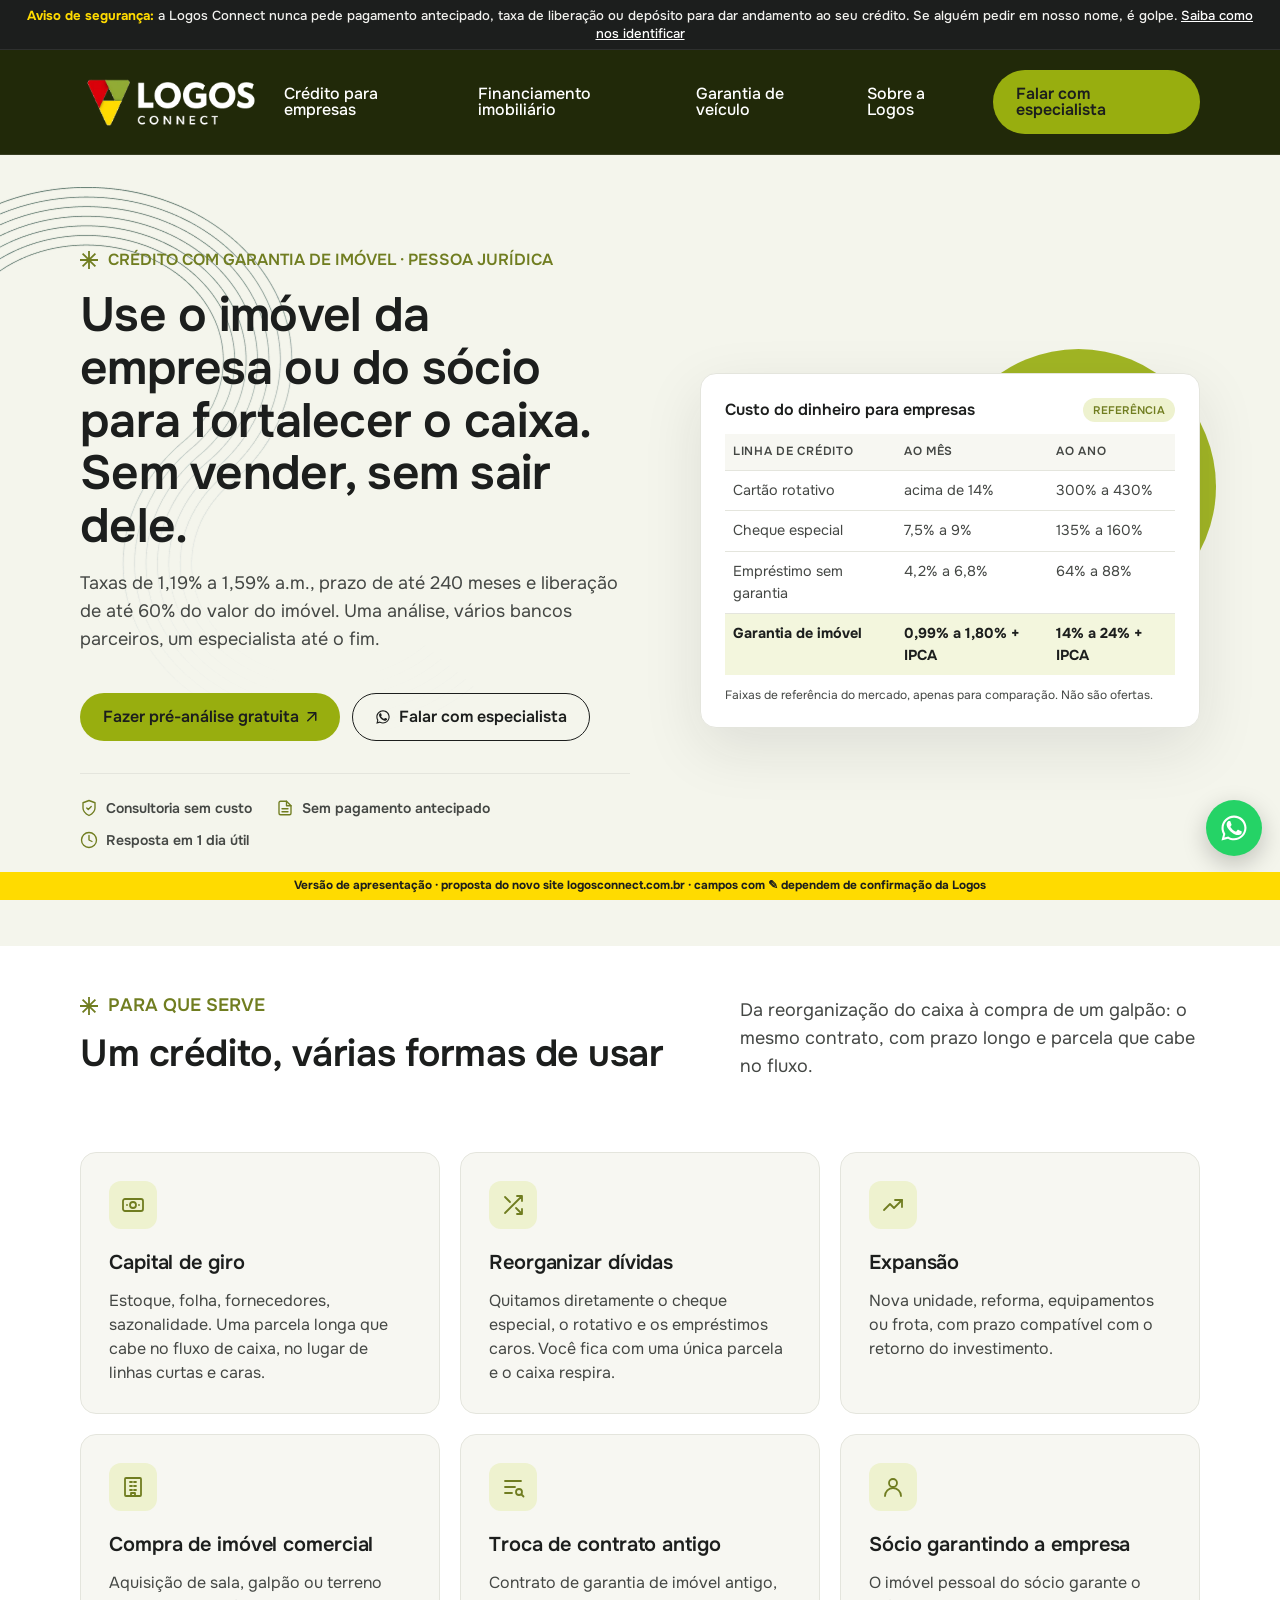
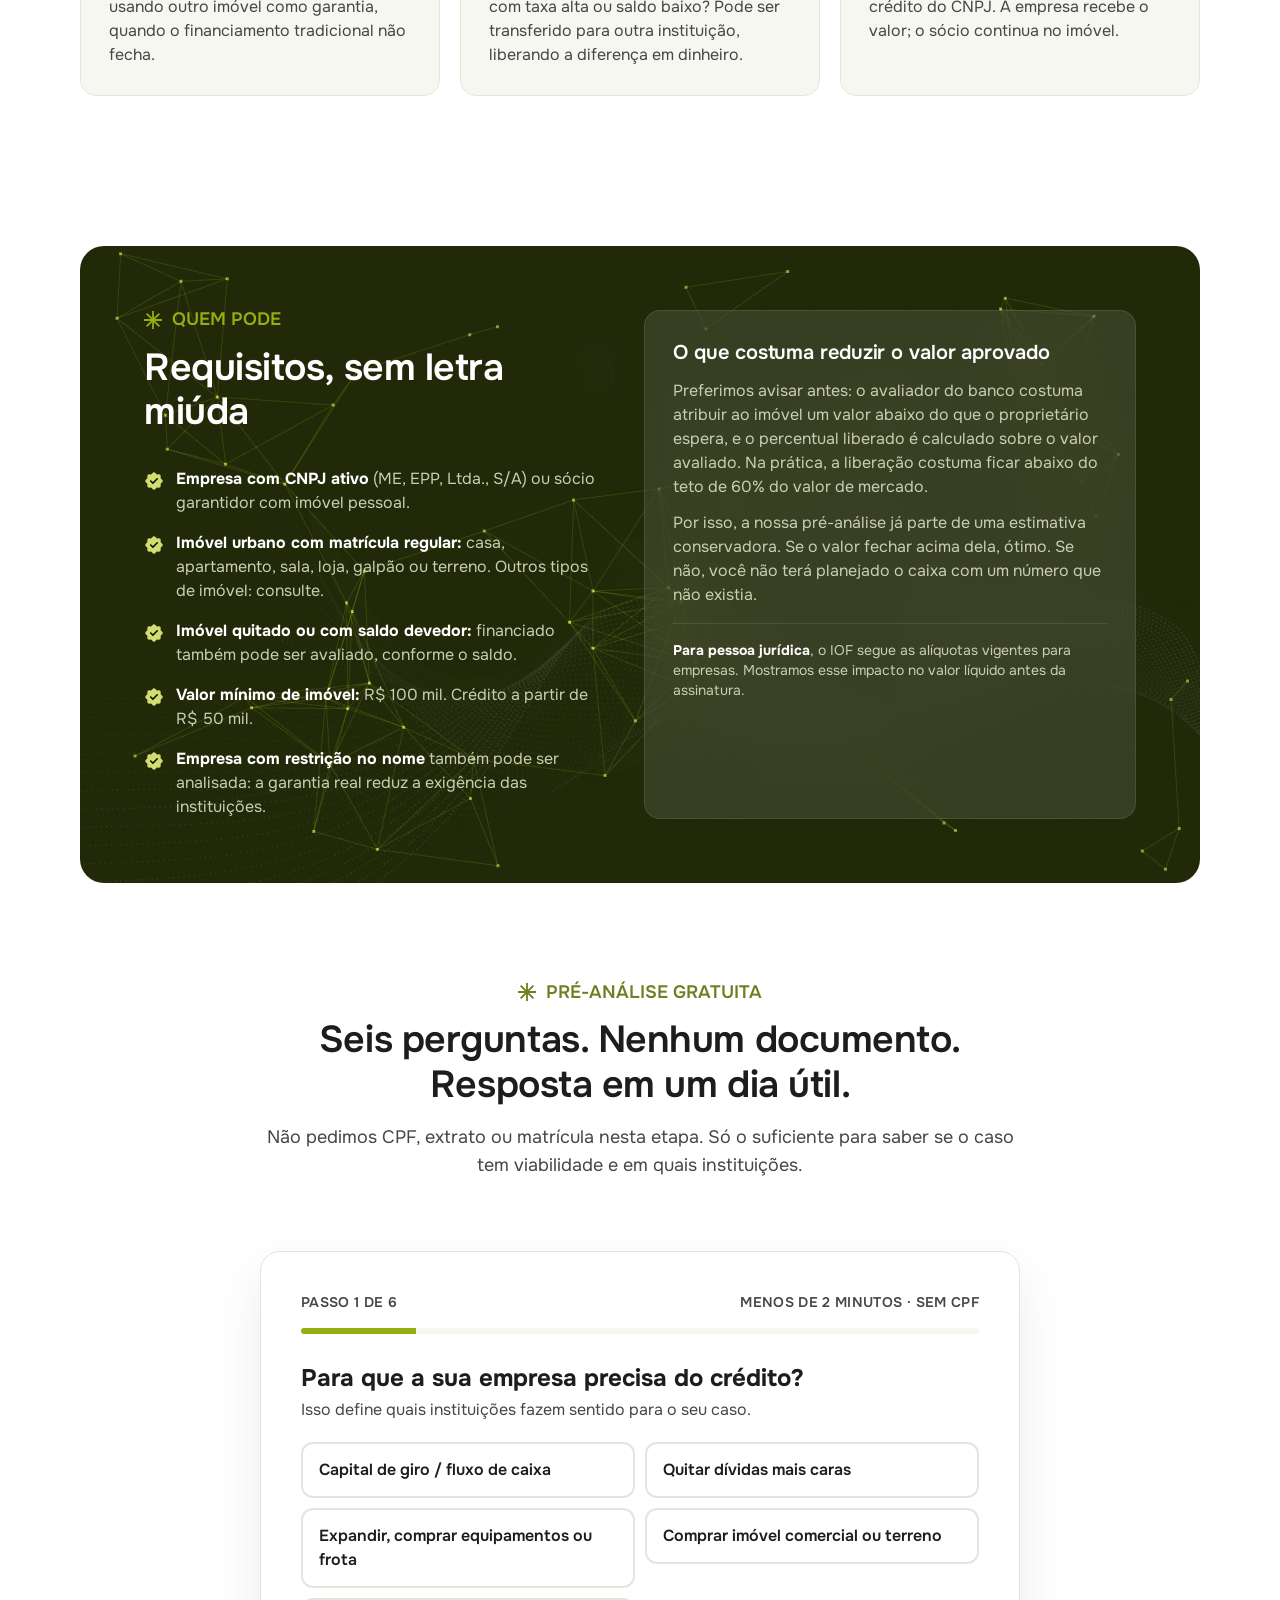
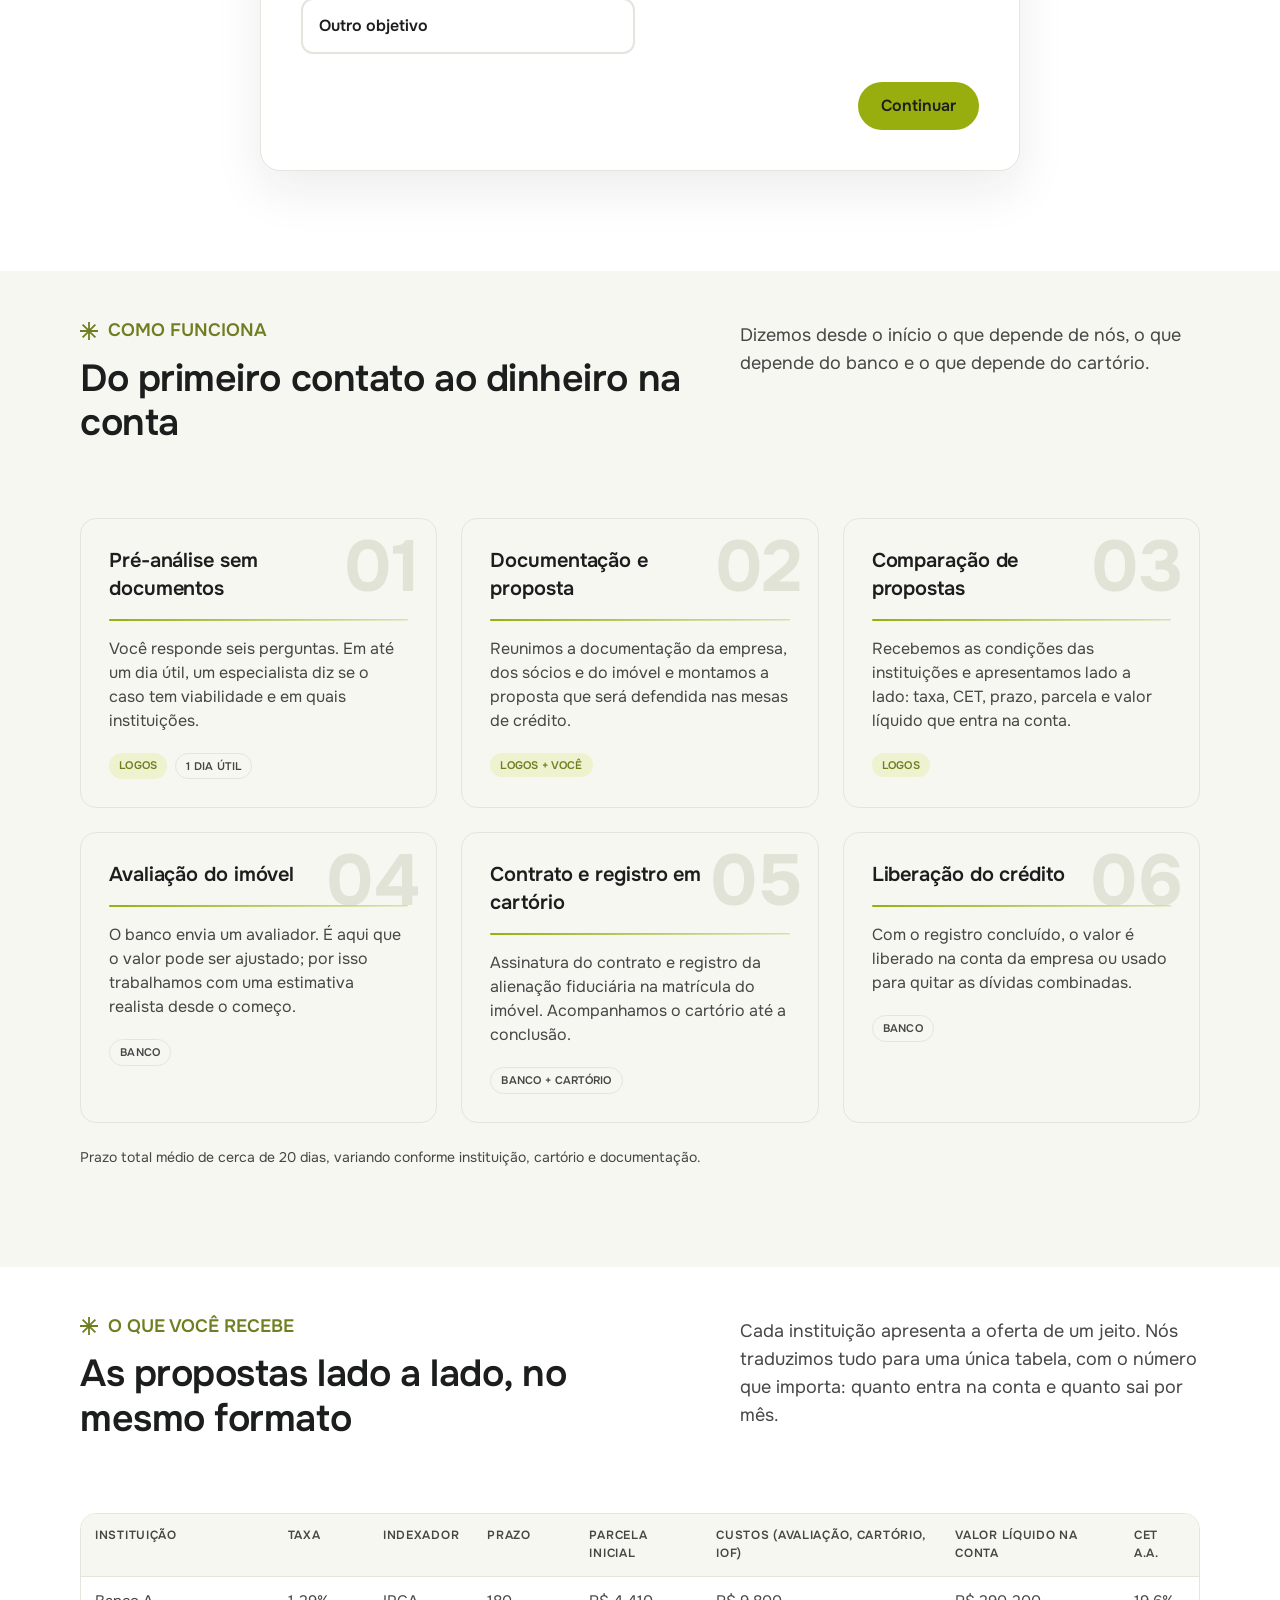
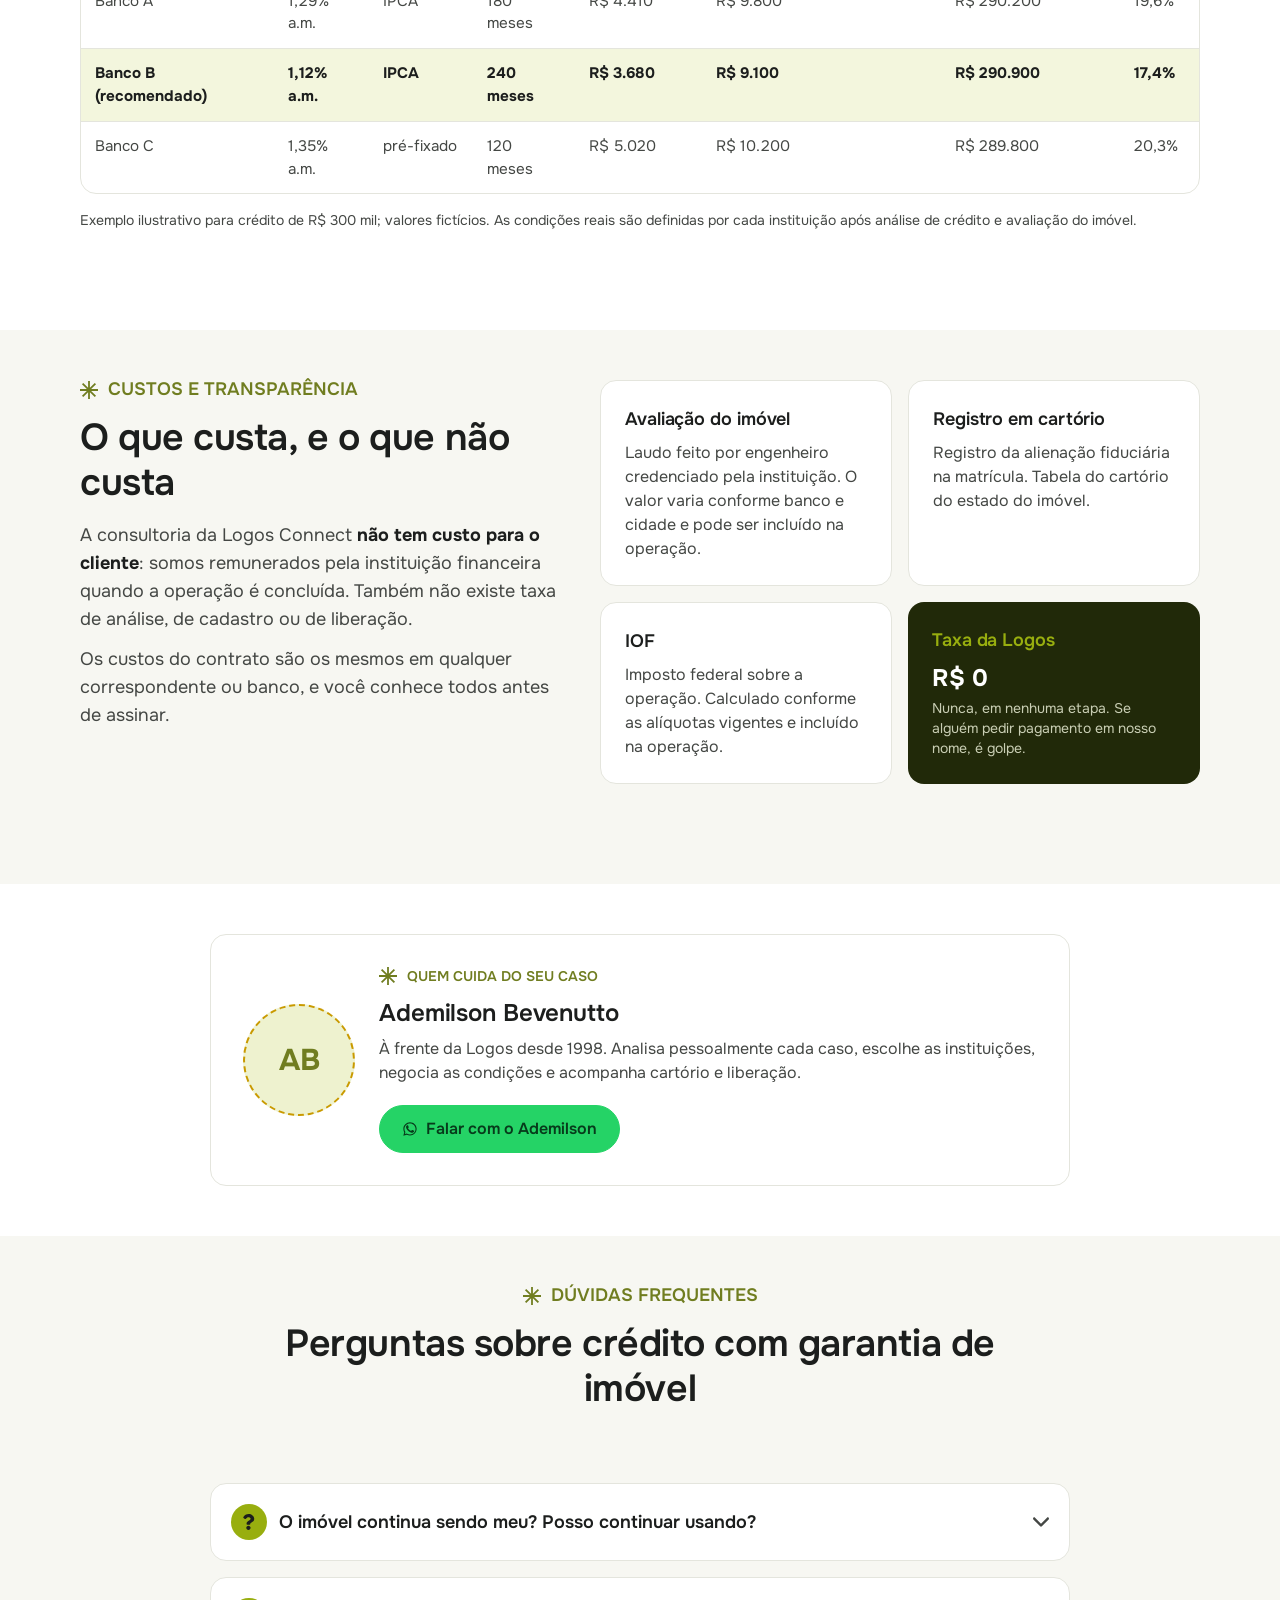
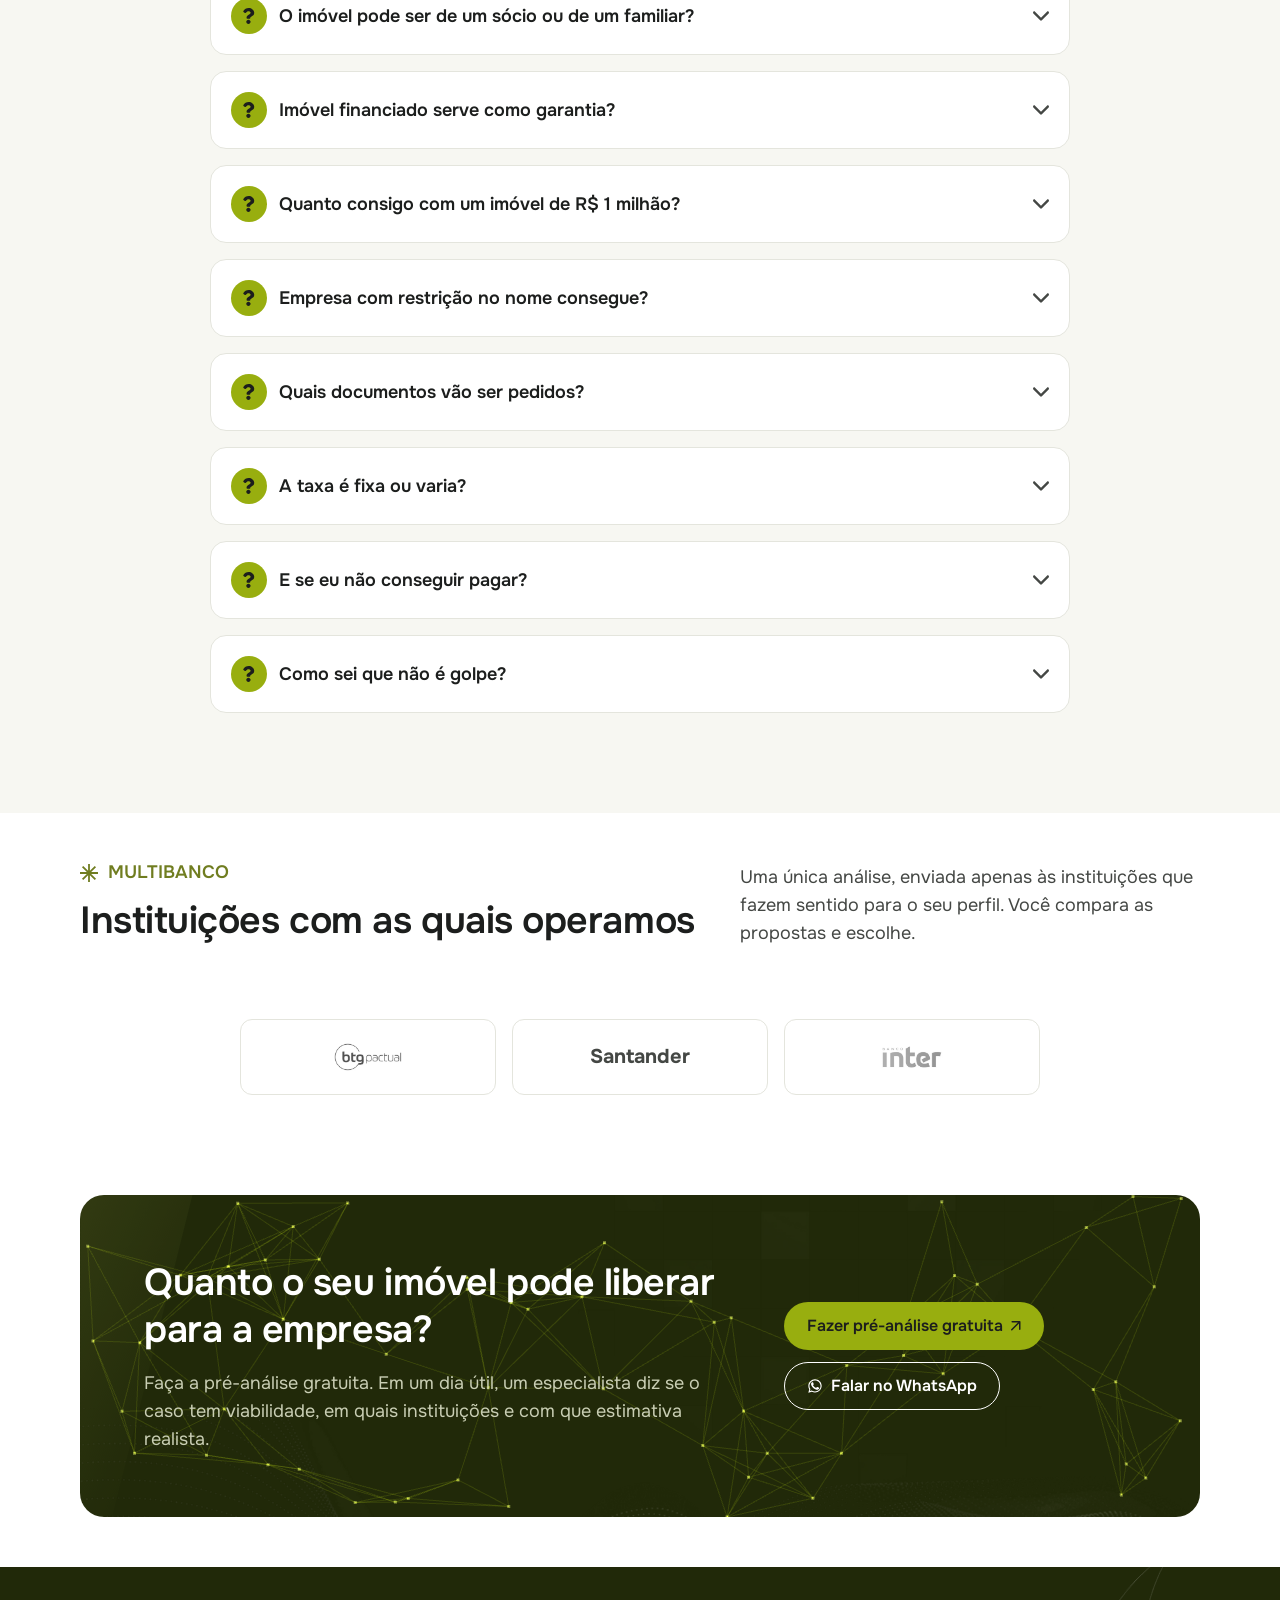
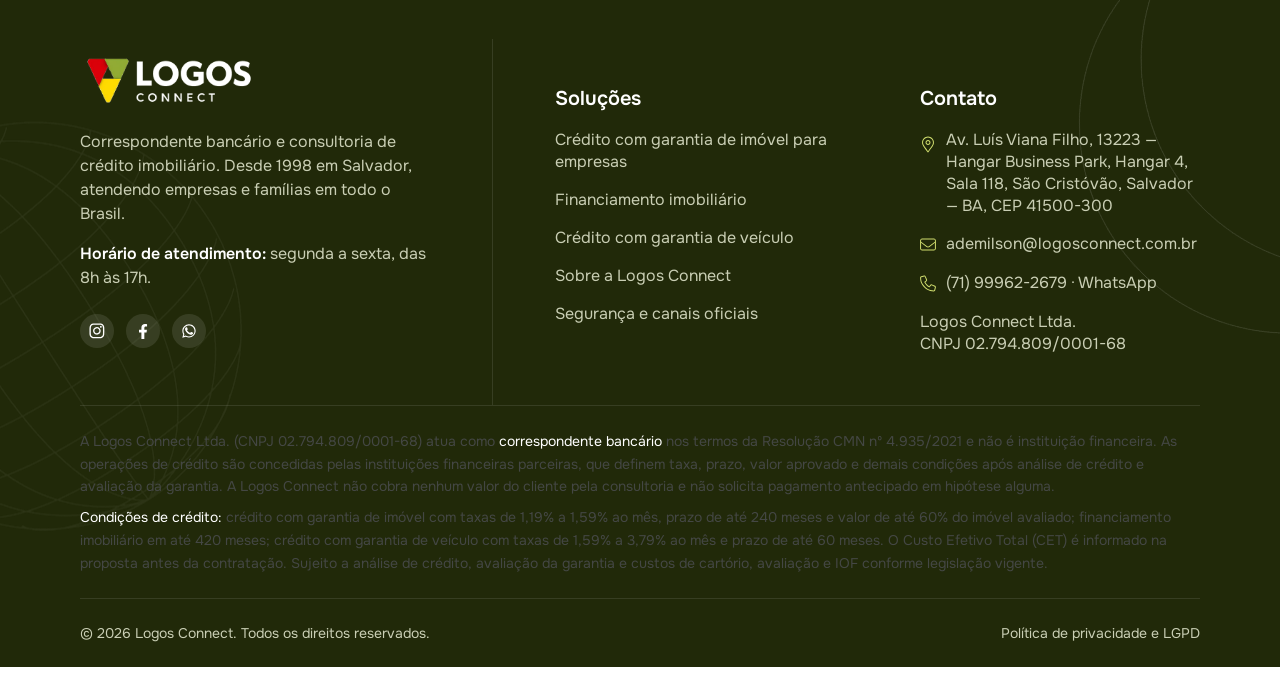
==== commit aee01656: "Aplica respostas do formulário da Logos (taxas, prazos, parceiros, contato, DPO) e remove campos pen" ====
--- a/cgi-empresas.html
+++ b/cgi-empresas.html
@@ -4,12 +4,12 @@
 	<meta charset="UTF-8">
 	<meta name="viewport" content="width=device-width, initial-scale=1.0">
 	<title>Crédito com garantia de imóvel para empresas | Logos Connect</title>
-	<meta name="description" content="Capital de giro, reorganização de dívidas e expansão com garantia de imóvel da empresa ou do sócio. Comparação de propostas em mais de 15 instituições. Consultoria sem custo, desde 1998.">
-	<meta name="robots" content="index, follow">	<link rel="canonical" href="https://logosconnect.com.br/cgi-empresas/">
+	<meta name="description" content="Capital de giro, reorganização de dívidas e expansão com garantia de imóvel da empresa ou do sócio. Comparação de propostas entre bancos parceiros. Consultoria sem custo, desde 1998.">
+	<meta name="robots" content="noindex, nofollow">	<link rel="canonical" href="https://logosconnect.com.br/cgi-empresas/">
 	<link rel="icon" href="assets/img/isologo.png" sizes="192x192">
 	<link rel="apple-touch-icon" href="assets/img/isologo.png">
 	<meta property="og:title" content="Crédito com garantia de imóvel para empresas | Logos Connect">
-	<meta property="og:description" content="Capital de giro, reorganização de dívidas e expansão com garantia de imóvel da empresa ou do sócio. Comparação de propostas em mais de 15 instituições. Consultoria sem custo, desde 1998.">
+	<meta property="og:description" content="Capital de giro, reorganização de dívidas e expansão com garantia de imóvel da empresa ou do sócio. Comparação de propostas entre bancos parceiros. Consultoria sem custo, desde 1998.">
 	<meta property="og:type" content="website">
 	<meta property="og:locale" content="pt_BR">
 	<link rel="preconnect" href="https://fonts.googleapis.com">
@@ -20,7 +20,7 @@
 	<link rel="stylesheet" href="assets/css/logos.css">
 	<!-- Google Tag Manager (produção): GTM-K36DP57V — reativar ao publicar no domínio -->
 </head>
-<body class="">
+<body class="has-preview">
 	<header class="header-area bg-secondary fixed w-full top-0 left-0 right-0 z-999999 border-b border-white/10">
     <div class="faixa-antifraude"><span class="hidden sm:inline"><strong>Aviso de segurança:</strong> a Logos Connect nunca pede pagamento antecipado, taxa de liberação ou depósito para dar andamento ao seu crédito. Se alguém pedir em nosso nome, é golpe.</span><span class="sm:hidden"><strong>Atenção:</strong> nunca pedimos pagamento antecipado. Se alguém pedir em nosso nome, é golpe.</span> <a href="sobre.html#seguranca">Saiba como nos identificar</a></div>
     <div class="container lg:py-1.5">
@@ -63,7 +63,7 @@
 				<div class="md:max-w-137.5 w-full">
 					<div class="flex items-center gap-2.5" data-subtitle><img class="rotate" src="assets/img/title-icon.svg" alt=""><p class="text-sm sm:text-base font-semibold leading-[1.1]! text-verde-escuro uppercase">Crédito com garantia de imóvel · pessoa jurídica</p></div>
 					<h1 class="text-4xl sm:text-[40px] md:text-5xl lg:text-[52px] xl:text-[58px] font-bold leading-[1.1]! text-title_black mt-4 md:mt-5" data-title>Use o imóvel da empresa ou do sócio para fortalecer o caixa. Sem vender, sem sair dele.</h1>
-					<p class="text-base sm:text-lg text-paragraph_black mt-4" data-excerpt>Taxas a partir de <span class="confirmar">1,08% a.m. + IPCA</span>, prazo de até <span class="confirmar">240 meses</span> e liberação de até <span class="confirmar">60%</span> do valor do imóvel. Uma análise, mais de 15 instituições, um especialista até o fim.</p>
+					<p class="text-base sm:text-lg text-paragraph_black mt-4" data-excerpt>Taxas de 1,19% a 1,59% a.m., prazo de até 240 meses e liberação de até 60% do valor do imóvel. Uma análise, vários bancos parceiros, um especialista até o fim.</p>
 					<div class="mt-6 sm:mt-8 lg:mt-10 flex items-center gap-3 flex-wrap" data-button>
 						<a class="button-primary" href="#pre-analise">Fazer pré-análise gratuita<svg class="w-2.5 h-2.5 fill-current"><use href="#buttonArrow"></use></svg></a>						<a class="button-autline-dark text-title_black! hover:text-white!" href="https://wa.me/557199622679?text=Ol%C3%A1%2C%20Logos%20Connect%21%20Vim%20pelo%20site%20e%20quero%20falar%20com%20um%20especialista." target="_blank" rel="noopener" data-origem="hero-cgi"><span class="w-4 h-4 inline-block"><svg viewBox="0 0 24 24" fill="currentColor" aria-hidden="true"><path d="M17.5 14.4c-.3-.1-1.8-.9-2-1-.3-.1-.5-.1-.7.1-.2.3-.8 1-.9 1.2-.2.2-.3.2-.6.1-.3-.1-1.3-.5-2.4-1.5-.9-.8-1.5-1.8-1.7-2.1-.2-.3 0-.5.1-.6l.4-.5.3-.5c.1-.2 0-.4 0-.5L9.2 6.9c-.2-.6-.5-.5-.7-.5h-.6c-.2 0-.5.1-.8.4-.3.3-1 1-1 2.5s1.1 2.9 1.2 3.1c.1.2 2.1 3.2 5.1 4.5.7.3 1.3.5 1.7.6.7.2 1.4.2 1.9.1.6-.1 1.8-.7 2-1.4.2-.7.2-1.3.2-1.4-.1-.2-.3-.3-.7-.4zM12 2C6.5 2 2 6.5 2 12c0 1.8.5 3.5 1.3 5L2 22l5.2-1.4c1.4.8 3.1 1.2 4.8 1.2 5.5 0 10-4.5 10-10S17.5 2 12 2zm0 18.2c-1.5 0-3-.4-4.3-1.2l-.3-.2-3.1.8.8-3-.2-.3C4.1 15 3.7 13.5 3.7 12c0-4.6 3.7-8.3 8.3-8.3s8.3 3.7 8.3 8.3-3.7 8.2-8.3 8.2z"/></svg></span>Falar com especialista</a>					</div>
 					<div class="mt-8 pt-6 border-t border-border flex flex-wrap gap-x-6 gap-y-3 text-sm font-semibold" data-button>
@@ -83,7 +83,7 @@
 								<tr><td>Empréstimo sem garantia</td><td>4,2% a 6,8%</td><td>64% a 88%</td></tr>
 								<tr class="destaque"><td>Garantia de imóvel</td><td>0,99% a 1,80% + IPCA</td><td>14% a 24% + IPCA</td></tr>
 							</tbody></table></div>
-						<p class="text-xs text-paragraph_black mt-3">Faixas médias do mercado brasileiro em 2026, para comparação. <span class="confirmar">Logos valida as faixas e a fonte antes de publicar</span></p>
+						<p class="text-xs text-paragraph_black mt-3">Faixas de referência do mercado, apenas para comparação. Não são ofertas.</p>
 					</div>
 					<div class="absolute -top-6 -right-4 -z-1 w-[55%] bg-primary aspect-square rounded-full opacity-90" data-circle></div>
 				</div>
@@ -144,17 +144,17 @@
 						<h2 class="text-3xl md:text-4xl lg:text-[40px] font-bold leading-tight text-title_white mt-4">Requisitos, sem letra miúda</h2>
 						<ul class="flex flex-col gap-4 mt-8 text-paragraph_white">
 							<li class="flex items-start gap-3"><svg class="w-5 h-5 fill-current mt-1 text-primary shrink-0"><use href="#roundedCheck"></use></svg><span class="flex-1"><strong class="text-white">Empresa com CNPJ ativo</strong> (ME, EPP, Ltda., S/A) ou sócio garantidor com imóvel pessoal.</span></li>
-							<li class="flex items-start gap-3"><svg class="w-5 h-5 fill-current mt-1 text-primary shrink-0"><use href="#roundedCheck"></use></svg><span class="flex-1"><strong class="text-white">Imóvel urbano com matrícula regular:</strong> casa, apartamento, sala, loja, galpão ou terreno. Imóvel rural: <span class="confirmar">analisado caso a caso</span>.</span></li>
+							<li class="flex items-start gap-3"><svg class="w-5 h-5 fill-current mt-1 text-primary shrink-0"><use href="#roundedCheck"></use></svg><span class="flex-1"><strong class="text-white">Imóvel urbano com matrícula regular:</strong> casa, apartamento, sala, loja, galpão ou terreno. Outros tipos de imóvel: consulte.</span></li>
 							<li class="flex items-start gap-3"><svg class="w-5 h-5 fill-current mt-1 text-primary shrink-0"><use href="#roundedCheck"></use></svg><span class="flex-1"><strong class="text-white">Imóvel quitado ou com saldo devedor:</strong> financiado também pode ser avaliado, conforme o saldo.</span></li>
-							<li class="flex items-start gap-3"><svg class="w-5 h-5 fill-current mt-1 text-primary shrink-0"><use href="#roundedCheck"></use></svg><span class="flex-1"><strong class="text-white">Valor mínimo de imóvel:</strong> <span class="confirmar">R$ 200 mil</span>. Crédito de <span class="confirmar">R$ 50 mil a R$ 10 milhões</span>.</span></li>
-							<li class="flex items-start gap-3"><svg class="w-5 h-5 fill-current mt-1 text-primary shrink-0"><use href="#roundedCheck"></use></svg><span class="flex-1"><strong class="text-white">Restrição no nome</strong> não impede a análise; a garantia real reduz a exigência das instituições. <span class="confirmar">Logos confirma política</span></span></li>
+							<li class="flex items-start gap-3"><svg class="w-5 h-5 fill-current mt-1 text-primary shrink-0"><use href="#roundedCheck"></use></svg><span class="flex-1"><strong class="text-white">Valor mínimo de imóvel:</strong> R$ 100 mil. Crédito a partir de R$ 50 mil.</span></li>
+							<li class="flex items-start gap-3"><svg class="w-5 h-5 fill-current mt-1 text-primary shrink-0"><use href="#roundedCheck"></use></svg><span class="flex-1"><strong class="text-white">Empresa com restrição no nome</strong> também pode ser analisada: a garantia real reduz a exigência das instituições.</span></li>
 						</ul>
 					</div>
 					<div class="lg:max-w-135 w-full p-5 sm:p-7 rounded-2xl bg-white/10 border border-white/10 backdrop-blur-[34px]">
 						<h3 class="text-white text-xl font-semibold">O que costuma reduzir o valor aprovado</h3>
-						<p class="mt-3 text-paragraph_white">Preferimos avisar antes: o avaliador do banco costuma atribuir ao imóvel um valor abaixo do que o proprietário espera, e o percentual liberado é calculado sobre o valor avaliado. Na prática, a liberação fica com frequência entre <span class="confirmar">30% e 50%</span> do valor de mercado, e não no teto de 60%.</p>
+						<p class="mt-3 text-paragraph_white">Preferimos avisar antes: o avaliador do banco costuma atribuir ao imóvel um valor abaixo do que o proprietário espera, e o percentual liberado é calculado sobre o valor avaliado. Na prática, a liberação costuma ficar abaixo do teto de 60% do valor de mercado.</p>
 						<p class="mt-3 text-paragraph_white">Por isso, a nossa pré-análise já parte de uma estimativa conservadora. Se o valor fechar acima dela, ótimo. Se não, você não terá planejado o caixa com um número que não existia.</p>
-						<p class="mt-4 text-sm text-paragraph_white border-t border-white/10 pt-4"><strong class="text-white">Para pessoa jurídica</strong>, o IOF é de 0,95% fixo sobre o valor, mais 0,0082% ao dia (limitado a 365 dias), fora do Simples Nacional. Mostramos esse impacto no valor líquido antes da assinatura. <span class="confirmar">confirmar alíquotas vigentes</span></p>
+						<p class="mt-4 text-sm text-paragraph_white border-t border-white/10 pt-4"><strong class="text-white">Para pessoa jurídica</strong>, o IOF segue as alíquotas vigentes para empresas. Mostramos esse impacto no valor líquido antes da assinatura.</p>
 					</div>
 				</div>
 			</div>
@@ -248,23 +248,23 @@
             <span class="text-[#E1E3D6] absolute top-3 right-4 text-5xl md:text-6xl lg:text-7xl leading-none! font-bold">02</span>
             <h3 class="text-title_black text-lg md:text-xl font-semibold pr-16 pb-4 border-b border-border">Documentação e proposta</h3><span class="fx-linha" data-fx-linha></span>
             <p class="text-paragraph_black text-base mt-4">Reunimos a documentação da empresa, dos sócios e do imóvel e montamos a proposta que será defendida nas mesas de crédito.</p>
-            <div class="flex flex-wrap gap-2 mt-5"><span class="text-[11px] font-semibold uppercase tracking-wide px-2.5 py-1 rounded-full bg-verde-claro text-verde-escuro">Logos + você</span><span class="text-[11px] font-semibold uppercase tracking-wide px-2.5 py-1 rounded-full bg-background border border-border text-paragraph_black"><span class="confirmar">3 a 7 dias</span></span></div></div></div><div data-sttr-card><div class="bg-background p-5 sm:p-6 lg:p-7 rounded-2xl border border-border relative h-full">
+            <div class="flex flex-wrap gap-2 mt-5"><span class="text-[11px] font-semibold uppercase tracking-wide px-2.5 py-1 rounded-full bg-verde-claro text-verde-escuro">Logos + você</span></div></div></div><div data-sttr-card><div class="bg-background p-5 sm:p-6 lg:p-7 rounded-2xl border border-border relative h-full">
             <span class="text-[#E1E3D6] absolute top-3 right-4 text-5xl md:text-6xl lg:text-7xl leading-none! font-bold">03</span>
             <h3 class="text-title_black text-lg md:text-xl font-semibold pr-16 pb-4 border-b border-border">Comparação de propostas</h3><span class="fx-linha" data-fx-linha></span>
             <p class="text-paragraph_black text-base mt-4">Recebemos as condições das instituições e apresentamos lado a lado: taxa, CET, prazo, parcela e valor líquido que entra na conta.</p>
-            <div class="flex flex-wrap gap-2 mt-5"><span class="text-[11px] font-semibold uppercase tracking-wide px-2.5 py-1 rounded-full bg-verde-claro text-verde-escuro">Logos</span><span class="text-[11px] font-semibold uppercase tracking-wide px-2.5 py-1 rounded-full bg-background border border-border text-paragraph_black"><span class="confirmar">5 a 10 dias</span></span></div></div></div><div data-sttr-card><div class="bg-background p-5 sm:p-6 lg:p-7 rounded-2xl border border-border relative h-full">
+            <div class="flex flex-wrap gap-2 mt-5"><span class="text-[11px] font-semibold uppercase tracking-wide px-2.5 py-1 rounded-full bg-verde-claro text-verde-escuro">Logos</span></div></div></div><div data-sttr-card><div class="bg-background p-5 sm:p-6 lg:p-7 rounded-2xl border border-border relative h-full">
             <span class="text-[#E1E3D6] absolute top-3 right-4 text-5xl md:text-6xl lg:text-7xl leading-none! font-bold">04</span>
             <h3 class="text-title_black text-lg md:text-xl font-semibold pr-16 pb-4 border-b border-border">Avaliação do imóvel</h3><span class="fx-linha" data-fx-linha></span>
             <p class="text-paragraph_black text-base mt-4">O banco envia um avaliador. É aqui que o valor pode ser ajustado; por isso trabalhamos com uma estimativa realista desde o começo.</p>
-            <div class="flex flex-wrap gap-2 mt-5"><span class="text-[11px] font-semibold uppercase tracking-wide px-2.5 py-1 rounded-full bg-background border border-border text-paragraph_black">Banco</span><span class="text-[11px] font-semibold uppercase tracking-wide px-2.5 py-1 rounded-full bg-background border border-border text-paragraph_black"><span class="confirmar">5 a 10 dias</span></span></div></div></div><div data-sttr-card><div class="bg-background p-5 sm:p-6 lg:p-7 rounded-2xl border border-border relative h-full">
+            <div class="flex flex-wrap gap-2 mt-5"><span class="text-[11px] font-semibold uppercase tracking-wide px-2.5 py-1 rounded-full bg-background border border-border text-paragraph_black">Banco</span></div></div></div><div data-sttr-card><div class="bg-background p-5 sm:p-6 lg:p-7 rounded-2xl border border-border relative h-full">
             <span class="text-[#E1E3D6] absolute top-3 right-4 text-5xl md:text-6xl lg:text-7xl leading-none! font-bold">05</span>
             <h3 class="text-title_black text-lg md:text-xl font-semibold pr-16 pb-4 border-b border-border">Contrato e registro em cartório</h3><span class="fx-linha" data-fx-linha></span>
             <p class="text-paragraph_black text-base mt-4">Assinatura do contrato e registro da alienação fiduciária na matrícula do imóvel. Acompanhamos o cartório até a conclusão.</p>
-            <div class="flex flex-wrap gap-2 mt-5"><span class="text-[11px] font-semibold uppercase tracking-wide px-2.5 py-1 rounded-full bg-background border border-border text-paragraph_black">Banco + cartório</span><span class="text-[11px] font-semibold uppercase tracking-wide px-2.5 py-1 rounded-full bg-background border border-border text-paragraph_black"><span class="confirmar">10 a 20 dias</span></span></div></div></div><div data-sttr-card><div class="bg-background p-5 sm:p-6 lg:p-7 rounded-2xl border border-border relative h-full">
+            <div class="flex flex-wrap gap-2 mt-5"><span class="text-[11px] font-semibold uppercase tracking-wide px-2.5 py-1 rounded-full bg-background border border-border text-paragraph_black">Banco + cartório</span></div></div></div><div data-sttr-card><div class="bg-background p-5 sm:p-6 lg:p-7 rounded-2xl border border-border relative h-full">
             <span class="text-[#E1E3D6] absolute top-3 right-4 text-5xl md:text-6xl lg:text-7xl leading-none! font-bold">06</span>
             <h3 class="text-title_black text-lg md:text-xl font-semibold pr-16 pb-4 border-b border-border">Liberação do crédito</h3><span class="fx-linha" data-fx-linha></span>
             <p class="text-paragraph_black text-base mt-4">Com o registro concluído, o valor é liberado na conta da empresa ou usado para quitar as dívidas combinadas.</p>
-            <div class="flex flex-wrap gap-2 mt-5"><span class="text-[11px] font-semibold uppercase tracking-wide px-2.5 py-1 rounded-full bg-background border border-border text-paragraph_black">Banco</span><span class="text-[11px] font-semibold uppercase tracking-wide px-2.5 py-1 rounded-full bg-background border border-border text-paragraph_black"><span class="confirmar">1 a 3 dias</span></span></div></div></div></div>			<p class="text-sm text-paragraph_black mt-6">Prazo total estimado de <span class="confirmar">30 a 45 dias úteis</span>, variando conforme instituição, cartório e documentação.</p>
+            <div class="flex flex-wrap gap-2 mt-5"><span class="text-[11px] font-semibold uppercase tracking-wide px-2.5 py-1 rounded-full bg-background border border-border text-paragraph_black">Banco</span></div></div></div></div>			<p class="text-sm text-paragraph_black mt-6">Prazo total médio de cerca de 20 dias, variando conforme instituição, cartório e documentação.</p>
 		</div>
 	</section>
 
@@ -300,9 +300,9 @@
 					<p class="mt-3 text-base sm:text-lg text-paragraph_black">Os custos do contrato são os mesmos em qualquer correspondente ou banco, e você conhece todos antes de assinar.</p>
 				</div>
 				<div class="lg:max-w-150 w-full grid sm:grid-cols-2 gap-4">
-					<div class="bg-white border border-border p-6 rounded-2xl"><h3 class="text-title_black text-lg font-semibold">Avaliação do imóvel</h3><p class="mt-2 text-paragraph_black">Laudo feito por engenheiro credenciado pela instituição. <span class="confirmar">R$ ___ a R$ ___</span>, conforme banco e cidade.</p></div>
+					<div class="bg-white border border-border p-6 rounded-2xl"><h3 class="text-title_black text-lg font-semibold">Avaliação do imóvel</h3><p class="mt-2 text-paragraph_black">Laudo feito por engenheiro credenciado pela instituição. O valor varia conforme banco e cidade e pode ser incluído na operação.</p></div>
 					<div class="bg-white border border-border p-6 rounded-2xl"><h3 class="text-title_black text-lg font-semibold">Registro em cartório</h3><p class="mt-2 text-paragraph_black">Registro da alienação fiduciária na matrícula. Tabela do cartório do estado do imóvel.</p></div>
-					<div class="bg-white border border-border p-6 rounded-2xl"><h3 class="text-title_black text-lg font-semibold">IOF</h3><p class="mt-2 text-paragraph_black">Imposto federal sobre a operação. Para PJ, 0,95% + 0,0082% ao dia. <span class="confirmar">confirmar</span></p></div>
+					<div class="bg-white border border-border p-6 rounded-2xl"><h3 class="text-title_black text-lg font-semibold">IOF</h3><p class="mt-2 text-paragraph_black">Imposto federal sobre a operação. Calculado conforme as alíquotas vigentes e incluído na operação.</p></div>
 					<div class="bg-secondary p-6 rounded-2xl"><h3 class="text-primary text-lg font-semibold">Taxa da Logos</h3><p class="mt-2 text-white text-2xl font-bold">R$ 0</p><p class="mt-1 text-paragraph_white text-sm">Nunca, em nenhuma etapa. Se alguém pedir pagamento em nosso nome, é golpe.</p></div>
 				</div>
 			</div>
@@ -316,8 +316,8 @@
 				<div class="w-28 h-28 rounded-full bg-verde-claro border-2 border-dashed border-[#C99A00] flex items-center justify-center text-verde-escuro text-3xl font-bold shrink-0">AB</div>
 				<div>
 					<div class="flex items-center gap-2.5"><img class="rotate" src="assets/img/title-icon.svg" alt=""><span class="text-sm font-semibold leading-[1.1]! text-verde-escuro uppercase">Quem cuida do seu caso</span></div>
-					<h3 class="text-title_black text-2xl font-semibold mt-3">Ademilson Bevenutto <span class="confirmar">cargo</span></h3>
-					<p class="mt-2 text-paragraph_black">À frente da Logos desde 1998. Analisa pessoalmente cada caso, escolhe as instituições, negocia as condições e acompanha cartório e liberação. <span class="confirmar">Logos revisa o texto e envia foto</span></p>
+					<h3 class="text-title_black text-2xl font-semibold mt-3">Ademilson Bevenutto</h3>
+					<p class="mt-2 text-paragraph_black">À frente da Logos desde 1998. Analisa pessoalmente cada caso, escolhe as instituições, negocia as condições e acompanha cartório e liberação.</p>
 					<div class="mt-5"><a class="button-primary btn-whats" href="https://wa.me/557199622679?text=Ol%C3%A1%2C%20Logos%20Connect%21%20Vim%20pelo%20site%20e%20quero%20falar%20com%20um%20especialista." target="_blank" rel="noopener" data-origem="especialista"><span class="w-4 h-4 inline-block"><svg viewBox="0 0 24 24" fill="currentColor" aria-hidden="true"><path d="M17.5 14.4c-.3-.1-1.8-.9-2-1-.3-.1-.5-.1-.7.1-.2.3-.8 1-.9 1.2-.2.2-.3.2-.6.1-.3-.1-1.3-.5-2.4-1.5-.9-.8-1.5-1.8-1.7-2.1-.2-.3 0-.5.1-.6l.4-.5.3-.5c.1-.2 0-.4 0-.5L9.2 6.9c-.2-.6-.5-.5-.7-.5h-.6c-.2 0-.5.1-.8.4-.3.3-1 1-1 2.5s1.1 2.9 1.2 3.1c.1.2 2.1 3.2 5.1 4.5.7.3 1.3.5 1.7.6.7.2 1.4.2 1.9.1.6-.1 1.8-.7 2-1.4.2-.7.2-1.3.2-1.4-.1-.2-.3-.3-.7-.4zM12 2C6.5 2 2 6.5 2 12c0 1.8.5 3.5 1.3 5L2 22l5.2-1.4c1.4.8 3.1 1.2 4.8 1.2 5.5 0 10-4.5 10-10S17.5 2 12 2zm0 18.2c-1.5 0-3-.4-4.3-1.2l-.3-.2-3.1.8.8-3-.2-.3C4.1 15 3.7 13.5 3.7 12c0-4.6 3.7-8.3 8.3-8.3s8.3 3.7 8.3 8.3-3.7 8.2-8.3 8.2z"/></svg></span>Falar com o Ademilson</a></div>
 				</div>
 			</div>
@@ -357,14 +357,14 @@
                     <span class="flex-1">Quanto consigo com um imóvel de R$ 1 milhão?</span></button>
                 <svg class="fill-current duration-300 ease-in-out h-4.5 w-4 faq-icon shrink-0"><use href="#arrow-down"></use></svg>
             </div>
-            <div class="faq-body hidden"><div class="mt-3.5 pl-12"><p class="text-paragraph_black">O teto costuma ser de <span class="confirmar">60%</span> do valor <em>avaliado</em> pelo banco. Como a avaliação tende a ficar abaixo do valor de mercado, na prática o crédito fica entre <span class="confirmar">R$ 300 mil e R$ 500 mil</span> nesse exemplo. Na pré-análise, damos uma estimativa realista para o seu imóvel.</p></div></div></div><div class="single-faq duration-300 p-4 sm:p-5 border border-border bg-white overflow-hidden rounded-xl sm:rounded-2xl">
+            <div class="faq-body hidden"><div class="mt-3.5 pl-12"><p class="text-paragraph_black">O teto é de 60% do valor <em>avaliado</em> pelo banco, ou seja, até R$ 600 mil se a avaliação confirmar R$ 1 milhão. Como a avaliação tende a ficar abaixo do valor de mercado, o valor final costuma ser menor. Na pré-análise, damos uma estimativa realista para o seu imóvel.</p></div></div></div><div class="single-faq duration-300 p-4 sm:p-5 border border-border bg-white overflow-hidden rounded-xl sm:rounded-2xl">
             <div class="faq-head cursor-pointer duration-300 flex items-center justify-between gap-2">
                 <button type="button" class="font-semibold text-base sm:text-lg text-left text-title_black cursor-pointer flex items-center gap-3">
                     <span class="w-9 h-9 rounded-full bg-primary flex items-center justify-center shrink-0 text-title_black"><svg class="w-3 h-4 fill-current"><use href="#questionMark"></use></svg></span>
                     <span class="flex-1">Empresa com restrição no nome consegue?</span></button>
                 <svg class="fill-current duration-300 ease-in-out h-4.5 w-4 faq-icon shrink-0"><use href="#arrow-down"></use></svg>
             </div>
-            <div class="faq-body hidden"><div class="mt-3.5 pl-12"><p class="text-paragraph_black">A garantia real reduz muito o risco para a instituição, então a restrição não encerra a análise. Cada banco tem uma política; enviamos o caso só para os que aceitam o seu perfil. <span class="confirmar">Logos confirma</span></p></div></div></div><div class="single-faq duration-300 p-4 sm:p-5 border border-border bg-white overflow-hidden rounded-xl sm:rounded-2xl">
+            <div class="faq-body hidden"><div class="mt-3.5 pl-12"><p class="text-paragraph_black">A garantia real reduz muito o risco para a instituição, então a restrição não encerra a análise. Cada banco tem uma política; enviamos o caso só para os que aceitam o seu perfil.</p></div></div></div><div class="single-faq duration-300 p-4 sm:p-5 border border-border bg-white overflow-hidden rounded-xl sm:rounded-2xl">
             <div class="faq-head cursor-pointer duration-300 flex items-center justify-between gap-2">
                 <button type="button" class="font-semibold text-base sm:text-lg text-left text-title_black cursor-pointer flex items-center gap-3">
                     <span class="w-9 h-9 rounded-full bg-primary flex items-center justify-center shrink-0 text-title_black"><svg class="w-3 h-4 fill-current"><use href="#questionMark"></use></svg></span>
@@ -403,8 +403,7 @@
             <div class="flex items-center gap-2.5" data-subtitle><img class="rotate" src="assets/img/title-icon.svg" alt=""><span class="text-base lg:text-lg font-semibold leading-[1.1]! text-verde-escuro uppercase block">Multibanco</span></div>
             <h2 class="text-3xl md:text-4xl lg:text-[40px] xl:text-5xl font-bold leading-tight text-title_black mt-4" data-content>Instituições com as quais operamos</h2>
         </div><p class="md:max-w-115 w-full text-base sm:text-lg text-paragraph_black" data-content>Uma única análise, enviada apenas às instituições que fazem sentido para o seu perfil. Você compara as propostas e escolhe.</p></div>
-    <div class="parceiros-grid grid grid-cols-3 sm:grid-cols-4 lg:grid-cols-6 gap-3 sm:gap-4"><div class="bg-white border border-border rounded-xl p-4 flex items-center justify-center min-h-19"><img src="assets/img/parceiros/btg-pactual.webp" alt="BTG Pactual" loading="lazy" width="160" height="40"></div><div class="bg-white border border-border rounded-xl p-4 flex items-center justify-center min-h-19"><img src="assets/img/parceiros/banco-inter.webp" alt="Banco Inter" loading="lazy" width="160" height="40"></div><div class="bg-white border border-border rounded-xl p-4 flex items-center justify-center min-h-19"><img src="assets/img/parceiros/creditas.webp" alt="Creditas" loading="lazy" width="160" height="40"></div><div class="bg-white border border-border rounded-xl p-4 flex items-center justify-center min-h-19"><img src="assets/img/parceiros/cashme.webp" alt="CashMe" loading="lazy" width="160" height="40"></div><div class="bg-white border border-border rounded-xl p-4 flex items-center justify-center min-h-19"><img src="assets/img/parceiros/banco-paulista.webp" alt="Banco Paulista" loading="lazy" width="160" height="40"></div><div class="bg-white border border-border rounded-xl p-4 flex items-center justify-center min-h-19"><img src="assets/img/parceiros/banco-sofisa.webp" alt="Banco Sofisa" loading="lazy" width="160" height="40"></div><div class="bg-white border border-border rounded-xl p-4 flex items-center justify-center min-h-19"><img src="assets/img/parceiros/banco-daycoval.webp" alt="Banco Daycoval" loading="lazy" width="160" height="40"></div><div class="bg-white border border-border rounded-xl p-4 flex items-center justify-center min-h-19"><img src="assets/img/parceiros/banco-bv.webp" alt="Banco BV" loading="lazy" width="160" height="40"></div><div class="bg-white border border-border rounded-xl p-4 flex items-center justify-center min-h-19"><img src="assets/img/parceiros/banco-rodobens.webp" alt="Banco Rodobens" loading="lazy" width="160" height="40"></div><div class="bg-white border border-border rounded-xl p-4 flex items-center justify-center min-h-19"><img src="assets/img/parceiros/galleria-bank.webp" alt="Galleria Bank" loading="lazy" width="160" height="40"></div><div class="bg-white border border-border rounded-xl p-4 flex items-center justify-center min-h-19"><img src="assets/img/parceiros/crediblue.webp" alt="Crediblue" loading="lazy" width="160" height="40"></div><div class="bg-white border border-border rounded-xl p-4 flex items-center justify-center min-h-19"><img src="assets/img/parceiros/pontte.webp" alt="Pontte" loading="lazy" width="160" height="40"></div><div class="bg-white border border-border rounded-xl p-4 flex items-center justify-center min-h-19"><img src="assets/img/parceiros/libra-credito.webp" alt="Libra Crédito" loading="lazy" width="160" height="40"></div><div class="bg-white border border-border rounded-xl p-4 flex items-center justify-center min-h-19"><img src="assets/img/parceiros/lendme.webp" alt="LendMe" loading="lazy" width="160" height="40"></div><div class="bg-white border border-border rounded-xl p-4 flex items-center justify-center min-h-19"><img src="assets/img/parceiros/virgo.webp" alt="Virgo" loading="lazy" width="160" height="40"></div><div class="bg-white border border-border rounded-xl p-4 flex items-center justify-center min-h-19"><img src="assets/img/parceiros/keycash.webp" alt="Keycash" loading="lazy" width="160" height="40"></div><div class="bg-white border border-border rounded-xl p-4 flex items-center justify-center min-h-19"><img src="assets/img/parceiros/wiz.webp" alt="Wiz" loading="lazy" width="160" height="40"></div></div>
-    <p class="text-center text-sm text-paragraph_black mt-6"><span class="confirmar">Logos confirma a lista atual de parceiros ativos e a autorização de uso das marcas</span></p>
+    <div class="parceiros-grid grid grid-cols-3 gap-3 sm:gap-4 max-w-200 mx-auto"><div class="bg-white border border-border rounded-xl p-4 flex items-center justify-center min-h-19"><img src="assets/img/parceiros/btg-pactual.webp" alt="BTG Pactual" loading="lazy" width="160" height="40"></div><div class="bg-white border border-border rounded-xl p-4 flex items-center justify-center min-h-19"><span class="text-xl font-bold text-paragraph_black">Santander</span></div><div class="bg-white border border-border rounded-xl p-4 flex items-center justify-center min-h-19"><img src="assets/img/parceiros/banco-inter.webp" alt="Banco Inter" loading="lazy" width="160" height="40"></div></div>
   </div>
 </section>
 	
@@ -440,7 +439,6 @@
                     <a href="https://www.instagram.com/logosconnect07/" target="_blank" rel="noopener" class="w-8.5 h-8.5 bg-white/10 rounded-full flex items-center justify-center text-white duration-300 hover:bg-primary hover:text-title_black" aria-label="Instagram"><svg class="w-4 h-4 fill-current"><use href="#instagram"></use></svg></a>
                     <a href="https://www.facebook.com/profile.php?id=100086576811987" target="_blank" rel="noopener" class="w-8.5 h-8.5 bg-white/10 rounded-full flex items-center justify-center text-white duration-300 hover:bg-primary hover:text-title_black" aria-label="Facebook"><svg class="w-4 h-4 fill-current"><use href="#facebook"></use></svg></a>
                     <a href="https://wa.me/557199622679?text=Ol%C3%A1%2C%20Logos%20Connect%21%20Vim%20pelo%20site%20e%20quero%20falar%20com%20um%20especialista." target="_blank" rel="noopener" class="w-8.5 h-8.5 bg-white/10 rounded-full flex items-center justify-center text-white duration-300 hover:bg-primary hover:text-title_black" aria-label="WhatsApp" data-origem="footer-icone"><span class="w-4 h-4 block"><svg viewBox="0 0 24 24" fill="currentColor" aria-hidden="true"><path d="M17.5 14.4c-.3-.1-1.8-.9-2-1-.3-.1-.5-.1-.7.1-.2.3-.8 1-.9 1.2-.2.2-.3.2-.6.1-.3-.1-1.3-.5-2.4-1.5-.9-.8-1.5-1.8-1.7-2.1-.2-.3 0-.5.1-.6l.4-.5.3-.5c.1-.2 0-.4 0-.5L9.2 6.9c-.2-.6-.5-.5-.7-.5h-.6c-.2 0-.5.1-.8.4-.3.3-1 1-1 2.5s1.1 2.9 1.2 3.1c.1.2 2.1 3.2 5.1 4.5.7.3 1.3.5 1.7.6.7.2 1.4.2 1.9.1.6-.1 1.8-.7 2-1.4.2-.7.2-1.3.2-1.4-.1-.2-.3-.3-.7-.4zM12 2C6.5 2 2 6.5 2 12c0 1.8.5 3.5 1.3 5L2 22l5.2-1.4c1.4.8 3.1 1.2 4.8 1.2 5.5 0 10-4.5 10-10S17.5 2 12 2zm0 18.2c-1.5 0-3-.4-4.3-1.2l-.3-.2-3.1.8.8-3-.2-.3C4.1 15 3.7 13.5 3.7 12c0-4.6 3.7-8.3 8.3-8.3s8.3 3.7 8.3 8.3-3.7 8.2-8.3 8.2z"/></svg></span></a>
-                    <span class="text-xs text-paragraph_white ml-1"><span class="confirmar">confirmar perfil oficial do Instagram</span></span>
                 </div>
             </div>
             <div class="w-full lg:w-px h-px lg:h-auto bg-white/10"></div>
@@ -468,7 +466,7 @@
         </div>
         <div class="py-6 text-sm text-paragraph_white leading-relaxed border-b border-white/10">
             <p>A Logos Connect Ltda. (CNPJ 02.794.809/0001-68) atua como <span class="text-white">correspondente bancário</span> nos termos da Resolução CMN nº 4.935/2021 e não é instituição financeira. As operações de crédito são concedidas pelas instituições financeiras parceiras, que definem taxa, prazo, valor aprovado e demais condições após análise de crédito e avaliação da garantia. A Logos Connect não cobra nenhum valor do cliente pela consultoria e não solicita pagamento antecipado em hipótese alguma.</p>
-            <p class="mt-2"><span class="text-white">Informações de crédito (exemplo representativo):</span> <span class="confirmar">preencher com dados da instituição parceira</span> — taxa a partir de ___% a.m. (___% a.a.) + IPCA, prazo de ___ a ___ meses, CET de ___% a.a. Exemplo: R$ 300.000 em 180 meses, parcela inicial de R$ ___, total a pagar de R$ ___. Sujeito a análise de crédito, avaliação do imóvel e custos de cartório, avaliação e IOF conforme legislação vigente.</p>
+            <p class="mt-2"><span class="text-white">Condições de crédito:</span> crédito com garantia de imóvel com taxas de 1,19% a 1,59% ao mês, prazo de até 240 meses e valor de até 60% do imóvel avaliado; financiamento imobiliário em até 420 meses; crédito com garantia de veículo com taxas de 1,59% a 3,79% ao mês e prazo de até 60 meses. O Custo Efetivo Total (CET) é informado na proposta antes da contratação. Sujeito a análise de crédito, avaliação da garantia e custos de cartório, avaliação e IOF conforme legislação vigente.</p>
         </div>
         <div class="py-5 md:py-6 flex items-center justify-between gap-4 flex-col sm:flex-row">
             <p class="text-paragraph_white text-sm text-center sm:text-left">© <span data-ano>2026</span> Logos Connect. Todos os direitos reservados.</p>
@@ -476,7 +474,7 @@
         </div>
     </div>
 </footer>
-		<a class="whats-flutuante" href="https://wa.me/557199622679?text=Ol%C3%A1%2C%20Logos%20Connect%21%20Vim%20pelo%20site%20e%20quero%20falar%20com%20um%20especialista." target="_blank" rel="noopener" aria-label="Falar no WhatsApp" data-origem="flutuante"><svg viewBox="0 0 24 24" fill="currentColor" aria-hidden="true"><path d="M17.5 14.4c-.3-.1-1.8-.9-2-1-.3-.1-.5-.1-.7.1-.2.3-.8 1-.9 1.2-.2.2-.3.2-.6.1-.3-.1-1.3-.5-2.4-1.5-.9-.8-1.5-1.8-1.7-2.1-.2-.3 0-.5.1-.6l.4-.5.3-.5c.1-.2 0-.4 0-.5L9.2 6.9c-.2-.6-.5-.5-.7-.5h-.6c-.2 0-.5.1-.8.4-.3.3-1 1-1 2.5s1.1 2.9 1.2 3.1c.1.2 2.1 3.2 5.1 4.5.7.3 1.3.5 1.7.6.7.2 1.4.2 1.9.1.6-.1 1.8-.7 2-1.4.2-.7.2-1.3.2-1.4-.1-.2-.3-.3-.7-.4zM12 2C6.5 2 2 6.5 2 12c0 1.8.5 3.5 1.3 5L2 22l5.2-1.4c1.4.8 3.1 1.2 4.8 1.2 5.5 0 10-4.5 10-10S17.5 2 12 2zm0 18.2c-1.5 0-3-.4-4.3-1.2l-.3-.2-3.1.8.8-3-.2-.3C4.1 15 3.7 13.5 3.7 12c0-4.6 3.7-8.3 8.3-8.3s8.3 3.7 8.3 8.3-3.7 8.2-8.3 8.2z"/></svg></a>
+	<div class="preview-aviso">Versão de apresentação · proposta do novo site logosconnect.com.br · campos com ✎ dependem de confirmação da Logos</div>	<a class="whats-flutuante" href="https://wa.me/557199622679?text=Ol%C3%A1%2C%20Logos%20Connect%21%20Vim%20pelo%20site%20e%20quero%20falar%20com%20um%20especialista." target="_blank" rel="noopener" aria-label="Falar no WhatsApp" data-origem="flutuante"><svg viewBox="0 0 24 24" fill="currentColor" aria-hidden="true"><path d="M17.5 14.4c-.3-.1-1.8-.9-2-1-.3-.1-.5-.1-.7.1-.2.3-.8 1-.9 1.2-.2.2-.3.2-.6.1-.3-.1-1.3-.5-2.4-1.5-.9-.8-1.5-1.8-1.7-2.1-.2-.3 0-.5.1-.6l.4-.5.3-.5c.1-.2 0-.4 0-.5L9.2 6.9c-.2-.6-.5-.5-.7-.5h-.6c-.2 0-.5.1-.8.4-.3.3-1 1-1 2.5s1.1 2.9 1.2 3.1c.1.2 2.1 3.2 5.1 4.5.7.3 1.3.5 1.7.6.7.2 1.4.2 1.9.1.6-.1 1.8-.7 2-1.4.2-.7.2-1.3.2-1.4-.1-.2-.3-.3-.7-.4zM12 2C6.5 2 2 6.5 2 12c0 1.8.5 3.5 1.3 5L2 22l5.2-1.4c1.4.8 3.1 1.2 4.8 1.2 5.5 0 10-4.5 10-10S17.5 2 12 2zm0 18.2c-1.5 0-3-.4-4.3-1.2l-.3-.2-3.1.8.8-3-.2-.3C4.1 15 3.7 13.5 3.7 12c0-4.6 3.7-8.3 8.3-8.3s8.3 3.7 8.3 8.3-3.7 8.2-8.3 8.2z"/></svg></a>
 
 	<svg
 	xmlns="http://www.w3.org/2000/svg" style="display: none;">
